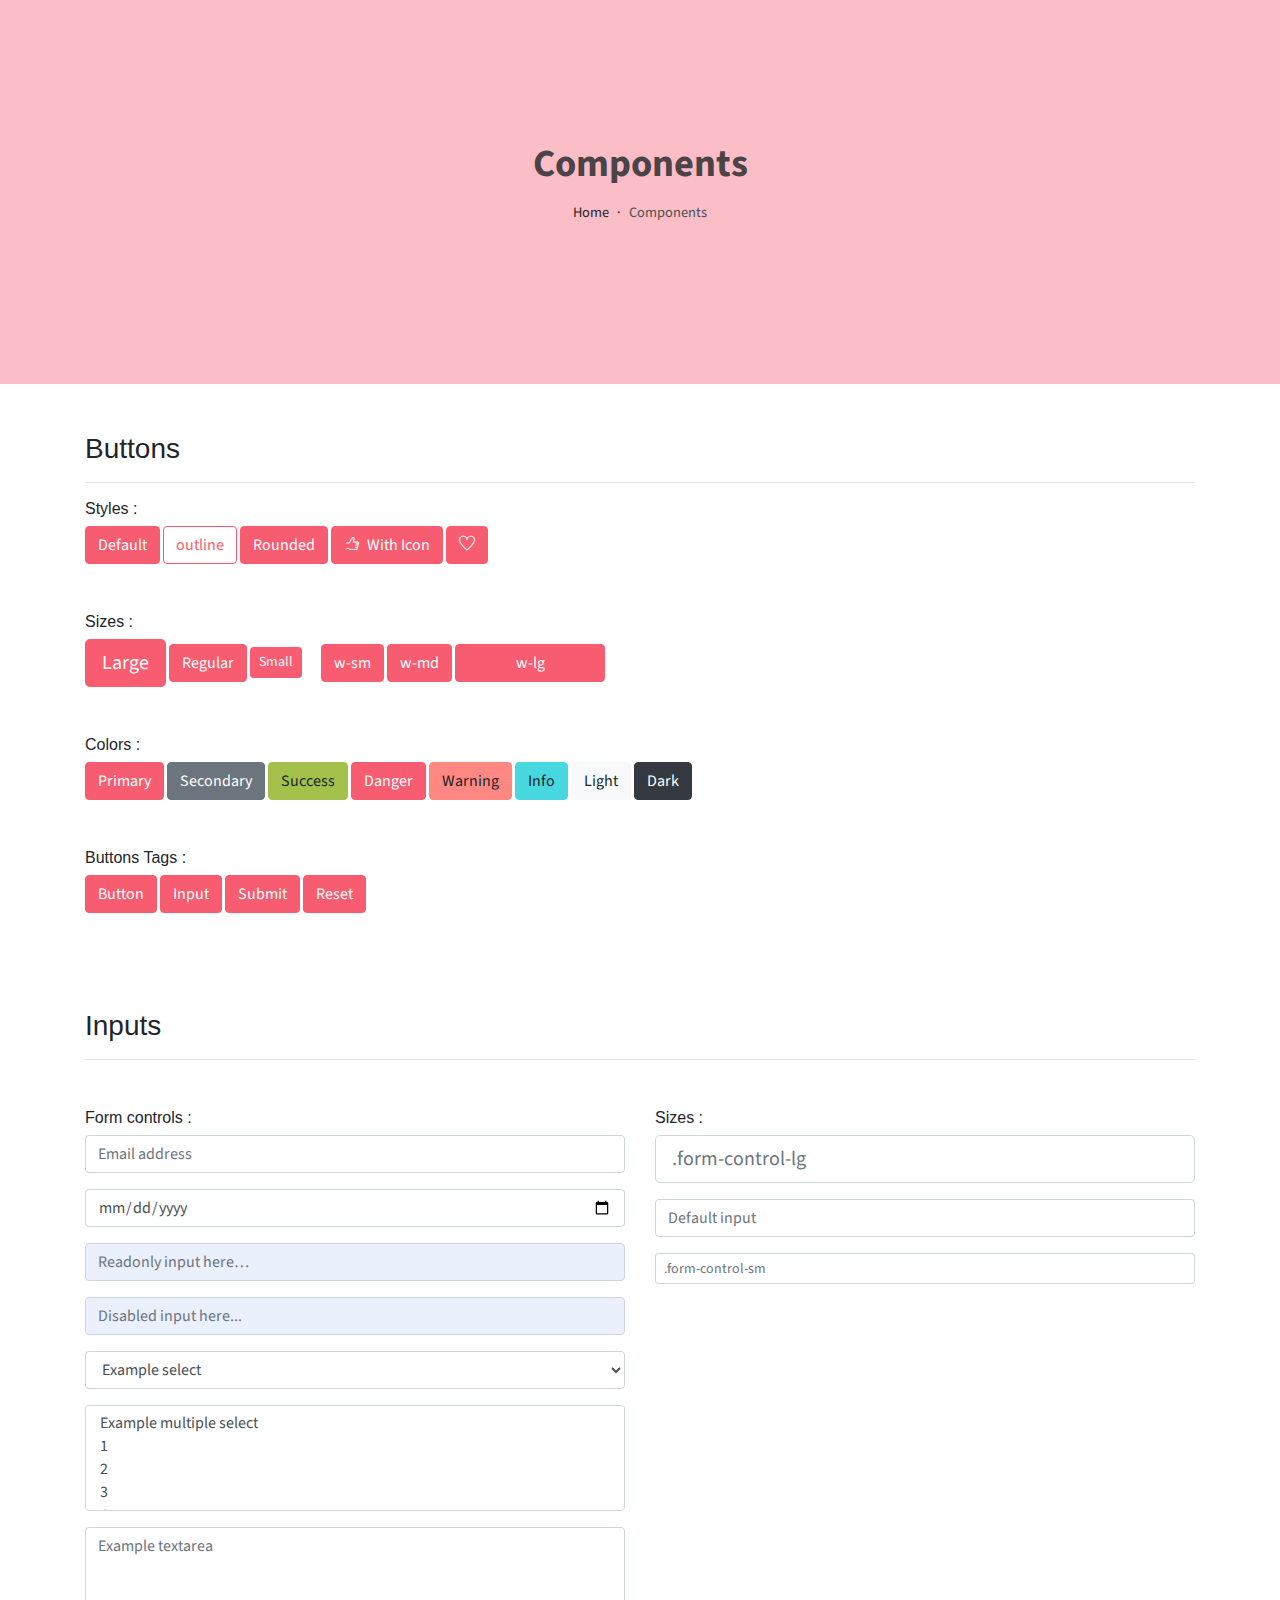
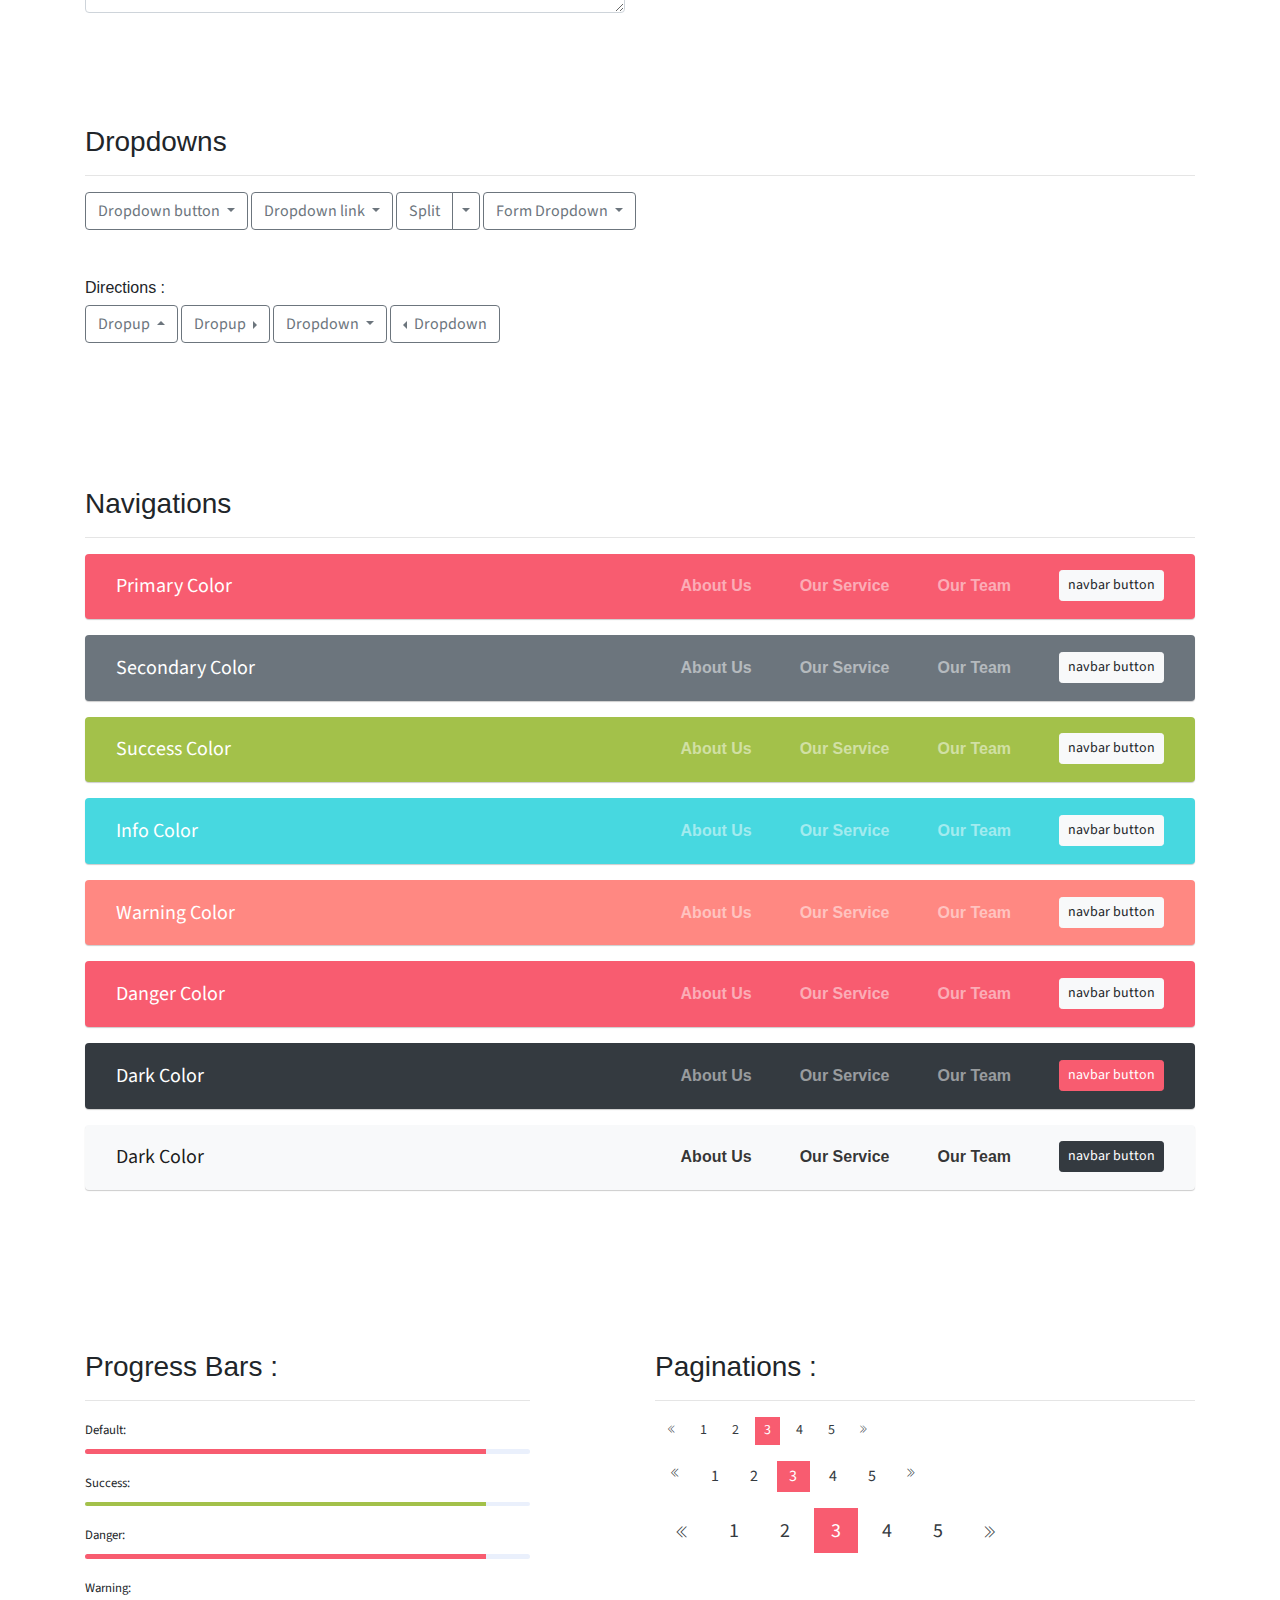
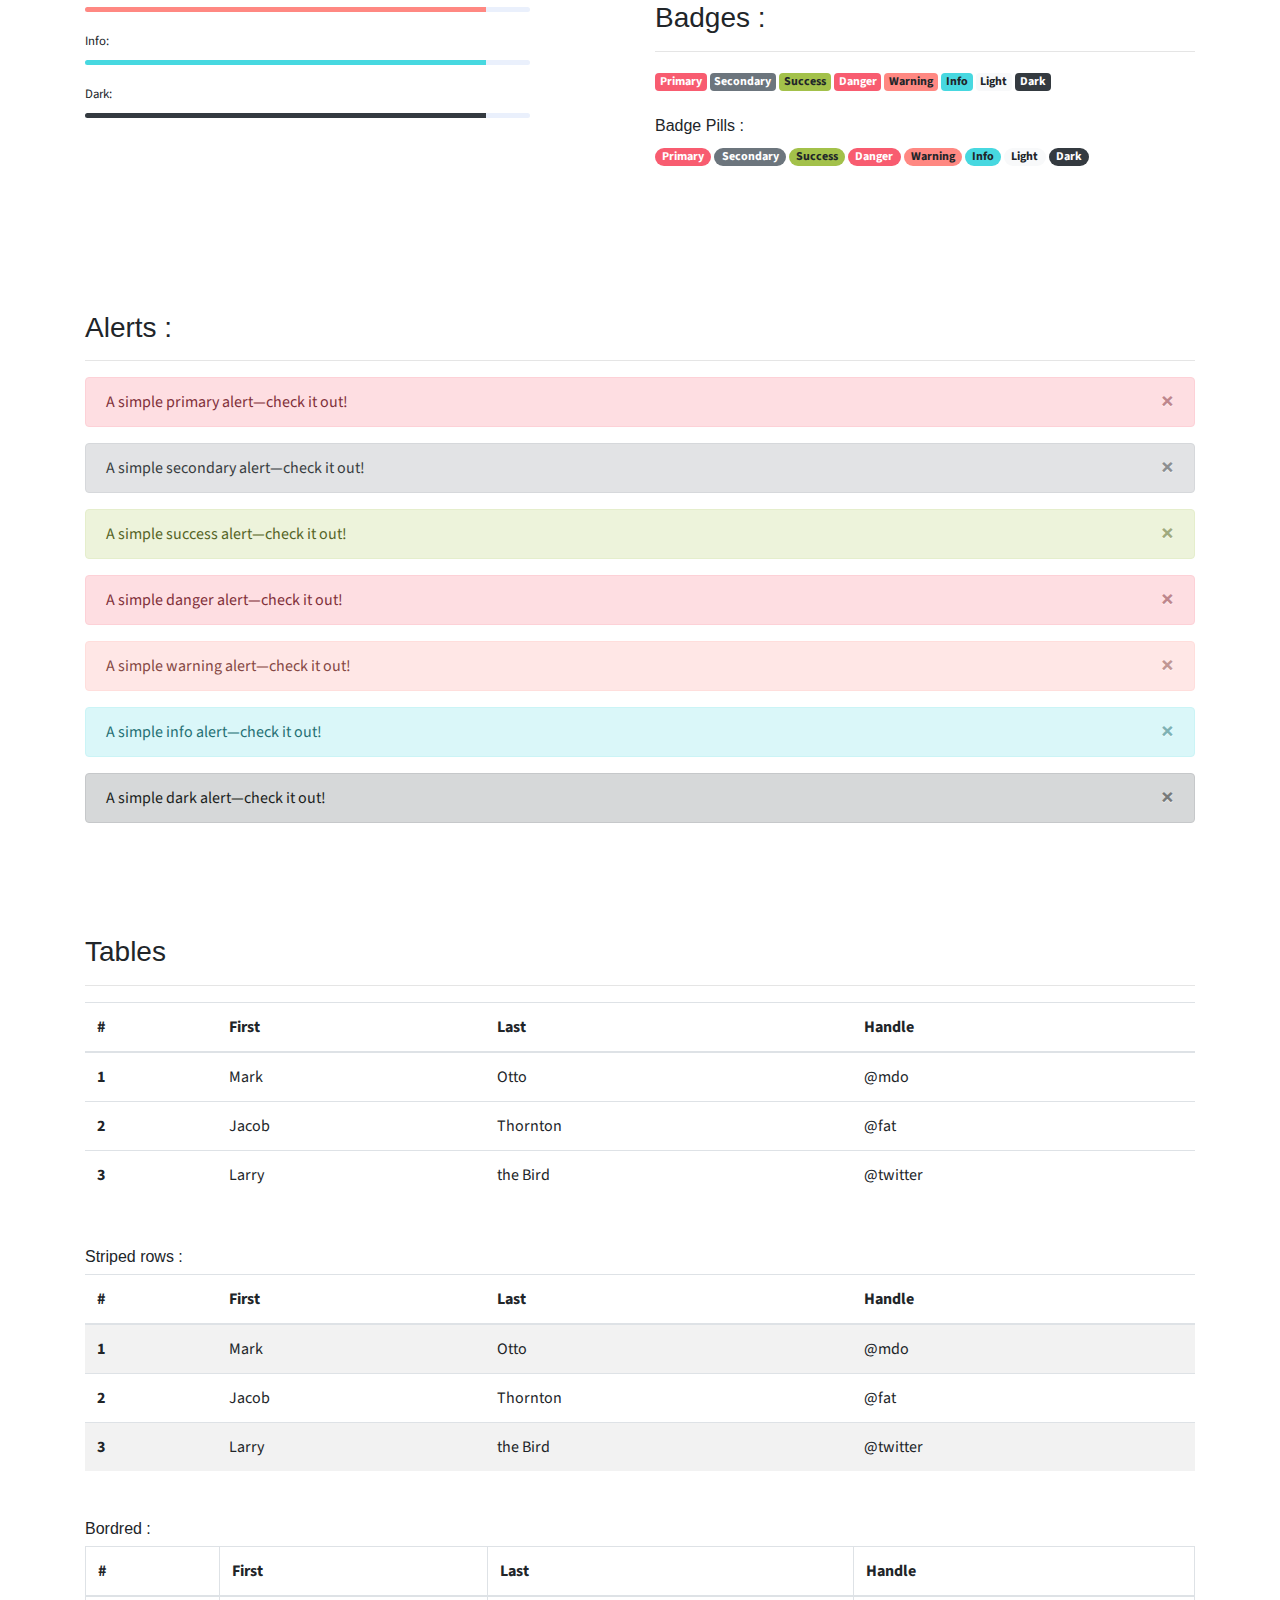
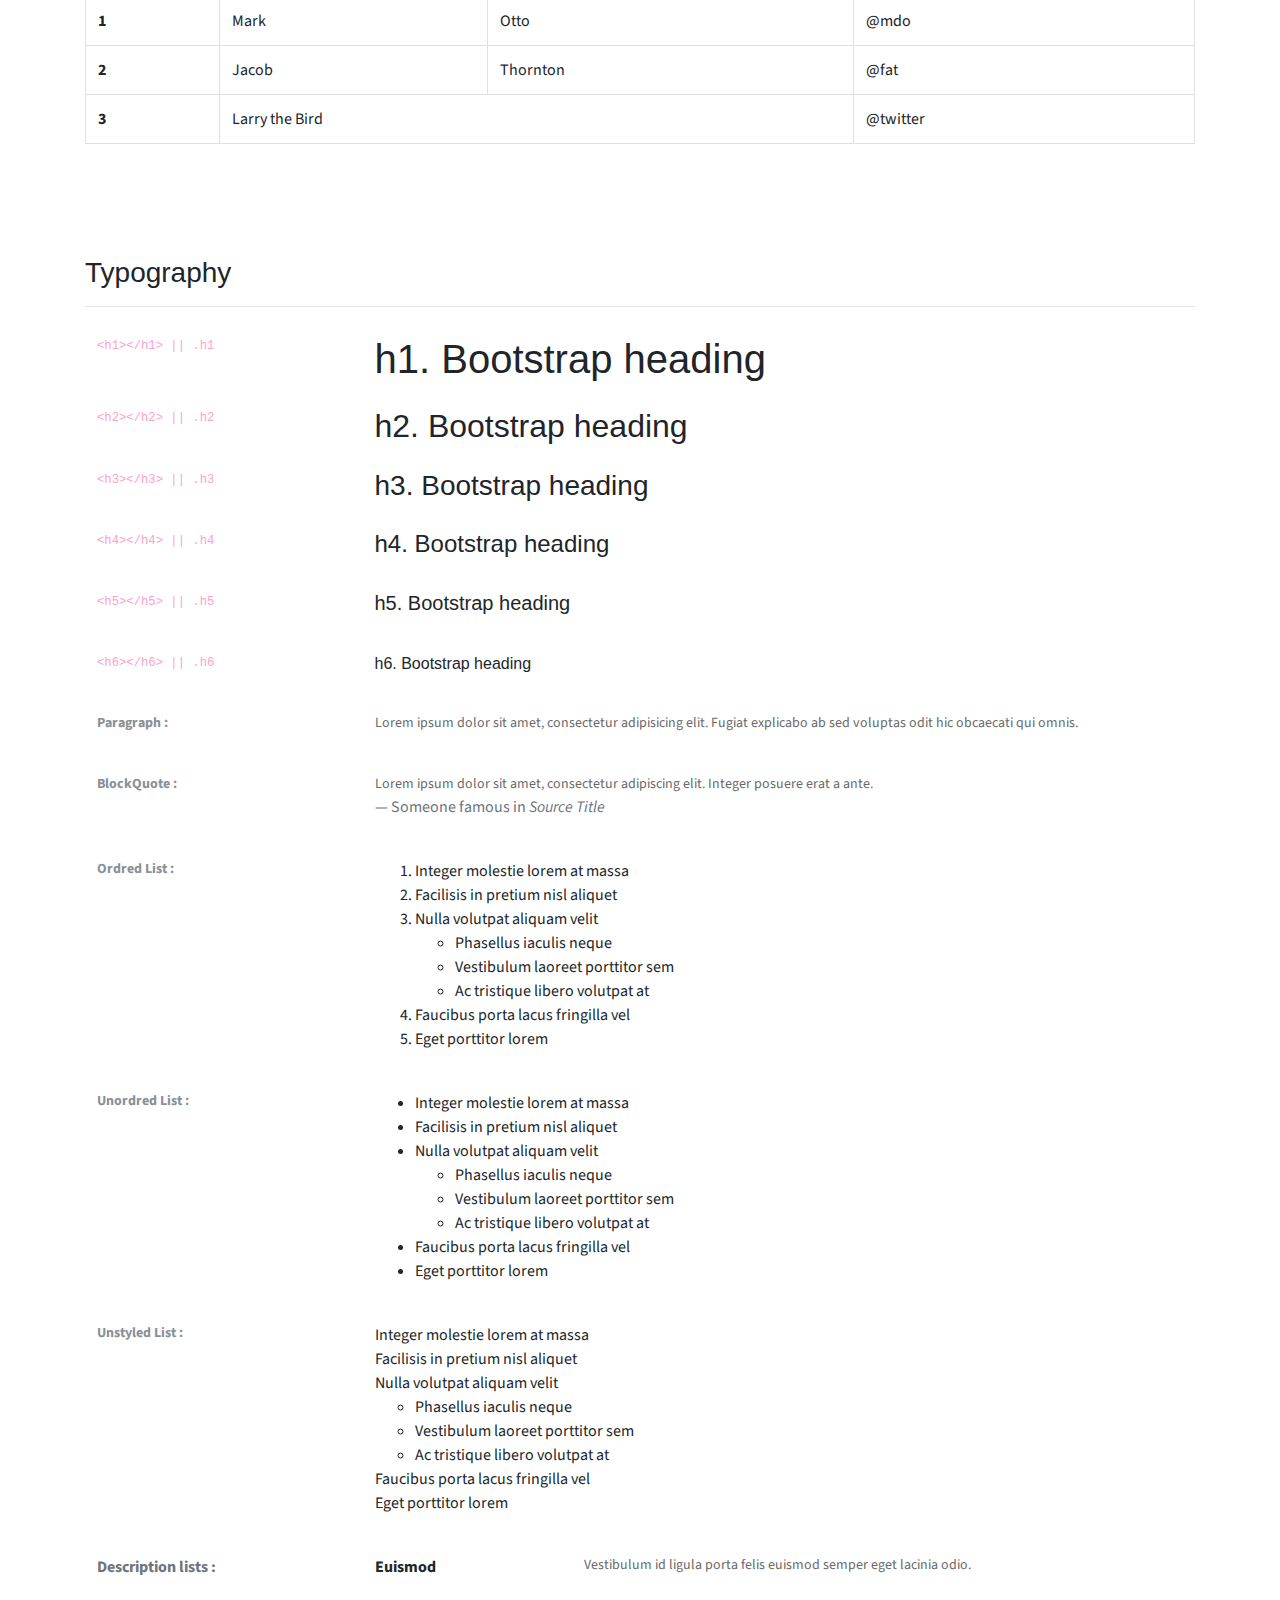
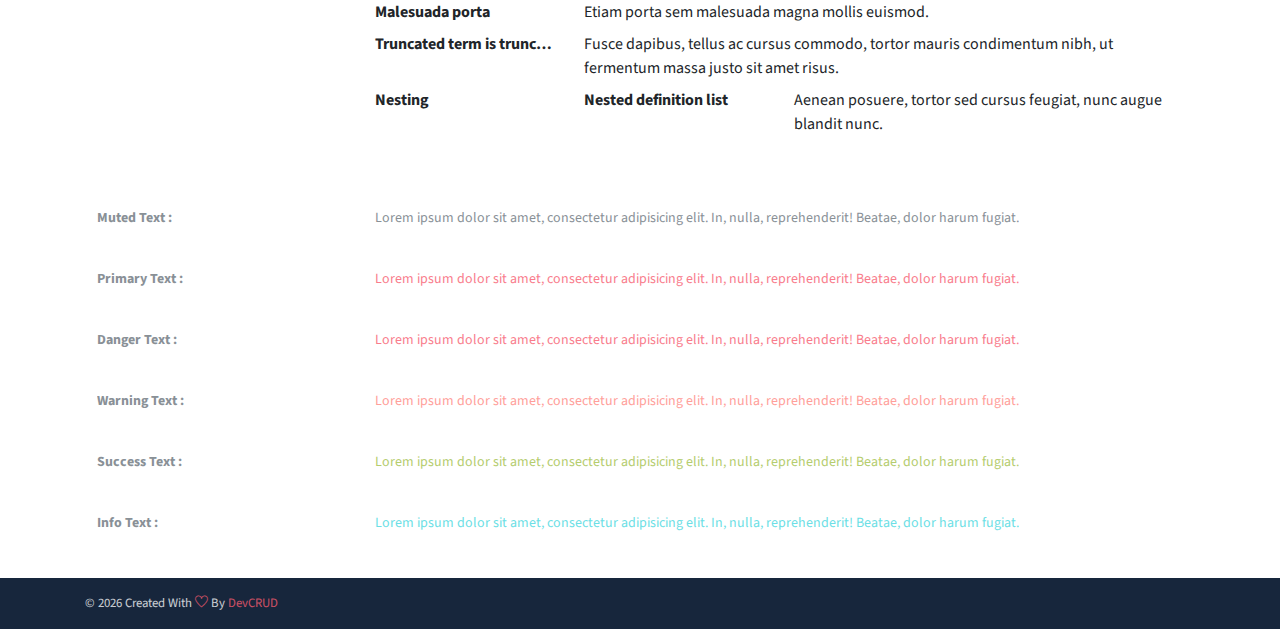
==== public_html/components.html @ cf263b22 "Nuevos enlaces" ====
<!DOCTYPE html>
<html lang="en">
<head>
   <meta charset="utf-8">
   <meta name="viewport" content="width=device-width, initial-scale=1, shrink-to-fit=no">
   <meta name="description" content="Start your development with JohnDoe landing page.">
   <meta name="author" content="Devcrud">
   <title>JohnDoe Landing page | Components</title>
   <link rel="icon" href="assets/imgs/favicon.png" type="image/png">
   <!-- font icons -->
   <link rel="stylesheet" href="assets/vendors/themify-icons/css/themify-icons.css">
   <!-- Bootstrap + Steller  -->
   <link rel="stylesheet" href="assets/css/johndoe.css">
</head>
<body>

   <!-- Page Header -->
   <header class="header header-mini"> 
      <div class="header-title">Components</div> 
      <nav aria-label="breadcrumb">
         <ol class="breadcrumb">
            <li class="breadcrumb-item"><a href="/">Home</a></li>
            <li class="breadcrumb-item active" aria-current="page">Components</li>
         </ol>
      </nav>
   </header> <!-- End Of Page Header -->

   <!-- main content -->
   <div class="container">

      <!-- Buttons -->
      <h3 class="mt-5">Buttons</h3>
      <hr>
      <h6 class="section-secondary-title">Styles :</h6>
      <button class="btn btn-primary">Default</button>
      <button class="btn btn-outline-primary">outline</button>
      <button class="btn btn-primary rounded">Rounded</button>
      <button class="btn btn-primary rounded"><i class="ti-thumb-up pr-1"></i> With Icon</button>
      <button class="btn btn-primary circle"><i class="ti-heart"></i></button>

      <h6 class="section-secondary-title mt-5">Sizes :</h6>
      <button class="btn btn-primary btn-lg">Large</button>
      <button class="btn btn-primary ">Regular</button>
      <button class="btn btn-primary btn-sm">Small</button>
      <button class="btn btn-primary w-sm ml-3">w-sm</button>
      <button class="btn btn-primary w-md">w-md</button>
      <button class="btn btn-primary w-lg">w-lg</button>

      <h6 class="section-secondary-title mt-5">Colors :</h6>          
      <button type="button" class="btn btn-primary">Primary</button>
      <button type="button" class="btn btn-secondary">Secondary</button>
      <button type="button" class="btn btn-success">Success</button>
      <button type="button" class="btn btn-danger">Danger</button>
      <button type="button" class="btn btn-warning">Warning</button>
      <button type="button" class="btn btn-info">Info</button>
      <button type="button" class="btn btn-light">Light</button>
      <button type="button" class="btn btn-dark">Dark</button>

      <h6 class="section-secondary-title mt-5">Buttons Tags :</h6>
      <button class="btn btn-primary" type="submit">Button</button>
      <input class="btn btn-primary" type="button" value="Input">
      <input class="btn btn-primary" type="submit" value="Submit">
      <input class="btn btn-primary" type="reset" value="Reset">
      
      <!-- devider -->
      <div class="py-5"></div>

      <!-- Inputs -->
      <h3>Inputs</h3>
      <hr>
      <div class="row mt-5">
         <div class="col-md-6">
            <h6 class="section-secondary-title">Form controls :</h6>        
            <div class="form-group">
               <input type="email" class="form-control" id="exampleFormControlInput1" placeholder="Email address">
            </div>
            <div class="form-group">
               <input type="date" class="form-control" id="exampleFormControlInput1" placeholder="Date">
            </div>
            <div class="form-group">
               <input class="form-control" type="text" placeholder="Readonly input here…" readonly>
            </div>
            <div class="form-group">
               <input class="form-control" id="disabledInput" type="text" placeholder="Disabled input here..." disabled>
            </div>
            <div class="form-group">
               <select class="form-control" id="exampleFormControlSelect1">
                  <option>Example select</option>
                  <option>1</option>
                  <option>2</option>
                  <option>3</option>
                  <option>4</option>
                  <option>5</option>
               </select>
            </div>
            <div class="form-group">
               <select multiple class="form-control" id="exampleFormControlSelect2">
                  <option>Example multiple select</option>
                  <option>1</option>
                  <option>2</option>
                  <option>3</option>
                  <option>4</option>
                  <option>5</option>
               </select>
            </div>
            <div class="form-group">
               <textarea class="form-control" id="exampleFormControlTextarea1" rows="3" placeholder="Example textarea"></textarea>
            </div>
         </div>
         <div class="col-md-6">
            <h6 class="section-secondary-title">Sizes :</h6>    
            <div class="form-group">
               <input class="form-control form-control-lg" type="text" placeholder=".form-control-lg">             
            </div>
            <div class="form-group">
               <input class="form-control" type="text" placeholder="Default input">
            </div>
            <div class="form-group">
               <input class="form-control form-control-sm" type="text" placeholder=".form-control-sm"> 
            </div>
         </div>
      </div> <!-- end of inputs -->   

      <!-- devider -->
      <div class="py-5"></div>             

      <!-- Dropdowns -->
      <h3 class="components-section-title font-weight-normal">Dropdowns</h3>
      <hr>
      <div class="dropdown d-inline-block">
         <button class="btn btn-outline-secondary dropdown-toggle" type="button" id="dropdownMenuButton" data-toggle="dropdown" aria-haspopup="true" aria-expanded="false">
         Dropdown button
         </button>
         <div class="dropdown-menu" aria-labelledby="dropdownMenuButton">
         <a class="dropdown-item" href="#">Action</a>
         <a class="dropdown-item" href="#">Another action</a>
         <a class="dropdown-item" href="#">Something else here</a>
         </div>
      </div>
      <div class="dropdown d-inline-block">
         <a class="btn btn-outline-secondary dropdown-toggle" href="#" role="button" id="dropdownMenuLink" data-toggle="dropdown" aria-haspopup="true" aria-expanded="false">
            Dropdown link
         </a>
         <div class="dropdown-menu" aria-labelledby="dropdownMenuLink">
            <a class="dropdown-item" href="#">Action</a>
            <a class="dropdown-item" href="#">Another action</a>
            <a class="dropdown-item" href="#">Something else here</a>
         </div>
      </div>
      <div class="btn-group">
         <button type="button" class="btn btn-outline-secondary">Split</button>
         <button type="button" class="btn btn-outline-secondary dropdown-toggle dropdown-toggle-split" data-toggle="dropdown" aria-haspopup="true" aria-expanded="false">
         <span class="sr-only">Toggle Dropdown</span>
         </button>
         <div class="dropdown-menu">
            <a class="dropdown-item" href="#">Action</a>
            <a class="dropdown-item" href="#">Another action</a>
            <a class="dropdown-item" href="#">Something else here</a>
            <div class="dropdown-divider"></div>
            <a class="dropdown-item" href="#">Separated link</a>
         </div>
      </div>
      <div class="btn-group">
         <button class="btn btn-outline-secondary dropdown-toggle" type="button" id="dropdownMenuButton" data-toggle="dropdown" aria-haspopup="true" aria-expanded="false">
            Form Dropdown
         </button>
         <div class="dropdown-menu form">
            <form class="px-4 py-3">
               <div class="form-group">
                  <input type="email" class="form-control" id="exampleDropdownFormEmail1" placeholder="email@example.com">
               </div>
               <div class="form-group">
                  <input type="password" class="form-control" id="exampleDropdownFormPassword1" placeholder="Password">
               </div>
               <div class="form-check mb-3">
                  <input type="checkbox" class="form-check-input" id="dropdownCheck">
                  <label class="form-check-label" for="dropdownCheck">
                     Remember me
                  </label>
               </div>
               <button type="submit" class="btn btn-primary btn-block">Sign in</button>
            </form>
            <div class="dropdown-divider"></div>
            <a class="dropdown-item" href="#"><small>New around here? Sign up</small></a>
            <a class="dropdown-item" href="#"><small>Forgot password?</small></a>
         </div>
      </div>       
      <h6 class="section-secondary-title mt-5">Directions :</h6>  
      <div class="btn-group dropup">
         <button type="button" class="btn btn-outline-secondary dropdown-toggle" data-toggle="dropdown" aria-haspopup="true" aria-expanded="false">
            Dropup
         </button>
         <div class="dropdown-menu">
            <a class="dropdown-item" href="#">Action</a>
            <a class="dropdown-item" href="#">Another action</a>
            <a class="dropdown-item" href="#">Something else here</a>
            <div class="dropdown-divider"></div>
            <a class="dropdown-item" href="#">Separated link</a>
         </div>
      </div>
      <div class="btn-group dropright">
         <button type="button" class="btn btn-outline-secondary dropdown-toggle" data-toggle="dropdown" aria-haspopup="true" aria-expanded="false">
            Dropup
         </button>
         <div class="dropdown-menu">
            <a class="dropdown-item" href="#">Action</a>
            <a class="dropdown-item" href="#">Another action</a>
            <a class="dropdown-item" href="#">Something else here</a>
            <div class="dropdown-divider"></div>
            <a class="dropdown-item" href="#">Separated link</a>
         </div>
      </div>
      <div class="btn-group">
         <button type="button" class="btn btn-outline-secondary dropdown-toggle" data-toggle="dropdown" aria-haspopup="true" aria-expanded="false">
            Dropdown
         </button>
         <div class="dropdown-menu">
            <a class="dropdown-item" href="#">Action</a>
            <a class="dropdown-item" href="#">Another action</a>
            <a class="dropdown-item" href="#">Something else here</a>
            <div class="dropdown-divider"></div>
            <a class="dropdown-item" href="#">Separated link</a>
         </div>
      </div>
      <div class="btn-group dropleft">
         <button type="button" class="btn btn-outline-secondary dropdown-toggle" data-toggle="dropdown" aria-haspopup="true" aria-expanded="false">
            Dropdown
         </button>
         <div class="dropdown-menu">
            <a class="dropdown-item" href="#">Action</a>
            <a class="dropdown-item" href="#">Another action</a>
            <a class="dropdown-item" href="#">Something else here</a>
            <div class="dropdown-divider"></div>
            <a class="dropdown-item" href="#">Separated link</a>
         </div>
      </div> <!-- end of Dropdowns -->  

      <!-- devider -->
      <div class="py-5"></div>   

      <!-- navbars -->
      <h3 class="components-section-title font-weight-normal mt-5">Navigations</h3>
      <hr>
      <nav class="navbar navbar-expand-sm navbar-dark bg-primary rounded shadow mb-3">
         <div class="container">
            <a class="navbar-brand" href="#">Primary Color</a>
            <button class="navbar-toggler ml-auto" type="button" data-toggle="collapse" data-target="#navbarSupportedContent" aria-controls="navbarSupportedContent" aria-expanded="false" aria-label="Toggle navigation">
            <span class="navbar-toggler-icon"></span>
            </button>
            <div class="collapse navbar-collapse" id="navbarSupportedContent">
               <ul class="navbar-nav ml-auto"> 
                  <li class="nav-item">
                     <a class="nav-link" href="#about">About Us</a>
                  </li>
                  <li class="nav-item">
                     <a class="nav-link" href="#service">Our Service</a>
                  </li>
                  <li class="nav-item">
                     <a class="nav-link" href="#team">Our Team</a>
                  </li>
                  <li class="nav-item">
                     <a href="#book-table" class="ml-4 mt-1 btn btn-light btn-sm">navbar button</a>
                  </li>
               </ul>                       
            </div>
         </div>
      </nav>
      <nav class="navbar navbar-expand-sm navbar-dark bg-secondary rounded shadow mb-3">
         <div class="container">
            <a class="navbar-brand" href="#">Secondary Color</a>
            <button class="navbar-toggler ml-auto" type="button" data-toggle="collapse" data-target="#navbarSupportedContent" aria-controls="navbarSupportedContent" aria-expanded="false" aria-label="Toggle navigation">
            <span class="navbar-toggler-icon"></span>
            </button>
            <div class="collapse navbar-collapse" id="navbarSupportedContent">
               <ul class="navbar-nav ml-auto"> 
                  <li class="nav-item">
                     <a class="nav-link" href="#about">About Us</a>
                  </li>
                  <li class="nav-item">
                     <a class="nav-link" href="#service">Our Service</a>
                  </li>
                  <li class="nav-item">
                     <a class="nav-link" href="#team">Our Team</a>
                  </li>
                  <li class="nav-item">
                     <a href="#book-table" class="ml-4 mt-1 btn btn-light btn-sm">navbar button</a>
                  </li>
               </ul>                       
            </div>
         </div>
      </nav>
      <nav class="navbar navbar-expand-sm navbar-dark bg-success rounded shadow mb-3">
         <div class="container">
            <a class="navbar-brand" href="#">Success Color</a>
            <button class="navbar-toggler ml-auto" type="button" data-toggle="collapse" data-target="#navbarSupportedContent" aria-controls="navbarSupportedContent" aria-expanded="false" aria-label="Toggle navigation">
            <span class="navbar-toggler-icon"></span>
            </button>
            <div class="collapse navbar-collapse" id="navbarSupportedContent">
               <ul class="navbar-nav ml-auto"> 
                  <li class="nav-item">
                     <a class="nav-link" href="#about">About Us</a>
                  </li>
                  <li class="nav-item">
                     <a class="nav-link" href="#service">Our Service</a>
                  </li>
                  <li class="nav-item">
                     <a class="nav-link" href="#team">Our Team</a>
                  </li>
                  <li class="nav-item">
                     <a href="#book-table" class="ml-4 mt-1 btn btn-light btn-sm">navbar button</a>
                  </li>
               </ul>                       
            </div>
         </div>
      </nav>
      <nav class="navbar navbar-expand-sm navbar-dark bg-info rounded shadow mb-3">
         <div class="container">
            <a class="navbar-brand" href="#">Info Color</a>
            <button class="navbar-toggler ml-auto" type="button" data-toggle="collapse" data-target="#navbarSupportedContent" aria-controls="navbarSupportedContent" aria-expanded="false" aria-label="Toggle navigation">
            <span class="navbar-toggler-icon"></span>
            </button>
            <div class="collapse navbar-collapse" id="navbarSupportedContent">
               <ul class="navbar-nav ml-auto"> 
                  <li class="nav-item">
                     <a class="nav-link" href="#about">About Us</a>
                  </li>
                  <li class="nav-item">
                     <a class="nav-link" href="#service">Our Service</a>
                  </li>
                  <li class="nav-item">
                     <a class="nav-link" href="#team">Our Team</a>
                  </li>
                  <li class="nav-item">
                     <a href="#book-table" class="ml-4 mt-1 btn btn-light btn-sm">navbar button</a>
                  </li>
               </ul>                       
            </div>
         </div>
      </nav>
      <nav class="navbar navbar-expand-sm navbar-dark bg-warning rounded shadow mb-3">
         <div class="container">
            <a class="navbar-brand" href="#">Warning Color</a>
            <button class="navbar-toggler ml-auto" type="button" data-toggle="collapse" data-target="#navbarSupportedContent" aria-controls="navbarSupportedContent" aria-expanded="false" aria-label="Toggle navigation">
            <span class="navbar-toggler-icon"></span>
            </button>
            <div class="collapse navbar-collapse" id="navbarSupportedContent">
               <ul class="navbar-nav ml-auto"> 
                  <li class="nav-item">
                     <a class="nav-link" href="#about">About Us</a>
                  </li>
                  <li class="nav-item">
                     <a class="nav-link" href="#service">Our Service</a>
                  </li>
                  <li class="nav-item">
                     <a class="nav-link" href="#team">Our Team</a>
                  </li>
                  <li class="nav-item">
                     <a href="#book-table" class="ml-4 mt-1 btn btn-light btn-sm">navbar button</a>
                  </li>
               </ul>                       
            </div>
         </div>
      </nav>
      <nav class="navbar navbar-expand-sm navbar-dark bg-danger rounded shadow mb-3">
         <div class="container">
            <a class="navbar-brand" href="#">Danger Color</a>
            <button class="navbar-toggler ml-auto" type="button" data-toggle="collapse" data-target="#navbarSupportedContent" aria-controls="navbarSupportedContent" aria-expanded="false" aria-label="Toggle navigation">
            <span class="navbar-toggler-icon"></span>
            </button>
            <div class="collapse navbar-collapse" id="navbarSupportedContent">
               <ul class="navbar-nav ml-auto"> 
                  <li class="nav-item">
                     <a class="nav-link" href="#about">About Us</a>
                  </li>
                  <li class="nav-item">
                     <a class="nav-link" href="#service">Our Service</a>
                  </li>
                  <li class="nav-item">
                     <a class="nav-link" href="#team">Our Team</a>
                  </li>
                  <li class="nav-item">
                     <a href="#book-table" class="ml-4 mt-1 btn btn-light btn-sm">navbar button</a>
                  </li>
               </ul>                       
            </div>
         </div>
      </nav>
      <nav class="navbar navbar-expand-sm navbar-dark bg-dark rounded shadow mb-3">
         <div class="container">
            <a class="navbar-brand" href="#">Dark Color</a>
            <button class="navbar-toggler ml-auto" type="button" data-toggle="collapse" data-target="#navbarSupportedContent" aria-controls="navbarSupportedContent" aria-expanded="false" aria-label="Toggle navigation">
            <span class="navbar-toggler-icon"></span>
            </button>
            <div class="collapse navbar-collapse" id="navbarSupportedContent">
               <ul class="navbar-nav ml-auto"> 
                  <li class="nav-item">
                     <a class="nav-link" href="#about">About Us</a>
                  </li>
                  <li class="nav-item">
                     <a class="nav-link" href="#service">Our Service</a>
                  </li>
                  <li class="nav-item">
                     <a class="nav-link" href="#team">Our Team</a>
                  </li>
                  <li class="nav-item">
                     <a href="#book-table" class="ml-4 mt-1 btn btn-primary btn-sm">navbar button</a>
                  </li>
               </ul>                       
            </div>
         </div>
      </nav>
      <nav class="navbar navbar-expand-sm navbar-light bg-light rounded shadow mb-3">
         <div class="container">
            <a class="navbar-brand" href="#">Dark Color</a>
            <button class="navbar-toggler ml-auto" type="button" data-toggle="collapse" data-target="#navbarSupportedContent" aria-controls="navbarSupportedContent" aria-expanded="false" aria-label="Toggle navigation">
            <span class="navbar-toggler-icon"></span>
            </button>
            <div class="collapse navbar-collapse" id="navbarSupportedContent">
               <ul class="navbar-nav ml-auto"> 
                  <li class="nav-item">
                     <a class="nav-link" href="#about">About Us</a>
                  </li>
                  <li class="nav-item">
                     <a class="nav-link" href="#service">Our Service</a>
                  </li>
                  <li class="nav-item">
                     <a class="nav-link" href="#team">Our Team</a>
                  </li>
                  <li class="nav-item">
                     <a href="#book-table" class="ml-4 mt-1 btn btn-dark btn-sm">navbar button</a>
                  </li>
               </ul>                       
            </div>
         </div>
      </nav>
      <!-- End of navbars -->

      <!-- devider -->
      <div class="py-5"></div>   
      
      <!-- progress bars -->
      <div class="row justify-content-between">
         <div class="col-md-5">
            <h3 class="components-section-title font-weight-normal mt-5">Progress Bars :</h3>
            <hr>
            <small>Default: </small>
            <div class="progress mt-2 mb-3">
               <div class="progress-bar" role="progressbar" style="width: 90%" aria-valuenow="25" aria-valuemin="0" aria-valuemax="100"></div>
            </div>
            <small>Success:</small>
            <div class="progress mt-2 mb-3">
               <div class="progress-bar bg-success" role="progressbar" style="width: 90%" aria-valuenow="25" aria-valuemin="0" aria-valuemax="100"></div>
            </div>
            <small>Danger:</small>
            <div class="progress mt-2 mb-3">
               <div class="progress-bar bg-danger" role="progressbar" style="width: 90%" aria-valuenow="25" aria-valuemin="0" aria-valuemax="100"></div>
            </div>
            <small>Warning:</small>
            <div class="progress mt-2 mb-3">
               <div class="progress-bar bg-warning" role="progressbar" style="width: 90%" aria-valuenow="25" aria-valuemin="0" aria-valuemax="100"></div>
            </div>
            <small>Info:</small>
            <div class="progress mt-2 mb-3">
               <div class="progress-bar bg-info" role="progressbar" style="width: 90%" aria-valuenow="25" aria-valuemin="0" aria-valuemax="100"></div>
            </div>
            <small>Dark:</small>
            <div class="progress mt-2 mb-3">
               <div class="progress-bar bg-dark" role="progressbar" style="width: 90%" aria-valuenow="25" aria-valuemin="0" aria-valuemax="100"></div>
            </div>
         </div>
         <div class="col-md-6">
            <h3 class="components-section-title font-weight-normal mt-5">Paginations :</h3>
            <hr>
            <nav aria-label="Page navigation example">
               <ul class="pagination pagination-sm">
                  <li class="page-item"><a class="page-link" href="#"><i class="ti-angle-double-left"></i></a></li>
                  <li class="page-item"><a class="page-link" href="#">1</a></li>
                  <li class="page-item"><a class="page-link" href="#">2</a></li>
                  <li class="page-item active"><a class="page-link" href="#">3</a></li>
                  <li class="page-item"><a class="page-link" href="#">4</a></li>
                  <li class="page-item"><a class="page-link" href="#">5</a></li>
                  <li class="page-item"><a class="page-link" href="#"><i class="ti-angle-double-right"></i></a></li>
               </ul>
            </nav>
            <nav aria-label="Page navigation example">
               <ul class="pagination">
               <li class="page-item"><a class="page-link" href="#"><i class="ti-angle-double-left"></i></a></li>
                  <li class="page-item"><a class="page-link" href="#">1</a></li>
                  <li class="page-item"><a class="page-link" href="#">2</a></li>
                  <li class="page-item active"><a class="page-link" href="#">3</a></li>
                  <li class="page-item"><a class="page-link" href="#">4</a></li>
                  <li class="page-item"><a class="page-link" href="#">5</a></li>
                  <li class="page-item"><a class="page-link" href="#"><i class="ti-angle-double-right"></i></a></li>
               </ul>
            </nav>
            <nav aria-label="Page navigation example">
               <ul class="pagination pagination-lg">
                  <li class="page-item"><a class="page-link" href="#"><i class="ti-angle-double-left"></i></a></li>
                  <li class="page-item"><a class="page-link" href="#">1</a></li>
                  <li class="page-item"><a class="page-link" href="#">2</a></li>
                  <li class="page-item active"><a class="page-link" href="#">3</a></li>
                  <li class="page-item"><a class="page-link" href="#">4</a></li>
                  <li class="page-item"><a class="page-link" href="#">5</a></li>
                  <li class="page-item"><a class="page-link" href="#"><i class="ti-angle-double-right"></i></a></li>
               </ul>
            </nav>

            <!-- Badges -->
            <h3 class="components-section-title font-weight-normal mt-5">Badges :</h3>
            <hr>
            <span class="badge badge-primary">Primary</span>
            <span class="badge badge-secondary">Secondary</span>
            <span class="badge badge-success">Success</span>
            <span class="badge badge-danger">Danger</span>
            <span class="badge badge-warning">Warning</span>
            <span class="badge badge-info">Info</span>
            <span class="badge badge-light">Light</span>
            <span class="badge badge-dark">Dark</span>
            <h6 class="section-secondary-title mt-4 mb-2">Badge Pills :</h6>
            <span class="badge badge-pill badge-primary">Primary</span>
            <span class="badge badge-pill badge-secondary">Secondary</span>
            <span class="badge badge-pill badge-success">Success</span>
            <span class="badge badge-pill badge-danger">Danger</span>
            <span class="badge badge-pill badge-warning">Warning</span>
            <span class="badge badge-pill badge-info">Info</span>
            <span class="badge badge-pill badge-light">Light</span>
            <span class="badge badge-pill badge-dark">Dark</span>
         </div>
      </div> <!-- End of Progress bars -->

      <!-- devider -->
      <div class="py-5"></div>  

      <!-- Alerts -->
      <h3 class="components-section-title font-weight-normal mt-5">Alerts :</h3>
      <hr>
      <div class="alert alert-primary alert-dismissible fade show" role="alert">
         A simple primary alert—check it out!
         <button type="button" class="close" data-dismiss="alert" aria-label="Close">
            <span aria-hidden="true">&times;</span>
         </button>
      </div>
      <div class="alert alert-secondary alert-dismissible fade show" role="alert">
         A simple secondary alert—check it out!
         <button type="button" class="close" data-dismiss="alert" aria-label="Close">
            <span aria-hidden="true">&times;</span>
         </button>
      </div>
      <div class="alert alert-success alert-dismissible fade show" role="alert">
         A simple success alert—check it out!
         <button type="button" class="close" data-dismiss="alert" aria-label="Close">
            <span aria-hidden="true">&times;</span>
         </button>
      </div>
      <div class="alert alert-danger alert-dismissible fade show" role="alert">
         A simple danger alert—check it out!
         <button type="button" class="close" data-dismiss="alert" aria-label="Close">
            <span aria-hidden="true">&times;</span>
         </button>
      </div>
      <div class="alert alert-warning alert-dismissible fade show" role="alert">
         A simple warning alert—check it out!
         <button type="button" class="close" data-dismiss="alert" aria-label="Close">
            <span aria-hidden="true">&times;</span>
         </button>
      </div>
      <div class="alert alert-info alert-dismissible fade show" role="alert">
         A simple info alert—check it out!
         <button type="button" class="close" data-dismiss="alert" aria-label="Close">
            <span aria-hidden="true">&times;</span>
         </button>
      </div>
      <div class="alert alert-dark alert-dismissible fade show" role="alert">
         A simple dark alert—check it out!
         <button type="button" class="close" data-dismiss="alert" aria-label="Close">
            <span aria-hidden="true">&times;</span>
         </button>
      </div>
      <!-- end of alerts -->

      <!-- devider -->
      <div class="py-5"></div> 
   
      <!-- tables -->
      <h3 class="components-section-title">Tables</h3>
      <hr>
      <table class="table">
         <thead>
            <tr>
               <th scope="col">#</th>
               <th scope="col">First</th>
               <th scope="col">Last</th>
               <th scope="col">Handle</th>
            </tr>
         </thead>
         <tbody>
            <tr>
               <th scope="row">1</th>
               <td>Mark</td>
               <td>Otto</td>
               <td>@mdo</td>
            </tr>
            <tr>
               <th scope="row">2</th>
               <td>Jacob</td>
               <td>Thornton</td>
               <td>@fat</td>
            </tr>
            <tr>
               <th scope="row">3</th>
               <td>Larry</td>
               <td>the Bird</td>
               <td>@twitter</td>
            </tr>
         </tbody>
      </table>

      <h6 class="section-secondary-title mt-5">Striped rows :</h6>
      <table class="table table-striped">
         <thead>
            <tr>
               <th scope="col">#</th>
               <th scope="col">First</th>
               <th scope="col">Last</th>
               <th scope="col">Handle</th>
            </tr>
         </thead>
         <tbody>
            <tr>
               <th scope="row">1</th>
               <td>Mark</td>
               <td>Otto</td>
               <td>@mdo</td>
            </tr>
            <tr>
               <th scope="row">2</th>
               <td>Jacob</td>
               <td>Thornton</td>
               <td>@fat</td>
            </tr>
            <tr>
               <th scope="row">3</th>
               <td>Larry</td>
               <td>the Bird</td>
               <td>@twitter</td>
            </tr>
         </tbody>
      </table>

      <h6 class="section-secondary-title mt-5">Bordred :</h6>
      <table class="table table-bordered">
         <thead>
            <tr>
               <th scope="col">#</th>
               <th scope="col">First</th>
               <th scope="col">Last</th>
               <th scope="col">Handle</th>
            </tr>
         </thead>
         <tbody>
            <tr>
               <th scope="row">1</th>
               <td>Mark</td>
               <td>Otto</td>
               <td>@mdo</td>
            </tr>
            <tr>
               <th scope="row">2</th>
               <td>Jacob</td>
               <td>Thornton</td>
               <td>@fat</td>
            </tr>
            <tr>
               <th scope="row">3</th>
               <td colspan="2">Larry the Bird</td>
               <td>@twitter</td>
            </tr>
         </tbody>
      </table>
      <!-- end of tables -->

      <!-- devider -->
      <div class="py-5"></div> 

      <!-- typography -->
      <h3 class="components-section-title">Typography</h3>
      <hr>
     
      <table class="table table-borderless v-align-center">
         <tbody>
            <tr>
               <td>
                  <p><code class="highlighter-rouge">&lt;h1&gt;&lt;/h1&gt; || .h1</code></p>
               </td>
               <td class="w-75"><span class="h1">h1. Bootstrap heading</span></td>
            </tr>
            <tr>
               <td>
                  <p><code class="highlighter-rouge">&lt;h2&gt;&lt;/h2&gt; || .h2</code></p>
               </td>
               <td><span class="h2">h2. Bootstrap heading</span></td>
            </tr>
            <tr>
               <td>
                  <p><code class="highlighter-rouge">&lt;h3&gt;&lt;/h3&gt; || .h3</code></p>
               </td>
               <td><span class="h3">h3. Bootstrap heading</span></td>
            </tr>
            <tr>
               <td>
                  <p><code class="highlighter-rouge">&lt;h4&gt;&lt;/h4&gt; || .h4</code></p>
               </td>
               <td><span class="h4">h4. Bootstrap heading</span></td>
            </tr>
            <tr>
               <td>
                  <p><code class="highlighter-rouge">&lt;h5&gt;&lt;/h5&gt; || .h5</code></p>
               </td>
               <td><span class="h5">h5. Bootstrap heading</span></td>
            </tr>
            <tr>
               <td>
                  <p><code class="highlighter-rouge">&lt;h6&gt;&lt;/h6&gt; || .h6</code></p>
               </td>
               <td><span class="h6">h6. Bootstrap heading</span></td>
            </tr>
            <tr>
               <td>
                  <p class="font-weight-bold text-muted">Paragraph :</p>
               </td>
               <td><p>Lorem ipsum dolor sit amet, consectetur adipisicing elit. Fugiat explicabo ab sed voluptas odit hic obcaecati qui omnis.</p></td>
            </tr>
            <tr>
               <td>
                  <p class="font-weight-bold text-muted">BlockQuote :</p>
               </td>
               <td>
                  <blockquote class="blockquote">
                     <p class="mb-0">Lorem ipsum dolor sit amet, consectetur adipiscing elit. Integer posuere erat a ante.</p>
                     <footer class="blockquote-footer">Someone famous in <cite title="Source Title">Source Title</cite></footer>
                  </blockquote>
               </td>
            </tr>

            
            <tr>
               <td><p class="font-weight-bold text-muted">Ordred List :</p></td>
               <td>
                  <ol>
                     <li>Integer molestie lorem at massa</li>
                     <li>Facilisis in pretium nisl aliquet</li>
                     <li>Nulla volutpat aliquam velit
                        <ul>
                           <li>Phasellus iaculis neque</li>
                           <li>Vestibulum laoreet porttitor sem</li>
                           <li>Ac tristique libero volutpat at</li>
                        </ul>
                     </li>
                     <li>Faucibus porta lacus fringilla vel</li>
                     <li>Eget porttitor lorem</li>
                  </ol>
               </td>
            </tr>
            <tr>
               <td><p class="font-weight-bold text-muted">Unordred List :</p></td>
               <td>
                  <ul >
                     <li>Integer molestie lorem at massa</li>
                     <li>Facilisis in pretium nisl aliquet</li>
                     <li>Nulla volutpat aliquam velit
                        <ul>
                           <li>Phasellus iaculis neque</li>
                           <li>Vestibulum laoreet porttitor sem</li>
                           <li>Ac tristique libero volutpat at</li>
                        </ul>
                     </li>
                     <li>Faucibus porta lacus fringilla vel</li>
                     <li>Eget porttitor lorem</li>
                  </ul>
               </td>
            </tr>
            <tr>
               <td><p class="font-weight-bold text-muted">Unstyled List :</p></td>
               <td>
                  <ul class="list-unstyled">
                     <li>Integer molestie lorem at massa</li>
                     <li>Facilisis in pretium nisl aliquet</li>
                     <li>Nulla volutpat aliquam velit
                        <ul>
                           <li>Phasellus iaculis neque</li>
                           <li>Vestibulum laoreet porttitor sem</li>
                           <li>Ac tristique libero volutpat at</li>
                        </ul>
                     </li>
                     <li>Faucibus porta lacus fringilla vel</li>
                     <li>Eget porttitor lorem</li>
                  </ul>
               </td>
            </tr>
            <tr>
               <td class="font-weight-bold text-muted">Description lists : </td>
               <td>
                  <dl class="row">
                     <dt class="col-sm-3">Euismod</dt>
                     <dd class="col-sm-9">
                        <p>Vestibulum id ligula porta felis euismod semper eget lacinia odio.</p>
                     </dd>

                     <dt class="col-sm-3">Malesuada porta</dt>
                     <dd class="col-sm-9">Etiam porta sem malesuada magna mollis euismod.</dd>

                     <dt class="col-sm-3 text-truncate">Truncated term is truncated</dt>
                     <dd class="col-sm-9">Fusce dapibus, tellus ac cursus commodo, tortor mauris condimentum nibh, ut fermentum massa justo sit amet risus.</dd>

                     <dt class="col-sm-3">Nesting</dt>
                     <dd class="col-sm-9">
                        <dl class="row">
                           <dt class="col-sm-4">Nested definition list</dt>
                           <dd class="col-sm-8">Aenean posuere, tortor sed cursus feugiat, nunc augue blandit nunc.</dd>
                        </dl>
                     </dd>
                  </dl>
               </td>
            </tr>
            <tr>
               <td>
                  <p class="font-weight-bold text-muted">Muted Text :</p>
               </td>
               <td>
                  <p class="text-muted">Lorem ipsum dolor sit amet, consectetur adipisicing elit. In, nulla, reprehenderit! Beatae, dolor harum fugiat.</p>
               </td>
            </tr>
            <tr>
               <td>
                  <p class="font-weight-bold text-muted">Primary Text :</p>
               </td>
               <td>
                  <p class="text-primary">Lorem ipsum dolor sit amet, consectetur adipisicing elit. In, nulla, reprehenderit! Beatae, dolor harum fugiat.</p>
               </td>
            </tr>
            <tr>
               <td>
                  <p class="font-weight-bold text-muted">Danger Text :</p>
               </td>
               <td>
                  <p class="text-danger">Lorem ipsum dolor sit amet, consectetur adipisicing elit. In, nulla, reprehenderit! Beatae, dolor harum fugiat.</p>
               </td>
            </tr>
            <tr>
               <td>
                  <p class="font-weight-bold text-muted">Warning Text :</p>
               </td>
               <td>
                  <p class="text-warning">Lorem ipsum dolor sit amet, consectetur adipisicing elit. In, nulla, reprehenderit! Beatae, dolor harum fugiat.</p>
               </td>
            </tr>
            <tr>
               <td>
                  <p class="font-weight-bold text-muted">Success Text :</p>
               </td>
               <td>
                  <p class="text-success">Lorem ipsum dolor sit amet, consectetur adipisicing elit. In, nulla, reprehenderit! Beatae, dolor harum fugiat.</p>
               </td>
            </tr>
            <tr>
               <td>
                  <p class="font-weight-bold text-muted">Info Text :</p>
               </td>
               <td>
                  <p class="text-info">Lorem ipsum dolor sit amet, consectetur adipisicing elit. In, nulla, reprehenderit! Beatae, dolor harum fugiat.</p>
               </td>
            </tr>
         </tbody>
      </table>
   </div>
   <!-- end of typography -->

   <!-- Page Footer -->
   <footer class="footer py-3">
        <div class="container">
            <p class="small mb-0 text-light">
                &copy; <script>document.write(new Date().getFullYear())</script> Created With <i class="ti-heart text-danger"></i> By <a href="http://devcrud.com" target="_blank"><span class="text-danger" title="Bootstrap 4 Themes and Dashboards">DevCRUD</span></a> 
            </p>
        </div>
    </footer>
   <!-- End of Page Footer -->  
   
   <!-- core  -->
   <script src="assets/vendors/jquery/jquery-3.4.1.js"></script>
   <script src="assets/vendors/bootstrap/bootstrap.bundle.js"></script>

</body>
</html>
---- public_html/assets/vendors/themify-icons/css/themify-icons.css ----
@font-face {
	font-family: 'themify';
	src:url("../fonts/themify.eot?-fvbane");
	src:url("../fonts/themify.eot?#iefix-fvbane") format("embedded-opentype"),
		url("../fonts/themify.woff?-fvbane") format("woff"),
		url("../fonts/themify.ttf?-fvbane") format("truetype"),
		url("../fonts/themify.svg?-fvbane#themify") format("svg");
	font-weight: normal;
	font-style: normal;
}

[class^="ti-"], [class*=" ti-"] {
	font-family: 'themify';
	speak: none;
	font-style: normal;
	font-weight: normal;
	font-variant: normal;
	text-transform: none;
	line-height: 1;

	/* Better Font Rendering =========== */
	-webkit-font-smoothing: antialiased;
	-moz-osx-font-smoothing: grayscale;
}

.ti-wand:before {
	content: "\e600";
}
.ti-volume:before {
	content: "\e601";
}
.ti-user:before {
	content: "\e602";
}
.ti-unlock:before {
	content: "\e603";
}
.ti-unlink:before {
	content: "\e604";
}
.ti-trash:before {
	content: "\e605";
}
.ti-thought:before {
	content: "\e606";
}
.ti-target:before {
	content: "\e607";
}
.ti-tag:before {
	content: "\e608";
}
.ti-tablet:before {
	content: "\e609";
}
.ti-star:before {
	content: "\e60a";
}
.ti-spray:before {
	content: "\e60b";
}
.ti-signal:before {
	content: "\e60c";
}
.ti-shopping-cart:before {
	content: "\e60d";
}
.ti-shopping-cart-full:before {
	content: "\e60e";
}
.ti-settings:before {
	content: "\e60f";
}
.ti-search:before {
	content: "\e610";
}
.ti-zoom-in:before {
	content: "\e611";
}
.ti-zoom-out:before {
	content: "\e612";
}
.ti-cut:before {
	content: "\e613";
}
.ti-ruler:before {
	content: "\e614";
}
.ti-ruler-pencil:before {
	content: "\e615";
}
.ti-ruler-alt:before {
	content: "\e616";
}
.ti-bookmark:before {
	content: "\e617";
}
.ti-bookmark-alt:before {
	content: "\e618";
}
.ti-reload:before {
	content: "\e619";
}
.ti-plus:before {
	content: "\e61a";
}
.ti-pin:before {
	content: "\e61b";
}
.ti-pencil:before {
	content: "\e61c";
}
.ti-pencil-alt:before {
	content: "\e61d";
}
.ti-paint-roller:before {
	content: "\e61e";
}
.ti-paint-bucket:before {
	content: "\e61f";
}
.ti-na:before {
	content: "\e620";
}
.ti-mobile:before {
	content: "\e621";
}
.ti-minus:before {
	content: "\e622";
}
.ti-medall:before {
	content: "\e623";
}
.ti-medall-alt:before {
	content: "\e624";
}
.ti-marker:before {
	content: "\e625";
}
.ti-marker-alt:before {
	content: "\e626";
}
.ti-arrow-up:before {
	content: "\e627";
}
.ti-arrow-right:before {
	content: "\e628";
}
.ti-arrow-left:before {
	content: "\e629";
}
.ti-arrow-down:before {
	content: "\e62a";
}
.ti-lock:before {
	content: "\e62b";
}
.ti-location-arrow:before {
	content: "\e62c";
}
.ti-link:before {
	content: "\e62d";
}
.ti-layout:before {
	content: "\e62e";
}
.ti-layers:before {
	content: "\e62f";
}
.ti-layers-alt:before {
	content: "\e630";
}
.ti-key:before {
	content: "\e631";
}
.ti-import:before {
	content: "\e632";
}
.ti-image:before {
	content: "\e633";
}
.ti-heart:before {
	content: "\e634";
}
.ti-heart-broken:before {
	content: "\e635";
}
.ti-hand-stop:before {
	content: "\e636";
}
.ti-hand-open:before {
	content: "\e637";
}
.ti-hand-drag:before {
	content: "\e638";
}
.ti-folder:before {
	content: "\e639";
}
.ti-flag:before {
	content: "\e63a";
}
.ti-flag-alt:before {
	content: "\e63b";
}
.ti-flag-alt-2:before {
	content: "\e63c";
}
.ti-eye:before {
	content: "\e63d";
}
.ti-export:before {
	content: "\e63e";
}
.ti-exchange-vertical:before {
	content: "\e63f";
}
.ti-desktop:before {
	content: "\e640";
}
.ti-cup:before {
	content: "\e641";
}
.ti-crown:before {
	content: "\e642";
}
.ti-comments:before {
	content: "\e643";
}
.ti-comment:before {
	content: "\e644";
}
.ti-comment-alt:before {
	content: "\e645";
}
.ti-close:before {
	content: "\e646";
}
.ti-clip:before {
	content: "\e647";
}
.ti-angle-up:before {
	content: "\e648";
}
.ti-angle-right:before {
	content: "\e649";
}
.ti-angle-left:before {
	content: "\e64a";
}
.ti-angle-down:before {
	content: "\e64b";
}
.ti-check:before {
	content: "\e64c";
}
.ti-check-box:before {
	content: "\e64d";
}
.ti-camera:before {
	content: "\e64e";
}
.ti-announcement:before {
	content: "\e64f";
}
.ti-brush:before {
	content: "\e650";
}
.ti-briefcase:before {
	content: "\e651";
}
.ti-bolt:before {
	content: "\e652";
}
.ti-bolt-alt:before {
	content: "\e653";
}
.ti-blackboard:before {
	content: "\e654";
}
.ti-bag:before {
	content: "\e655";
}
.ti-move:before {
	content: "\e656";
}
.ti-arrows-vertical:before {
	content: "\e657";
}
.ti-arrows-horizontal:before {
	content: "\e658";
}
.ti-fullscreen:before {
	content: "\e659";
}
.ti-arrow-top-right:before {
	content: "\e65a";
}
.ti-arrow-top-left:before {
	content: "\e65b";
}
.ti-arrow-circle-up:before {
	content: "\e65c";
}
.ti-arrow-circle-right:before {
	content: "\e65d";
}
.ti-arrow-circle-left:before {
	content: "\e65e";
}
.ti-arrow-circle-down:before {
	content: "\e65f";
}
.ti-angle-double-up:before {
	content: "\e660";
}
.ti-angle-double-right:before {
	content: "\e661";
}
.ti-angle-double-left:before {
	content: "\e662";
}
.ti-angle-double-down:before {
	content: "\e663";
}
.ti-zip:before {
	content: "\e664";
}
.ti-world:before {
	content: "\e665";
}
.ti-wheelchair:before {
	content: "\e666";
}
.ti-view-list:before {
	content: "\e667";
}
.ti-view-list-alt:before {
	content: "\e668";
}
.ti-view-grid:before {
	content: "\e669";
}
.ti-uppercase:before {
	content: "\e66a";
}
.ti-upload:before {
	content: "\e66b";
}
.ti-underline:before {
	content: "\e66c";
}
.ti-truck:before {
	content: "\e66d";
}
.ti-timer:before {
	content: "\e66e";
}
.ti-ticket:before {
	content: "\e66f";
}
.ti-thumb-up:before {
	content: "\e670";
}
.ti-thumb-down:before {
	content: "\e671";
}
.ti-text:before {
	content: "\e672";
}
.ti-stats-up:before {
	content: "\e673";
}
.ti-stats-down:before {
	content: "\e674";
}
.ti-split-v:before {
	content: "\e675";
}
.ti-split-h:before {
	content: "\e676";
}
.ti-smallcap:before {
	content: "\e677";
}
.ti-shine:before {
	content: "\e678";
}
.ti-shift-right:before {
	content: "\e679";
}
.ti-shift-left:before {
	content: "\e67a";
}
.ti-shield:before {
	content: "\e67b";
}
.ti-notepad:before {
	content: "\e67c";
}
.ti-server:before {
	content: "\e67d";
}
.ti-quote-right:before {
	content: "\e67e";
}
.ti-quote-left:before {
	content: "\e67f";
}
.ti-pulse:before {
	content: "\e680";
}
.ti-printer:before {
	content: "\e681";
}
.ti-power-off:before {
	content: "\e682";
}
.ti-plug:before {
	content: "\e683";
}
.ti-pie-chart:before {
	content: "\e684";
}
.ti-paragraph:before {
	content: "\e685";
}
.ti-panel:before {
	content: "\e686";
}
.ti-package:before {
	content: "\e687";
}
.ti-music:before {
	content: "\e688";
}
.ti-music-alt:before {
	content: "\e689";
}
.ti-mouse:before {
	content: "\e68a";
}
.ti-mouse-alt:before {
	content: "\e68b";
}
.ti-money:before {
	content: "\e68c";
}
.ti-microphone:before {
	content: "\e68d";
}
.ti-menu:before {
	content: "\e68e";
}
.ti-menu-alt:before {
	content: "\e68f";
}
.ti-map:before {
	content: "\e690";
}
.ti-map-alt:before {
	content: "\e691";
}
.ti-loop:before {
	content: "\e692";
}
.ti-location-pin:before {
	content: "\e693";
}
.ti-list:before {
	content: "\e694";
}
.ti-light-bulb:before {
	content: "\e695";
}
.ti-Italic:before {
	content: "\e696";
}
.ti-info:before {
	content: "\e697";
}
.ti-infinite:before {
	content: "\e698";
}
.ti-id-badge:before {
	content: "\e699";
}
.ti-hummer:before {
	content: "\e69a";
}
.ti-home:before {
	content: "\e69b";
}
.ti-help:before {
	content: "\e69c";
}
.ti-headphone:before {
	content: "\e69d";
}
.ti-harddrives:before {
	content: "\e69e";
}
.ti-harddrive:before {
	content: "\e69f";
}
.ti-gift:before {
	content: "\e6a0";
}
.ti-game:before {
	content: "\e6a1";
}
.ti-filter:before {
	content: "\e6a2";
}
.ti-files:before {
	content: "\e6a3";
}
.ti-file:before {
	content: "\e6a4";
}
.ti-eraser:before {
	content: "\e6a5";
}
.ti-envelope:before {
	content: "\e6a6";
}
.ti-download:before {
	content: "\e6a7";
}
.ti-direction:before {
	content: "\e6a8";
}
.ti-direction-alt:before {
	content: "\e6a9";
}
.ti-dashboard:before {
	content: "\e6aa";
}
.ti-control-stop:before {
	content: "\e6ab";
}
.ti-control-shuffle:before {
	content: "\e6ac";
}
.ti-control-play:before {
	content: "\e6ad";
}
.ti-control-pause:before {
	content: "\e6ae";
}
.ti-control-forward:before {
	content: "\e6af";
}
.ti-control-backward:before {
	content: "\e6b0";
}
.ti-cloud:before {
	content: "\e6b1";
}
.ti-cloud-up:before {
	content: "\e6b2";
}
.ti-cloud-down:before {
	content: "\e6b3";
}
.ti-clipboard:before {
	content: "\e6b4";
}
.ti-car:before {
	content: "\e6b5";
}
.ti-calendar:before {
	content: "\e6b6";
}
.ti-book:before {
	content: "\e6b7";
}
.ti-bell:before {
	content: "\e6b8";
}
.ti-basketball:before {
	content: "\e6b9";
}
.ti-bar-chart:before {
	content: "\e6ba";
}
.ti-bar-chart-alt:before {
	content: "\e6bb";
}
.ti-back-right:before {
	content: "\e6bc";
}
.ti-back-left:before {
	content: "\e6bd";
}
.ti-arrows-corner:before {
	content: "\e6be";
}
.ti-archive:before {
	content: "\e6bf";
}
.ti-anchor:before {
	content: "\e6c0";
}
.ti-align-right:before {
	content: "\e6c1";
}
.ti-align-left:before {
	content: "\e6c2";
}
.ti-align-justify:before {
	content: "\e6c3";
}
.ti-align-center:before {
	content: "\e6c4";
}
.ti-alert:before {
	content: "\e6c5";
}
.ti-alarm-clock:before {
	content: "\e6c6";
}
.ti-agenda:before {
	content: "\e6c7";
}
.ti-write:before {
	content: "\e6c8";
}
.ti-window:before {
	content: "\e6c9";
}
.ti-widgetized:before {
	content: "\e6ca";
}
.ti-widget:before {
	content: "\e6cb";
}
.ti-widget-alt:before {
	content: "\e6cc";
}
.ti-wallet:before {
	content: "\e6cd";
}
.ti-video-clapper:before {
	content: "\e6ce";
}
.ti-video-camera:before {
	content: "\e6cf";
}
.ti-vector:before {
	content: "\e6d0";
}
.ti-themify-logo:before {
	content: "\e6d1";
}
.ti-themify-favicon:before {
	content: "\e6d2";
}
.ti-themify-favicon-alt:before {
	content: "\e6d3";
}
.ti-support:before {
	content: "\e6d4";
}
.ti-stamp:before {
	content: "\e6d5";
}
.ti-split-v-alt:before {
	content: "\e6d6";
}
.ti-slice:before {
	content: "\e6d7";
}
.ti-shortcode:before {
	content: "\e6d8";
}
.ti-shift-right-alt:before {
	content: "\e6d9";
}
.ti-shift-left-alt:before {
	content: "\e6da";
}
.ti-ruler-alt-2:before {
	content: "\e6db";
}
.ti-receipt:before {
	content: "\e6dc";
}
.ti-pin2:before {
	content: "\e6dd";
}
.ti-pin-alt:before {
	content: "\e6de";
}
.ti-pencil-alt2:before {
	content: "\e6df";
}
.ti-palette:before {
	content: "\e6e0";
}
.ti-more:before {
	content: "\e6e1";
}
.ti-more-alt:before {
	content: "\e6e2";
}
.ti-microphone-alt:before {
	content: "\e6e3";
}
.ti-magnet:before {
	content: "\e6e4";
}
.ti-line-double:before {
	content: "\e6e5";
}
.ti-line-dotted:before {
	content: "\e6e6";
}
.ti-line-dashed:before {
	content: "\e6e7";
}
.ti-layout-width-full:before {
	content: "\e6e8";
}
.ti-layout-width-default:before {
	content: "\e6e9";
}
.ti-layout-width-default-alt:before {
	content: "\e6ea";
}
.ti-layout-tab:before {
	content: "\e6eb";
}
.ti-layout-tab-window:before {
	content: "\e6ec";
}
.ti-layout-tab-v:before {
	content: "\e6ed";
}
.ti-layout-tab-min:before {
	content: "\e6ee";
}
.ti-layout-slider:before {
	content: "\e6ef";
}
.ti-layout-slider-alt:before {
	content: "\e6f0";
}
.ti-layout-sidebar-right:before {
	content: "\e6f1";
}
.ti-layout-sidebar-none:before {
	content: "\e6f2";
}
.ti-layout-sidebar-left:before {
	content: "\e6f3";
}
.ti-layout-placeholder:before {
	content: "\e6f4";
}
.ti-layout-menu:before {
	content: "\e6f5";
}
.ti-layout-menu-v:before {
	content: "\e6f6";
}
.ti-layout-menu-separated:before {
	content: "\e6f7";
}
.ti-layout-menu-full:before {
	content: "\e6f8";
}
.ti-layout-media-right-alt:before {
	content: "\e6f9";
}
.ti-layout-media-right:before {
	content: "\e6fa";
}
.ti-layout-media-overlay:before {
	content: "\e6fb";
}
.ti-layout-media-overlay-alt:before {
	content: "\e6fc";
}
.ti-layout-media-overlay-alt-2:before {
	content: "\e6fd";
}
.ti-layout-media-left-alt:before {
	content: "\e6fe";
}
.ti-layout-media-left:before {
	content: "\e6ff";
}
.ti-layout-media-center-alt:before {
	content: "\e700";
}
.ti-layout-media-center:before {
	content: "\e701";
}
.ti-layout-list-thumb:before {
	content: "\e702";
}
.ti-layout-list-thumb-alt:before {
	content: "\e703";
}
.ti-layout-list-post:before {
	content: "\e704";
}
.ti-layout-list-large-image:before {
	content: "\e705";
}
.ti-layout-line-solid:before {
	content: "\e706";
}
.ti-layout-grid4:before {
	content: "\e707";
}
.ti-layout-grid3:before {
	content: "\e708";
}
.ti-layout-grid2:before {
	content: "\e709";
}
.ti-layout-grid2-thumb:before {
	content: "\e70a";
}
.ti-layout-cta-right:before {
	content: "\e70b";
}
.ti-layout-cta-left:before {
	content: "\e70c";
}
.ti-layout-cta-center:before {
	content: "\e70d";
}
.ti-layout-cta-btn-right:before {
	content: "\e70e";
}
.ti-layout-cta-btn-left:before {
	content: "\e70f";
}
.ti-layout-column4:before {
	content: "\e710";
}
.ti-layout-column3:before {
	content: "\e711";
}
.ti-layout-column2:before {
	content: "\e712";
}
.ti-layout-accordion-separated:before {
	content: "\e713";
}
.ti-layout-accordion-merged:before {
	content: "\e714";
}
.ti-layout-accordion-list:before {
	content: "\e715";
}
.ti-ink-pen:before {
	content: "\e716";
}
.ti-info-alt:before {
	content: "\e717";
}
.ti-help-alt:before {
	content: "\e718";
}
.ti-headphone-alt:before {
	content: "\e719";
}
.ti-hand-point-up:before {
	content: "\e71a";
}
.ti-hand-point-right:before {
	content: "\e71b";
}
.ti-hand-point-left:before {
	content: "\e71c";
}
.ti-hand-point-down:before {
	content: "\e71d";
}
.ti-gallery:before {
	content: "\e71e";
}
.ti-face-smile:before {
	content: "\e71f";
}
.ti-face-sad:before {
	content: "\e720";
}
.ti-credit-card:before {
	content: "\e721";
}
.ti-control-skip-forward:before {
	content: "\e722";
}
.ti-control-skip-backward:before {
	content: "\e723";
}
.ti-control-record:before {
	content: "\e724";
}
.ti-control-eject:before {
	content: "\e725";
}
.ti-comments-smiley:before {
	content: "\e726";
}
.ti-brush-alt:before {
	content: "\e727";
}
.ti-youtube:before {
	content: "\e728";
}
.ti-vimeo:before {
	content: "\e729";
}
.ti-twitter:before {
	content: "\e72a";
}
.ti-time:before {
	content: "\e72b";
}
.ti-tumblr:before {
	content: "\e72c";
}
.ti-skype:before {
	content: "\e72d";
}
.ti-share:before {
	content: "\e72e";
}
.ti-share-alt:before {
	content: "\e72f";
}
.ti-rocket:before {
	content: "\e730";
}
.ti-pinterest:before {
	content: "\e731";
}
.ti-new-window:before {
	content: "\e732";
}
.ti-microsoft:before {
	content: "\e733";
}
.ti-list-ol:before {
	content: "\e734";
}
.ti-linkedin:before {
	content: "\e735";
}
.ti-layout-sidebar-2:before {
	content: "\e736";
}
.ti-layout-grid4-alt:before {
	content: "\e737";
}
.ti-layout-grid3-alt:before {
	content: "\e738";
}
.ti-layout-grid2-alt:before {
	content: "\e739";
}
.ti-layout-column4-alt:before {
	content: "\e73a";
}
.ti-layout-column3-alt:before {
	content: "\e73b";
}
.ti-layout-column2-alt:before {
	content: "\e73c";
}
.ti-instagram:before {
	content: "\e73d";
}
.ti-google:before {
	content: "\e73e";
}
.ti-github:before {
	content: "\e73f";
}
.ti-flickr:before {
	content: "\e740";
}
.ti-facebook:before {
	content: "\e741";
}
.ti-dropbox:before {
	content: "\e742";
}
.ti-dribbble:before {
	content: "\e743";
}
.ti-apple:before {
	content: "\e744";
}
.ti-android:before {
	content: "\e745";
}
.ti-save:before {
	content: "\e746";
}
.ti-save-alt:before {
	content: "\e747";
}
.ti-yahoo:before {
	content: "\e748";
}
.ti-wordpress:before {
	content: "\e749";
}
.ti-vimeo-alt:before {
	content: "\e74a";
}
.ti-twitter-alt:before {
	content: "\e74b";
}
.ti-tumblr-alt:before {
	content: "\e74c";
}
.ti-trello:before {
	content: "\e74d";
}
.ti-stack-overflow:before {
	content: "\e74e";
}
.ti-soundcloud:before {
	content: "\e74f";
}
.ti-sharethis:before {
	content: "\e750";
}
.ti-sharethis-alt:before {
	content: "\e751";
}
.ti-reddit:before {
	content: "\e752";
}
.ti-pinterest-alt:before {
	content: "\e753";
}
.ti-microsoft-alt:before {
	content: "\e754";
}
.ti-linux:before {
	content: "\e755";
}
.ti-jsfiddle:before {
	content: "\e756";
}
.ti-joomla:before {
	content: "\e757";
}
.ti-html5:before {
	content: "\e758";
}
.ti-flickr-alt:before {
	content: "\e759";
}
.ti-email:before {
	content: "\e75a";
}
.ti-drupal:before {
	content: "\e75b";
}
.ti-dropbox-alt:before {
	content: "\e75c";
}
.ti-css3:before {
	content: "\e75d";
}
.ti-rss:before {
	content: "\e75e";
}
.ti-rss-alt:before {
	content: "\e75f";
}
---- public_html/assets/css/johndoe.css ----
@charset "UTF-8";
/*!
=========================================================
* JohnDoe Landing page
=========================================================

* Copyright: 2019 DevCRUD (https://devcrud.com)
* Licensed: (https://devcrud.com/licenses)
* Coded by www.devcrud.com

=========================================================

* The above copyright notice and this permission notice shall be included in all copies or substantial portions of the Software.
*/
@import url("https://fonts.googleapis.com/css?family=Source+Sans+Pro:200,200i,300,300i,400,400i,600,600i,700,700i,900,900i&display=swap");
:root {
  --blue: #79A9F5;
  --indigo: #C45F90;
  --purple: #A16AE8;
  --pink: #FC8BC0;
  --red: #F85C70;
  --orange: #FF8882;
  --yellow: #FAD02C;
  --green: #A3C14A;
  --teal: #20c997;
  --cyan: #47D8E0;
  --white: #fff;
  --gray: #6c757d;
  --gray-dark: #343a40;
  --primary: #F85C70;
  --secondary: #6c757d;
  --success: #A3C14A;
  --info: #47D8E0;
  --warning: #FF8882;
  --danger: #F85C70;
  --light: #f8f9fa;
  --dark: #343a40;
  --breakpoint-xs: 0;
  --breakpoint-sm: 576px;
  --breakpoint-md: 768px;
  --breakpoint-lg: 992px;
  --breakpoint-xl: 1200px;
  --font-family-sans-serif: "Source Sans Pro", sans-serif;
  --font-family-monospace: SFMono-Regular, Menlo, Monaco, Consolas, "Liberation Mono", "Courier New", monospace;
}

*,
*::before,
*::after {
  box-sizing: border-box;
}

html {
  font-family: sans-serif;
  line-height: 1.15;
  -webkit-text-size-adjust: 100%;
  -webkit-tap-highlight-color: rgba(0, 0, 0, 0);
}

article, aside, figcaption, figure, footer, header, hgroup, main, nav, section {
  display: block;
}

body {
  margin: 0;
  font-family: "Source Sans Pro", sans-serif;
  font-size: 1rem;
  font-weight: 400;
  line-height: 1.5;
  color: #212529;
  text-align: left;
  background-color: #fff;
}

[tabindex="-1"]:focus {
  outline: 0 !important;
}

hr {
  box-sizing: content-box;
  height: 0;
  overflow: visible;
}

h1, h2, h3, h4, h5, h6 {
  margin-top: 0;
  margin-bottom: 0.5rem;
}

p {
  margin-top: 0;
  margin-bottom: 1rem;
}

abbr[title],
abbr[data-original-title] {
  text-decoration: underline;
  -webkit-text-decoration: underline dotted;
          text-decoration: underline dotted;
  cursor: help;
  border-bottom: 0;
  -webkit-text-decoration-skip-ink: none;
          text-decoration-skip-ink: none;
}

address {
  margin-bottom: 1rem;
  font-style: normal;
  line-height: inherit;
}

ol,
ul,
dl {
  margin-top: 0;
  margin-bottom: 1rem;
}

ol ol,
ul ul,
ol ul,
ul ol {
  margin-bottom: 0;
}

dt {
  font-weight: 700;
}

dd {
  margin-bottom: .5rem;
  margin-left: 0;
}

blockquote {
  margin: 0 0 1rem;
}

b,
strong {
  font-weight: bolder;
}

small {
  font-size: 80%;
}

sub,
sup {
  position: relative;
  font-size: 75%;
  line-height: 0;
  vertical-align: baseline;
}

sub {
  bottom: -.25em;
}

sup {
  top: -.5em;
}

a {
  color: #F85C70;
  text-decoration: none;
  background-color: transparent;
}

a:hover {
  color: #f51330;
  text-decoration: none;
}

a:not([href]):not([tabindex]) {
  color: inherit;
  text-decoration: none;
}

a:not([href]):not([tabindex]):hover, a:not([href]):not([tabindex]):focus {
  color: inherit;
  text-decoration: none;
}

a:not([href]):not([tabindex]):focus {
  outline: 0;
}

pre,
code,
kbd,
samp {
  font-family: SFMono-Regular, Menlo, Monaco, Consolas, "Liberation Mono", "Courier New", monospace;
  font-size: 1em;
}

pre {
  margin-top: 0;
  margin-bottom: 1rem;
  overflow: auto;
}

figure {
  margin: 0 0 1rem;
}

img {
  vertical-align: middle;
  border-style: none;
}

svg {
  overflow: hidden;
  vertical-align: middle;
}

table {
  border-collapse: collapse;
}

caption {
  padding-top: 0.75rem;
  padding-bottom: 0.75rem;
  color: #6c757d;
  text-align: left;
  caption-side: bottom;
}

th {
  text-align: inherit;
}

label {
  display: inline-block;
  margin-bottom: 0.5rem;
}

button {
  border-radius: 0;
}

button:focus {
  outline: 1px dotted;
  outline: 5px auto -webkit-focus-ring-color;
}

input,
button,
select,
optgroup,
textarea {
  margin: 0;
  font-family: inherit;
  font-size: inherit;
  line-height: inherit;
}

button,
input {
  overflow: visible;
}

button,
select {
  text-transform: none;
}

select {
  word-wrap: normal;
}

button,
[type="button"],
[type="reset"],
[type="submit"] {
  -webkit-appearance: button;
}

button:not(:disabled),
[type="button"]:not(:disabled),
[type="reset"]:not(:disabled),
[type="submit"]:not(:disabled) {
  cursor: pointer;
}

button::-moz-focus-inner,
[type="button"]::-moz-focus-inner,
[type="reset"]::-moz-focus-inner,
[type="submit"]::-moz-focus-inner {
  padding: 0;
  border-style: none;
}

input[type="radio"],
input[type="checkbox"] {
  box-sizing: border-box;
  padding: 0;
}

input[type="date"],
input[type="time"],
input[type="datetime-local"],
input[type="month"] {
  -webkit-appearance: listbox;
}

textarea {
  overflow: auto;
  resize: vertical;
}

fieldset {
  min-width: 0;
  padding: 0;
  margin: 0;
  border: 0;
}

legend {
  display: block;
  width: 100%;
  max-width: 100%;
  padding: 0;
  margin-bottom: .5rem;
  font-size: 1.5rem;
  line-height: inherit;
  color: inherit;
  white-space: normal;
}

progress {
  vertical-align: baseline;
}

[type="number"]::-webkit-inner-spin-button,
[type="number"]::-webkit-outer-spin-button {
  height: auto;
}

[type="search"] {
  outline-offset: -2px;
  -webkit-appearance: none;
}

[type="search"]::-webkit-search-decoration {
  -webkit-appearance: none;
}

::-webkit-file-upload-button {
  font: inherit;
  -webkit-appearance: button;
}

output {
  display: inline-block;
}

summary {
  display: list-item;
  cursor: pointer;
}

template {
  display: none;
}

[hidden] {
  display: none !important;
}

h1, h2, h3, h4, h5, h6,
.h1, .h2, .h3, .h4, .h5, .h6 {
  margin-bottom: 0.5rem;
  font-family: "Dosis", sans-serif;
  font-weight: 500;
  line-height: 1.2;
}

h1, .h1 {
  font-size: 2.5rem;
}

h2, .h2 {
  font-size: 2rem;
}

h3, .h3 {
  font-size: 1.75rem;
}

h4, .h4 {
  font-size: 1.5rem;
}

h5, .h5 {
  font-size: 1.25rem;
}

h6, .h6 {
  font-size: 1rem;
}

.lead {
  font-size: 1.25rem;
  font-weight: 300;
}

.display-1 {
  font-size: 6rem;
  font-weight: 300;
  line-height: 1.2;
}

.display-2 {
  font-size: 5.5rem;
  font-weight: 300;
  line-height: 1.2;
}

.display-3 {
  font-size: 4.5rem;
  font-weight: 300;
  line-height: 1.2;
}

.display-4 {
  font-size: 3.5rem;
  font-weight: 300;
  line-height: 1.2;
}

hr {
  margin-top: 1rem;
  margin-bottom: 1rem;
  border: 0;
  border-top: 1px solid rgba(0, 0, 0, 0.1);
}

small,
.small {
  font-size: 80%;
  font-weight: 400;
}

mark,
.mark {
  padding: 0.2em;
  background-color: #fcf8e3;
}

.list-unstyled {
  padding-left: 0;
  list-style: none;
}

.list-inline {
  padding-left: 0;
  list-style: none;
}

.list-inline-item {
  display: inline-block;
}

.list-inline-item:not(:last-child) {
  margin-right: 0.5rem;
}

.initialism {
  font-size: 90%;
  text-transform: uppercase;
}

.blockquote {
  margin-bottom: 1rem;
  font-size: 1.25rem;
}

.blockquote-footer {
  display: block;
  font-size: 80%;
  color: #6c757d;
}

.blockquote-footer::before {
  content: "\2014\00A0";
}

.img-fluid {
  max-width: 100%;
  height: auto;
}

.img-thumbnail {
  padding: 0.25rem;
  background-color: #fff;
  border: 1px solid #dee2e6;
  border-radius: 0.25rem;
  max-width: 100%;
  height: auto;
}

.figure {
  display: inline-block;
}

.figure-img {
  margin-bottom: 0.5rem;
  line-height: 1;
}

.figure-caption {
  font-size: 90%;
  color: #6c757d;
}

code {
  font-size: 87.5%;
  color: #FC8BC0;
  word-break: break-word;
}

a > code {
  color: inherit;
}

kbd {
  padding: 0.2rem 0.4rem;
  font-size: 87.5%;
  color: #fff;
  background-color: #212529;
  border-radius: 0.2rem;
}

kbd kbd {
  padding: 0;
  font-size: 100%;
  font-weight: 700;
}

pre {
  display: block;
  font-size: 87.5%;
  color: #212529;
}

pre code {
  font-size: inherit;
  color: inherit;
  word-break: normal;
}

.pre-scrollable {
  max-height: 340px;
  overflow-y: scroll;
}

.container {
  width: 100%;
  padding-right: 15px;
  padding-left: 15px;
  margin-right: auto;
  margin-left: auto;
}

@media (min-width: 576px) {
  .container {
    max-width: 540px;
  }
}

@media (min-width: 768px) {
  .container {
    max-width: 720px;
  }
}

@media (min-width: 992px) {
  .container {
    max-width: 960px;
  }
}

@media (min-width: 1200px) {
  .container {
    max-width: 1140px;
  }
}

.container-fluid {
  width: 100%;
  padding-right: 15px;
  padding-left: 15px;
  margin-right: auto;
  margin-left: auto;
}

.row {
  display: -webkit-box;
  display: -webkit-flex;
  display: -ms-flexbox;
  display: flex;
  -webkit-flex-wrap: wrap;
      -ms-flex-wrap: wrap;
          flex-wrap: wrap;
  margin-right: -15px;
  margin-left: -15px;
}

.no-gutters {
  margin-right: 0;
  margin-left: 0;
}

.no-gutters > .col,
.no-gutters > [class*="col-"] {
  padding-right: 0;
  padding-left: 0;
}

.col-1, .col-2, .col-3, .col-4, .col-5, .col-6, .col-7, .col-8, .col-9, .col-10, .col-11, .col-12, .col,
.col-auto, .col-sm-1, .col-sm-2, .col-sm-3, .col-sm-4, .col-sm-5, .col-sm-6, .col-sm-7, .col-sm-8, .col-sm-9, .col-sm-10, .col-sm-11, .col-sm-12, .col-sm,
.col-sm-auto, .col-md-1, .col-md-2, .col-md-3, .col-md-4, .col-md-5, .col-md-6, .col-md-7, .col-md-8, .col-md-9, .col-md-10, .col-md-11, .col-md-12, .col-md,
.col-md-auto, .col-lg-1, .col-lg-2, .col-lg-3, .col-lg-4, .col-lg-5, .col-lg-6, .col-lg-7, .col-lg-8, .col-lg-9, .col-lg-10, .col-lg-11, .col-lg-12, .col-lg,
.col-lg-auto, .col-xl-1, .col-xl-2, .col-xl-3, .col-xl-4, .col-xl-5, .col-xl-6, .col-xl-7, .col-xl-8, .col-xl-9, .col-xl-10, .col-xl-11, .col-xl-12, .col-xl,
.col-xl-auto {
  position: relative;
  width: 100%;
  padding-right: 15px;
  padding-left: 15px;
}

.col {
  -webkit-flex-basis: 0;
      -ms-flex-preferred-size: 0;
          flex-basis: 0;
  -webkit-box-flex: 1;
  -webkit-flex-grow: 1;
      -ms-flex-positive: 1;
          flex-grow: 1;
  max-width: 100%;
}

.col-auto {
  -webkit-box-flex: 0;
  -webkit-flex: 0 0 auto;
      -ms-flex: 0 0 auto;
          flex: 0 0 auto;
  width: auto;
  max-width: 100%;
}

.col-1 {
  -webkit-box-flex: 0;
  -webkit-flex: 0 0 8.33333%;
      -ms-flex: 0 0 8.33333%;
          flex: 0 0 8.33333%;
  max-width: 8.33333%;
}

.col-2 {
  -webkit-box-flex: 0;
  -webkit-flex: 0 0 16.66667%;
      -ms-flex: 0 0 16.66667%;
          flex: 0 0 16.66667%;
  max-width: 16.66667%;
}

.col-3 {
  -webkit-box-flex: 0;
  -webkit-flex: 0 0 25%;
      -ms-flex: 0 0 25%;
          flex: 0 0 25%;
  max-width: 25%;
}

.col-4 {
  -webkit-box-flex: 0;
  -webkit-flex: 0 0 33.33333%;
      -ms-flex: 0 0 33.33333%;
          flex: 0 0 33.33333%;
  max-width: 33.33333%;
}

.col-5 {
  -webkit-box-flex: 0;
  -webkit-flex: 0 0 41.66667%;
      -ms-flex: 0 0 41.66667%;
          flex: 0 0 41.66667%;
  max-width: 41.66667%;
}

.col-6 {
  -webkit-box-flex: 0;
  -webkit-flex: 0 0 50%;
      -ms-flex: 0 0 50%;
          flex: 0 0 50%;
  max-width: 50%;
}

.col-7 {
  -webkit-box-flex: 0;
  -webkit-flex: 0 0 58.33333%;
      -ms-flex: 0 0 58.33333%;
          flex: 0 0 58.33333%;
  max-width: 58.33333%;
}

.col-8 {
  -webkit-box-flex: 0;
  -webkit-flex: 0 0 66.66667%;
      -ms-flex: 0 0 66.66667%;
          flex: 0 0 66.66667%;
  max-width: 66.66667%;
}

.col-9 {
  -webkit-box-flex: 0;
  -webkit-flex: 0 0 75%;
      -ms-flex: 0 0 75%;
          flex: 0 0 75%;
  max-width: 75%;
}

.col-10 {
  -webkit-box-flex: 0;
  -webkit-flex: 0 0 83.33333%;
      -ms-flex: 0 0 83.33333%;
          flex: 0 0 83.33333%;
  max-width: 83.33333%;
}

.col-11 {
  -webkit-box-flex: 0;
  -webkit-flex: 0 0 91.66667%;
      -ms-flex: 0 0 91.66667%;
          flex: 0 0 91.66667%;
  max-width: 91.66667%;
}

.col-12 {
  -webkit-box-flex: 0;
  -webkit-flex: 0 0 100%;
      -ms-flex: 0 0 100%;
          flex: 0 0 100%;
  max-width: 100%;
}

.order-first {
  -webkit-box-ordinal-group: 0;
  -webkit-order: -1;
      -ms-flex-order: -1;
          order: -1;
}

.order-last {
  -webkit-box-ordinal-group: 14;
  -webkit-order: 13;
      -ms-flex-order: 13;
          order: 13;
}

.order-0 {
  -webkit-box-ordinal-group: 1;
  -webkit-order: 0;
      -ms-flex-order: 0;
          order: 0;
}

.order-1 {
  -webkit-box-ordinal-group: 2;
  -webkit-order: 1;
      -ms-flex-order: 1;
          order: 1;
}

.order-2 {
  -webkit-box-ordinal-group: 3;
  -webkit-order: 2;
      -ms-flex-order: 2;
          order: 2;
}

.order-3 {
  -webkit-box-ordinal-group: 4;
  -webkit-order: 3;
      -ms-flex-order: 3;
          order: 3;
}

.order-4 {
  -webkit-box-ordinal-group: 5;
  -webkit-order: 4;
      -ms-flex-order: 4;
          order: 4;
}

.order-5 {
  -webkit-box-ordinal-group: 6;
  -webkit-order: 5;
      -ms-flex-order: 5;
          order: 5;
}

.order-6 {
  -webkit-box-ordinal-group: 7;
  -webkit-order: 6;
      -ms-flex-order: 6;
          order: 6;
}

.order-7 {
  -webkit-box-ordinal-group: 8;
  -webkit-order: 7;
      -ms-flex-order: 7;
          order: 7;
}

.order-8 {
  -webkit-box-ordinal-group: 9;
  -webkit-order: 8;
      -ms-flex-order: 8;
          order: 8;
}

.order-9 {
  -webkit-box-ordinal-group: 10;
  -webkit-order: 9;
      -ms-flex-order: 9;
          order: 9;
}

.order-10 {
  -webkit-box-ordinal-group: 11;
  -webkit-order: 10;
      -ms-flex-order: 10;
          order: 10;
}

.order-11 {
  -webkit-box-ordinal-group: 12;
  -webkit-order: 11;
      -ms-flex-order: 11;
          order: 11;
}

.order-12 {
  -webkit-box-ordinal-group: 13;
  -webkit-order: 12;
      -ms-flex-order: 12;
          order: 12;
}

.offset-1 {
  margin-left: 8.33333%;
}

.offset-2 {
  margin-left: 16.66667%;
}

.offset-3 {
  margin-left: 25%;
}

.offset-4 {
  margin-left: 33.33333%;
}

.offset-5 {
  margin-left: 41.66667%;
}

.offset-6 {
  margin-left: 50%;
}

.offset-7 {
  margin-left: 58.33333%;
}

.offset-8 {
  margin-left: 66.66667%;
}

.offset-9 {
  margin-left: 75%;
}

.offset-10 {
  margin-left: 83.33333%;
}

.offset-11 {
  margin-left: 91.66667%;
}

@media (min-width: 576px) {
  .col-sm {
    -webkit-flex-basis: 0;
        -ms-flex-preferred-size: 0;
            flex-basis: 0;
    -webkit-box-flex: 1;
    -webkit-flex-grow: 1;
        -ms-flex-positive: 1;
            flex-grow: 1;
    max-width: 100%;
  }
  .col-sm-auto {
    -webkit-box-flex: 0;
    -webkit-flex: 0 0 auto;
        -ms-flex: 0 0 auto;
            flex: 0 0 auto;
    width: auto;
    max-width: 100%;
  }
  .col-sm-1 {
    -webkit-box-flex: 0;
    -webkit-flex: 0 0 8.33333%;
        -ms-flex: 0 0 8.33333%;
            flex: 0 0 8.33333%;
    max-width: 8.33333%;
  }
  .col-sm-2 {
    -webkit-box-flex: 0;
    -webkit-flex: 0 0 16.66667%;
        -ms-flex: 0 0 16.66667%;
            flex: 0 0 16.66667%;
    max-width: 16.66667%;
  }
  .col-sm-3 {
    -webkit-box-flex: 0;
    -webkit-flex: 0 0 25%;
        -ms-flex: 0 0 25%;
            flex: 0 0 25%;
    max-width: 25%;
  }
  .col-sm-4 {
    -webkit-box-flex: 0;
    -webkit-flex: 0 0 33.33333%;
        -ms-flex: 0 0 33.33333%;
            flex: 0 0 33.33333%;
    max-width: 33.33333%;
  }
  .col-sm-5 {
    -webkit-box-flex: 0;
    -webkit-flex: 0 0 41.66667%;
        -ms-flex: 0 0 41.66667%;
            flex: 0 0 41.66667%;
    max-width: 41.66667%;
  }
  .col-sm-6 {
    -webkit-box-flex: 0;
    -webkit-flex: 0 0 50%;
        -ms-flex: 0 0 50%;
            flex: 0 0 50%;
    max-width: 50%;
  }
  .col-sm-7 {
    -webkit-box-flex: 0;
    -webkit-flex: 0 0 58.33333%;
        -ms-flex: 0 0 58.33333%;
            flex: 0 0 58.33333%;
    max-width: 58.33333%;
  }
  .col-sm-8 {
    -webkit-box-flex: 0;
    -webkit-flex: 0 0 66.66667%;
        -ms-flex: 0 0 66.66667%;
            flex: 0 0 66.66667%;
    max-width: 66.66667%;
  }
  .col-sm-9 {
    -webkit-box-flex: 0;
    -webkit-flex: 0 0 75%;
        -ms-flex: 0 0 75%;
            flex: 0 0 75%;
    max-width: 75%;
  }
  .col-sm-10 {
    -webkit-box-flex: 0;
    -webkit-flex: 0 0 83.33333%;
        -ms-flex: 0 0 83.33333%;
            flex: 0 0 83.33333%;
    max-width: 83.33333%;
  }
  .col-sm-11 {
    -webkit-box-flex: 0;
    -webkit-flex: 0 0 91.66667%;
        -ms-flex: 0 0 91.66667%;
            flex: 0 0 91.66667%;
    max-width: 91.66667%;
  }
  .col-sm-12 {
    -webkit-box-flex: 0;
    -webkit-flex: 0 0 100%;
        -ms-flex: 0 0 100%;
            flex: 0 0 100%;
    max-width: 100%;
  }
  .order-sm-first {
    -webkit-box-ordinal-group: 0;
    -webkit-order: -1;
        -ms-flex-order: -1;
            order: -1;
  }
  .order-sm-last {
    -webkit-box-ordinal-group: 14;
    -webkit-order: 13;
        -ms-flex-order: 13;
            order: 13;
  }
  .order-sm-0 {
    -webkit-box-ordinal-group: 1;
    -webkit-order: 0;
        -ms-flex-order: 0;
            order: 0;
  }
  .order-sm-1 {
    -webkit-box-ordinal-group: 2;
    -webkit-order: 1;
        -ms-flex-order: 1;
            order: 1;
  }
  .order-sm-2 {
    -webkit-box-ordinal-group: 3;
    -webkit-order: 2;
        -ms-flex-order: 2;
            order: 2;
  }
  .order-sm-3 {
    -webkit-box-ordinal-group: 4;
    -webkit-order: 3;
        -ms-flex-order: 3;
            order: 3;
  }
  .order-sm-4 {
    -webkit-box-ordinal-group: 5;
    -webkit-order: 4;
        -ms-flex-order: 4;
            order: 4;
  }
  .order-sm-5 {
    -webkit-box-ordinal-group: 6;
    -webkit-order: 5;
        -ms-flex-order: 5;
            order: 5;
  }
  .order-sm-6 {
    -webkit-box-ordinal-group: 7;
    -webkit-order: 6;
        -ms-flex-order: 6;
            order: 6;
  }
  .order-sm-7 {
    -webkit-box-ordinal-group: 8;
    -webkit-order: 7;
        -ms-flex-order: 7;
            order: 7;
  }
  .order-sm-8 {
    -webkit-box-ordinal-group: 9;
    -webkit-order: 8;
        -ms-flex-order: 8;
            order: 8;
  }
  .order-sm-9 {
    -webkit-box-ordinal-group: 10;
    -webkit-order: 9;
        -ms-flex-order: 9;
            order: 9;
  }
  .order-sm-10 {
    -webkit-box-ordinal-group: 11;
    -webkit-order: 10;
        -ms-flex-order: 10;
            order: 10;
  }
  .order-sm-11 {
    -webkit-box-ordinal-group: 12;
    -webkit-order: 11;
        -ms-flex-order: 11;
            order: 11;
  }
  .order-sm-12 {
    -webkit-box-ordinal-group: 13;
    -webkit-order: 12;
        -ms-flex-order: 12;
            order: 12;
  }
  .offset-sm-0 {
    margin-left: 0;
  }
  .offset-sm-1 {
    margin-left: 8.33333%;
  }
  .offset-sm-2 {
    margin-left: 16.66667%;
  }
  .offset-sm-3 {
    margin-left: 25%;
  }
  .offset-sm-4 {
    margin-left: 33.33333%;
  }
  .offset-sm-5 {
    margin-left: 41.66667%;
  }
  .offset-sm-6 {
    margin-left: 50%;
  }
  .offset-sm-7 {
    margin-left: 58.33333%;
  }
  .offset-sm-8 {
    margin-left: 66.66667%;
  }
  .offset-sm-9 {
    margin-left: 75%;
  }
  .offset-sm-10 {
    margin-left: 83.33333%;
  }
  .offset-sm-11 {
    margin-left: 91.66667%;
  }
}

@media (min-width: 768px) {
  .col-md {
    -webkit-flex-basis: 0;
        -ms-flex-preferred-size: 0;
            flex-basis: 0;
    -webkit-box-flex: 1;
    -webkit-flex-grow: 1;
        -ms-flex-positive: 1;
            flex-grow: 1;
    max-width: 100%;
  }
  .col-md-auto {
    -webkit-box-flex: 0;
    -webkit-flex: 0 0 auto;
        -ms-flex: 0 0 auto;
            flex: 0 0 auto;
    width: auto;
    max-width: 100%;
  }
  .col-md-1 {
    -webkit-box-flex: 0;
    -webkit-flex: 0 0 8.33333%;
        -ms-flex: 0 0 8.33333%;
            flex: 0 0 8.33333%;
    max-width: 8.33333%;
  }
  .col-md-2 {
    -webkit-box-flex: 0;
    -webkit-flex: 0 0 16.66667%;
        -ms-flex: 0 0 16.66667%;
            flex: 0 0 16.66667%;
    max-width: 16.66667%;
  }
  .col-md-3 {
    -webkit-box-flex: 0;
    -webkit-flex: 0 0 25%;
        -ms-flex: 0 0 25%;
            flex: 0 0 25%;
    max-width: 25%;
  }
  .col-md-4 {
    -webkit-box-flex: 0;
    -webkit-flex: 0 0 33.33333%;
        -ms-flex: 0 0 33.33333%;
            flex: 0 0 33.33333%;
    max-width: 33.33333%;
  }
  .col-md-5 {
    -webkit-box-flex: 0;
    -webkit-flex: 0 0 41.66667%;
        -ms-flex: 0 0 41.66667%;
            flex: 0 0 41.66667%;
    max-width: 41.66667%;
  }
  .col-md-6 {
    -webkit-box-flex: 0;
    -webkit-flex: 0 0 50%;
        -ms-flex: 0 0 50%;
            flex: 0 0 50%;
    max-width: 50%;
  }
  .col-md-7 {
    -webkit-box-flex: 0;
    -webkit-flex: 0 0 58.33333%;
        -ms-flex: 0 0 58.33333%;
            flex: 0 0 58.33333%;
    max-width: 58.33333%;
  }
  .col-md-8 {
    -webkit-box-flex: 0;
    -webkit-flex: 0 0 66.66667%;
        -ms-flex: 0 0 66.66667%;
            flex: 0 0 66.66667%;
    max-width: 66.66667%;
  }
  .col-md-9 {
    -webkit-box-flex: 0;
    -webkit-flex: 0 0 75%;
        -ms-flex: 0 0 75%;
            flex: 0 0 75%;
    max-width: 75%;
  }
  .col-md-10 {
    -webkit-box-flex: 0;
    -webkit-flex: 0 0 83.33333%;
        -ms-flex: 0 0 83.33333%;
            flex: 0 0 83.33333%;
    max-width: 83.33333%;
  }
  .col-md-11 {
    -webkit-box-flex: 0;
    -webkit-flex: 0 0 91.66667%;
        -ms-flex: 0 0 91.66667%;
            flex: 0 0 91.66667%;
    max-width: 91.66667%;
  }
  .col-md-12 {
    -webkit-box-flex: 0;
    -webkit-flex: 0 0 100%;
        -ms-flex: 0 0 100%;
            flex: 0 0 100%;
    max-width: 100%;
  }
  .order-md-first {
    -webkit-box-ordinal-group: 0;
    -webkit-order: -1;
        -ms-flex-order: -1;
            order: -1;
  }
  .order-md-last {
    -webkit-box-ordinal-group: 14;
    -webkit-order: 13;
        -ms-flex-order: 13;
            order: 13;
  }
  .order-md-0 {
    -webkit-box-ordinal-group: 1;
    -webkit-order: 0;
        -ms-flex-order: 0;
            order: 0;
  }
  .order-md-1 {
    -webkit-box-ordinal-group: 2;
    -webkit-order: 1;
        -ms-flex-order: 1;
            order: 1;
  }
  .order-md-2 {
    -webkit-box-ordinal-group: 3;
    -webkit-order: 2;
        -ms-flex-order: 2;
            order: 2;
  }
  .order-md-3 {
    -webkit-box-ordinal-group: 4;
    -webkit-order: 3;
        -ms-flex-order: 3;
            order: 3;
  }
  .order-md-4 {
    -webkit-box-ordinal-group: 5;
    -webkit-order: 4;
        -ms-flex-order: 4;
            order: 4;
  }
  .order-md-5 {
    -webkit-box-ordinal-group: 6;
    -webkit-order: 5;
        -ms-flex-order: 5;
            order: 5;
  }
  .order-md-6 {
    -webkit-box-ordinal-group: 7;
    -webkit-order: 6;
        -ms-flex-order: 6;
            order: 6;
  }
  .order-md-7 {
    -webkit-box-ordinal-group: 8;
    -webkit-order: 7;
        -ms-flex-order: 7;
            order: 7;
  }
  .order-md-8 {
    -webkit-box-ordinal-group: 9;
    -webkit-order: 8;
        -ms-flex-order: 8;
            order: 8;
  }
  .order-md-9 {
    -webkit-box-ordinal-group: 10;
    -webkit-order: 9;
        -ms-flex-order: 9;
            order: 9;
  }
  .order-md-10 {
    -webkit-box-ordinal-group: 11;
    -webkit-order: 10;
        -ms-flex-order: 10;
            order: 10;
  }
  .order-md-11 {
    -webkit-box-ordinal-group: 12;
    -webkit-order: 11;
        -ms-flex-order: 11;
            order: 11;
  }
  .order-md-12 {
    -webkit-box-ordinal-group: 13;
    -webkit-order: 12;
        -ms-flex-order: 12;
            order: 12;
  }
  .offset-md-0 {
    margin-left: 0;
  }
  .offset-md-1 {
    margin-left: 8.33333%;
  }
  .offset-md-2 {
    margin-left: 16.66667%;
  }
  .offset-md-3 {
    margin-left: 25%;
  }
  .offset-md-4 {
    margin-left: 33.33333%;
  }
  .offset-md-5 {
    margin-left: 41.66667%;
  }
  .offset-md-6 {
    margin-left: 50%;
  }
  .offset-md-7 {
    margin-left: 58.33333%;
  }
  .offset-md-8 {
    margin-left: 66.66667%;
  }
  .offset-md-9 {
    margin-left: 75%;
  }
  .offset-md-10 {
    margin-left: 83.33333%;
  }
  .offset-md-11 {
    margin-left: 91.66667%;
  }
}

@media (min-width: 992px) {
  .col-lg {
    -webkit-flex-basis: 0;
        -ms-flex-preferred-size: 0;
            flex-basis: 0;
    -webkit-box-flex: 1;
    -webkit-flex-grow: 1;
        -ms-flex-positive: 1;
            flex-grow: 1;
    max-width: 100%;
  }
  .col-lg-auto {
    -webkit-box-flex: 0;
    -webkit-flex: 0 0 auto;
        -ms-flex: 0 0 auto;
            flex: 0 0 auto;
    width: auto;
    max-width: 100%;
  }
  .col-lg-1 {
    -webkit-box-flex: 0;
    -webkit-flex: 0 0 8.33333%;
        -ms-flex: 0 0 8.33333%;
            flex: 0 0 8.33333%;
    max-width: 8.33333%;
  }
  .col-lg-2 {
    -webkit-box-flex: 0;
    -webkit-flex: 0 0 16.66667%;
        -ms-flex: 0 0 16.66667%;
            flex: 0 0 16.66667%;
    max-width: 16.66667%;
  }
  .col-lg-3 {
    -webkit-box-flex: 0;
    -webkit-flex: 0 0 25%;
        -ms-flex: 0 0 25%;
            flex: 0 0 25%;
    max-width: 25%;
  }
  .col-lg-4 {
    -webkit-box-flex: 0;
    -webkit-flex: 0 0 33.33333%;
        -ms-flex: 0 0 33.33333%;
            flex: 0 0 33.33333%;
    max-width: 33.33333%;
  }
  .col-lg-5 {
    -webkit-box-flex: 0;
    -webkit-flex: 0 0 41.66667%;
        -ms-flex: 0 0 41.66667%;
            flex: 0 0 41.66667%;
    max-width: 41.66667%;
  }
  .col-lg-6 {
    -webkit-box-flex: 0;
    -webkit-flex: 0 0 50%;
        -ms-flex: 0 0 50%;
            flex: 0 0 50%;
    max-width: 50%;
  }
  .col-lg-7 {
    -webkit-box-flex: 0;
    -webkit-flex: 0 0 58.33333%;
        -ms-flex: 0 0 58.33333%;
            flex: 0 0 58.33333%;
    max-width: 58.33333%;
  }
  .col-lg-8 {
    -webkit-box-flex: 0;
    -webkit-flex: 0 0 66.66667%;
        -ms-flex: 0 0 66.66667%;
            flex: 0 0 66.66667%;
    max-width: 66.66667%;
  }
  .col-lg-9 {
    -webkit-box-flex: 0;
    -webkit-flex: 0 0 75%;
        -ms-flex: 0 0 75%;
            flex: 0 0 75%;
    max-width: 75%;
  }
  .col-lg-10 {
    -webkit-box-flex: 0;
    -webkit-flex: 0 0 83.33333%;
        -ms-flex: 0 0 83.33333%;
            flex: 0 0 83.33333%;
    max-width: 83.33333%;
  }
  .col-lg-11 {
    -webkit-box-flex: 0;
    -webkit-flex: 0 0 91.66667%;
        -ms-flex: 0 0 91.66667%;
            flex: 0 0 91.66667%;
    max-width: 91.66667%;
  }
  .col-lg-12 {
    -webkit-box-flex: 0;
    -webkit-flex: 0 0 100%;
        -ms-flex: 0 0 100%;
            flex: 0 0 100%;
    max-width: 100%;
  }
  .order-lg-first {
    -webkit-box-ordinal-group: 0;
    -webkit-order: -1;
        -ms-flex-order: -1;
            order: -1;
  }
  .order-lg-last {
    -webkit-box-ordinal-group: 14;
    -webkit-order: 13;
        -ms-flex-order: 13;
            order: 13;
  }
  .order-lg-0 {
    -webkit-box-ordinal-group: 1;
    -webkit-order: 0;
        -ms-flex-order: 0;
            order: 0;
  }
  .order-lg-1 {
    -webkit-box-ordinal-group: 2;
    -webkit-order: 1;
        -ms-flex-order: 1;
            order: 1;
  }
  .order-lg-2 {
    -webkit-box-ordinal-group: 3;
    -webkit-order: 2;
        -ms-flex-order: 2;
            order: 2;
  }
  .order-lg-3 {
    -webkit-box-ordinal-group: 4;
    -webkit-order: 3;
        -ms-flex-order: 3;
            order: 3;
  }
  .order-lg-4 {
    -webkit-box-ordinal-group: 5;
    -webkit-order: 4;
        -ms-flex-order: 4;
            order: 4;
  }
  .order-lg-5 {
    -webkit-box-ordinal-group: 6;
    -webkit-order: 5;
        -ms-flex-order: 5;
            order: 5;
  }
  .order-lg-6 {
    -webkit-box-ordinal-group: 7;
    -webkit-order: 6;
        -ms-flex-order: 6;
            order: 6;
  }
  .order-lg-7 {
    -webkit-box-ordinal-group: 8;
    -webkit-order: 7;
        -ms-flex-order: 7;
            order: 7;
  }
  .order-lg-8 {
    -webkit-box-ordinal-group: 9;
    -webkit-order: 8;
        -ms-flex-order: 8;
            order: 8;
  }
  .order-lg-9 {
    -webkit-box-ordinal-group: 10;
    -webkit-order: 9;
        -ms-flex-order: 9;
            order: 9;
  }
  .order-lg-10 {
    -webkit-box-ordinal-group: 11;
    -webkit-order: 10;
        -ms-flex-order: 10;
            order: 10;
  }
  .order-lg-11 {
    -webkit-box-ordinal-group: 12;
    -webkit-order: 11;
        -ms-flex-order: 11;
            order: 11;
  }
  .order-lg-12 {
    -webkit-box-ordinal-group: 13;
    -webkit-order: 12;
        -ms-flex-order: 12;
            order: 12;
  }
  .offset-lg-0 {
    margin-left: 0;
  }
  .offset-lg-1 {
    margin-left: 8.33333%;
  }
  .offset-lg-2 {
    margin-left: 16.66667%;
  }
  .offset-lg-3 {
    margin-left: 25%;
  }
  .offset-lg-4 {
    margin-left: 33.33333%;
  }
  .offset-lg-5 {
    margin-left: 41.66667%;
  }
  .offset-lg-6 {
    margin-left: 50%;
  }
  .offset-lg-7 {
    margin-left: 58.33333%;
  }
  .offset-lg-8 {
    margin-left: 66.66667%;
  }
  .offset-lg-9 {
    margin-left: 75%;
  }
  .offset-lg-10 {
    margin-left: 83.33333%;
  }
  .offset-lg-11 {
    margin-left: 91.66667%;
  }
}

@media (min-width: 1200px) {
  .col-xl {
    -webkit-flex-basis: 0;
        -ms-flex-preferred-size: 0;
            flex-basis: 0;
    -webkit-box-flex: 1;
    -webkit-flex-grow: 1;
        -ms-flex-positive: 1;
            flex-grow: 1;
    max-width: 100%;
  }
  .col-xl-auto {
    -webkit-box-flex: 0;
    -webkit-flex: 0 0 auto;
        -ms-flex: 0 0 auto;
            flex: 0 0 auto;
    width: auto;
    max-width: 100%;
  }
  .col-xl-1 {
    -webkit-box-flex: 0;
    -webkit-flex: 0 0 8.33333%;
        -ms-flex: 0 0 8.33333%;
            flex: 0 0 8.33333%;
    max-width: 8.33333%;
  }
  .col-xl-2 {
    -webkit-box-flex: 0;
    -webkit-flex: 0 0 16.66667%;
        -ms-flex: 0 0 16.66667%;
            flex: 0 0 16.66667%;
    max-width: 16.66667%;
  }
  .col-xl-3 {
    -webkit-box-flex: 0;
    -webkit-flex: 0 0 25%;
        -ms-flex: 0 0 25%;
            flex: 0 0 25%;
    max-width: 25%;
  }
  .col-xl-4 {
    -webkit-box-flex: 0;
    -webkit-flex: 0 0 33.33333%;
        -ms-flex: 0 0 33.33333%;
            flex: 0 0 33.33333%;
    max-width: 33.33333%;
  }
  .col-xl-5 {
    -webkit-box-flex: 0;
    -webkit-flex: 0 0 41.66667%;
        -ms-flex: 0 0 41.66667%;
            flex: 0 0 41.66667%;
    max-width: 41.66667%;
  }
  .col-xl-6 {
    -webkit-box-flex: 0;
    -webkit-flex: 0 0 50%;
        -ms-flex: 0 0 50%;
            flex: 0 0 50%;
    max-width: 50%;
  }
  .col-xl-7 {
    -webkit-box-flex: 0;
    -webkit-flex: 0 0 58.33333%;
        -ms-flex: 0 0 58.33333%;
            flex: 0 0 58.33333%;
    max-width: 58.33333%;
  }
  .col-xl-8 {
    -webkit-box-flex: 0;
    -webkit-flex: 0 0 66.66667%;
        -ms-flex: 0 0 66.66667%;
            flex: 0 0 66.66667%;
    max-width: 66.66667%;
  }
  .col-xl-9 {
    -webkit-box-flex: 0;
    -webkit-flex: 0 0 75%;
        -ms-flex: 0 0 75%;
            flex: 0 0 75%;
    max-width: 75%;
  }
  .col-xl-10 {
    -webkit-box-flex: 0;
    -webkit-flex: 0 0 83.33333%;
        -ms-flex: 0 0 83.33333%;
            flex: 0 0 83.33333%;
    max-width: 83.33333%;
  }
  .col-xl-11 {
    -webkit-box-flex: 0;
    -webkit-flex: 0 0 91.66667%;
        -ms-flex: 0 0 91.66667%;
            flex: 0 0 91.66667%;
    max-width: 91.66667%;
  }
  .col-xl-12 {
    -webkit-box-flex: 0;
    -webkit-flex: 0 0 100%;
        -ms-flex: 0 0 100%;
            flex: 0 0 100%;
    max-width: 100%;
  }
  .order-xl-first {
    -webkit-box-ordinal-group: 0;
    -webkit-order: -1;
        -ms-flex-order: -1;
            order: -1;
  }
  .order-xl-last {
    -webkit-box-ordinal-group: 14;
    -webkit-order: 13;
        -ms-flex-order: 13;
            order: 13;
  }
  .order-xl-0 {
    -webkit-box-ordinal-group: 1;
    -webkit-order: 0;
        -ms-flex-order: 0;
            order: 0;
  }
  .order-xl-1 {
    -webkit-box-ordinal-group: 2;
    -webkit-order: 1;
        -ms-flex-order: 1;
            order: 1;
  }
  .order-xl-2 {
    -webkit-box-ordinal-group: 3;
    -webkit-order: 2;
        -ms-flex-order: 2;
            order: 2;
  }
  .order-xl-3 {
    -webkit-box-ordinal-group: 4;
    -webkit-order: 3;
        -ms-flex-order: 3;
            order: 3;
  }
  .order-xl-4 {
    -webkit-box-ordinal-group: 5;
    -webkit-order: 4;
        -ms-flex-order: 4;
            order: 4;
  }
  .order-xl-5 {
    -webkit-box-ordinal-group: 6;
    -webkit-order: 5;
        -ms-flex-order: 5;
            order: 5;
  }
  .order-xl-6 {
    -webkit-box-ordinal-group: 7;
    -webkit-order: 6;
        -ms-flex-order: 6;
            order: 6;
  }
  .order-xl-7 {
    -webkit-box-ordinal-group: 8;
    -webkit-order: 7;
        -ms-flex-order: 7;
            order: 7;
  }
  .order-xl-8 {
    -webkit-box-ordinal-group: 9;
    -webkit-order: 8;
        -ms-flex-order: 8;
            order: 8;
  }
  .order-xl-9 {
    -webkit-box-ordinal-group: 10;
    -webkit-order: 9;
        -ms-flex-order: 9;
            order: 9;
  }
  .order-xl-10 {
    -webkit-box-ordinal-group: 11;
    -webkit-order: 10;
        -ms-flex-order: 10;
            order: 10;
  }
  .order-xl-11 {
    -webkit-box-ordinal-group: 12;
    -webkit-order: 11;
        -ms-flex-order: 11;
            order: 11;
  }
  .order-xl-12 {
    -webkit-box-ordinal-group: 13;
    -webkit-order: 12;
        -ms-flex-order: 12;
            order: 12;
  }
  .offset-xl-0 {
    margin-left: 0;
  }
  .offset-xl-1 {
    margin-left: 8.33333%;
  }
  .offset-xl-2 {
    margin-left: 16.66667%;
  }
  .offset-xl-3 {
    margin-left: 25%;
  }
  .offset-xl-4 {
    margin-left: 33.33333%;
  }
  .offset-xl-5 {
    margin-left: 41.66667%;
  }
  .offset-xl-6 {
    margin-left: 50%;
  }
  .offset-xl-7 {
    margin-left: 58.33333%;
  }
  .offset-xl-8 {
    margin-left: 66.66667%;
  }
  .offset-xl-9 {
    margin-left: 75%;
  }
  .offset-xl-10 {
    margin-left: 83.33333%;
  }
  .offset-xl-11 {
    margin-left: 91.66667%;
  }
}

.table {
  width: 100%;
  margin-bottom: 1rem;
  color: #212529;
}

.table th,
.table td {
  padding: 0.75rem;
  vertical-align: top;
  border-top: 1px solid #dee2e6;
}

.table thead th {
  vertical-align: bottom;
  border-bottom: 2px solid #dee2e6;
}

.table tbody + tbody {
  border-top: 2px solid #dee2e6;
}

.table-sm th,
.table-sm td {
  padding: 0.3rem;
}

.table-bordered {
  border: 1px solid #dee2e6;
}

.table-bordered th,
.table-bordered td {
  border: 1px solid #dee2e6;
}

.table-bordered thead th,
.table-bordered thead td {
  border-bottom-width: 2px;
}

.table-borderless th,
.table-borderless td,
.table-borderless thead th,
.table-borderless tbody + tbody {
  border: 0;
}

.table-striped tbody tr:nth-of-type(odd) {
  background-color: rgba(0, 0, 0, 0.05);
}

.table-hover tbody tr:hover {
  color: #212529;
  background-color: rgba(0, 0, 0, 0.075);
}

.table-primary,
.table-primary > th,
.table-primary > td {
  background-color: #fdd1d7;
}

.table-primary th,
.table-primary td,
.table-primary thead th,
.table-primary tbody + tbody {
  border-color: #fbaab5;
}

.table-hover .table-primary:hover {
  background-color: #fcb9c2;
}

.table-hover .table-primary:hover > td,
.table-hover .table-primary:hover > th {
  background-color: #fcb9c2;
}

.table-secondary,
.table-secondary > th,
.table-secondary > td {
  background-color: #d6d8db;
}

.table-secondary th,
.table-secondary td,
.table-secondary thead th,
.table-secondary tbody + tbody {
  border-color: #b3b7bb;
}

.table-hover .table-secondary:hover {
  background-color: #c8cbcf;
}

.table-hover .table-secondary:hover > td,
.table-hover .table-secondary:hover > th {
  background-color: #c8cbcf;
}

.table-success,
.table-success > th,
.table-success > td {
  background-color: #e5eecc;
}

.table-success th,
.table-success td,
.table-success thead th,
.table-success tbody + tbody {
  border-color: #cfdfa1;
}

.table-hover .table-success:hover {
  background-color: #dbe8b9;
}

.table-hover .table-success:hover > td,
.table-hover .table-success:hover > th {
  background-color: #dbe8b9;
}

.table-info,
.table-info > th,
.table-info > td {
  background-color: #cbf4f6;
}

.table-info th,
.table-info td,
.table-info thead th,
.table-info tbody + tbody {
  border-color: #9febef;
}

.table-hover .table-info:hover {
  background-color: #b5eff2;
}

.table-hover .table-info:hover > td,
.table-hover .table-info:hover > th {
  background-color: #b5eff2;
}

.table-warning,
.table-warning > th,
.table-warning > td {
  background-color: #ffdedc;
}

.table-warning th,
.table-warning td,
.table-warning thead th,
.table-warning tbody + tbody {
  border-color: #ffc1be;
}

.table-hover .table-warning:hover {
  background-color: #ffc6c3;
}

.table-hover .table-warning:hover > td,
.table-hover .table-warning:hover > th {
  background-color: #ffc6c3;
}

.table-danger,
.table-danger > th,
.table-danger > td {
  background-color: #fdd1d7;
}

.table-danger th,
.table-danger td,
.table-danger thead th,
.table-danger tbody + tbody {
  border-color: #fbaab5;
}

.table-hover .table-danger:hover {
  background-color: #fcb9c2;
}

.table-hover .table-danger:hover > td,
.table-hover .table-danger:hover > th {
  background-color: #fcb9c2;
}

.table-light,
.table-light > th,
.table-light > td {
  background-color: #fdfdfe;
}

.table-light th,
.table-light td,
.table-light thead th,
.table-light tbody + tbody {
  border-color: #fbfcfc;
}

.table-hover .table-light:hover {
  background-color: #ececf6;
}

.table-hover .table-light:hover > td,
.table-hover .table-light:hover > th {
  background-color: #ececf6;
}

.table-dark,
.table-dark > th,
.table-dark > td {
  background-color: #c6c8ca;
}

.table-dark th,
.table-dark td,
.table-dark thead th,
.table-dark tbody + tbody {
  border-color: #95999c;
}

.table-hover .table-dark:hover {
  background-color: #b9bbbe;
}

.table-hover .table-dark:hover > td,
.table-hover .table-dark:hover > th {
  background-color: #b9bbbe;
}

.table-active,
.table-active > th,
.table-active > td {
  background-color: rgba(0, 0, 0, 0.075);
}

.table-hover .table-active:hover {
  background-color: rgba(0, 0, 0, 0.075);
}

.table-hover .table-active:hover > td,
.table-hover .table-active:hover > th {
  background-color: rgba(0, 0, 0, 0.075);
}

.table .thead-dark th {
  color: #fff;
  background-color: #343a40;
  border-color: #454d55;
}

.table .thead-light th {
  color: #495057;
  background-color: #eaf0fc;
  border-color: #dee2e6;
}

.table-dark {
  color: #fff;
  background-color: #343a40;
}

.table-dark th,
.table-dark td,
.table-dark thead th {
  border-color: #454d55;
}

.table-dark.table-bordered {
  border: 0;
}

.table-dark.table-striped tbody tr:nth-of-type(odd) {
  background-color: rgba(255, 255, 255, 0.05);
}

.table-dark.table-hover tbody tr:hover {
  color: #fff;
  background-color: rgba(255, 255, 255, 0.075);
}

@media (max-width: 575.98px) {
  .table-responsive-sm {
    display: block;
    width: 100%;
    overflow-x: auto;
    -webkit-overflow-scrolling: touch;
  }
  .table-responsive-sm > .table-bordered {
    border: 0;
  }
}

@media (max-width: 767.98px) {
  .table-responsive-md {
    display: block;
    width: 100%;
    overflow-x: auto;
    -webkit-overflow-scrolling: touch;
  }
  .table-responsive-md > .table-bordered {
    border: 0;
  }
}

@media (max-width: 991.98px) {
  .table-responsive-lg {
    display: block;
    width: 100%;
    overflow-x: auto;
    -webkit-overflow-scrolling: touch;
  }
  .table-responsive-lg > .table-bordered {
    border: 0;
  }
}

@media (max-width: 1199.98px) {
  .table-responsive-xl {
    display: block;
    width: 100%;
    overflow-x: auto;
    -webkit-overflow-scrolling: touch;
  }
  .table-responsive-xl > .table-bordered {
    border: 0;
  }
}

.table-responsive {
  display: block;
  width: 100%;
  overflow-x: auto;
  -webkit-overflow-scrolling: touch;
}

.table-responsive > .table-bordered {
  border: 0;
}

.form-control {
  display: block;
  width: 100%;
  height: calc(1.5em + 0.75rem + 2px);
  padding: 0.375rem 0.75rem;
  font-size: 1rem;
  font-weight: 400;
  line-height: 1.5;
  color: #495057;
  background-color: #fff;
  background-clip: padding-box;
  border: 1px solid #ced4da;
  border-radius: 0.25rem;
  -webkit-transition: border-color 0.15s ease-in-out, box-shadow 0.15s ease-in-out;
  transition: border-color 0.15s ease-in-out, box-shadow 0.15s ease-in-out;
}

@media (prefers-reduced-motion: reduce) {
  .form-control {
    -webkit-transition: none;
    transition: none;
  }
}

.form-control::-ms-expand {
  background-color: transparent;
  border: 0;
}

.form-control:focus {
  color: #495057;
  background-color: #fff;
  border-color: #fdd6db;
  outline: 0;
  box-shadow: 0 0 0 0.2rem rgba(248, 92, 112, 0.25);
}

.form-control::-webkit-input-placeholder {
  color: #6c757d;
  opacity: 1;
}

.form-control::-moz-placeholder {
  color: #6c757d;
  opacity: 1;
}

.form-control:-ms-input-placeholder {
  color: #6c757d;
  opacity: 1;
}

.form-control::-ms-input-placeholder {
  color: #6c757d;
  opacity: 1;
}

.form-control::placeholder {
  color: #6c757d;
  opacity: 1;
}

.form-control:disabled, .form-control[readonly] {
  background-color: #eaf0fc;
  opacity: 1;
}

select.form-control:focus::-ms-value {
  color: #495057;
  background-color: #fff;
}

.form-control-file,
.form-control-range {
  display: block;
  width: 100%;
}

.col-form-label {
  padding-top: calc(0.375rem + 1px);
  padding-bottom: calc(0.375rem + 1px);
  margin-bottom: 0;
  font-size: inherit;
  line-height: 1.5;
}

.col-form-label-lg {
  padding-top: calc(0.5rem + 1px);
  padding-bottom: calc(0.5rem + 1px);
  font-size: 1.25rem;
  line-height: 1.5;
}

.col-form-label-sm {
  padding-top: calc(0.25rem + 1px);
  padding-bottom: calc(0.25rem + 1px);
  font-size: 0.875rem;
  line-height: 1.5;
}

.form-control-plaintext {
  display: block;
  width: 100%;
  padding-top: 0.375rem;
  padding-bottom: 0.375rem;
  margin-bottom: 0;
  line-height: 1.5;
  color: #212529;
  background-color: transparent;
  border: solid transparent;
  border-width: 1px 0;
}

.form-control-plaintext.form-control-sm, .form-control-plaintext.form-control-lg {
  padding-right: 0;
  padding-left: 0;
}

.form-control-sm {
  height: calc(1.5em + 0.5rem + 2px);
  padding: 0.25rem 0.5rem;
  font-size: 0.875rem;
  line-height: 1.5;
  border-radius: 0.2rem;
}

.form-control-lg {
  height: calc(1.5em + 1rem + 2px);
  padding: 0.5rem 1rem;
  font-size: 1.25rem;
  line-height: 1.5;
  border-radius: 0.3rem;
}

select.form-control[size], select.form-control[multiple] {
  height: auto;
}

textarea.form-control {
  height: auto;
}

.form-group {
  margin-bottom: 1rem;
}

.form-text {
  display: block;
  margin-top: 0.25rem;
}

.form-row {
  display: -webkit-box;
  display: -webkit-flex;
  display: -ms-flexbox;
  display: flex;
  -webkit-flex-wrap: wrap;
      -ms-flex-wrap: wrap;
          flex-wrap: wrap;
  margin-right: -5px;
  margin-left: -5px;
}

.form-row > .col,
.form-row > [class*="col-"] {
  padding-right: 5px;
  padding-left: 5px;
}

.form-check {
  position: relative;
  display: block;
  padding-left: 1.25rem;
}

.form-check-input {
  position: absolute;
  margin-top: 0.3rem;
  margin-left: -1.25rem;
}

.form-check-input:disabled ~ .form-check-label {
  color: #6c757d;
}

.form-check-label {
  margin-bottom: 0;
}

.form-check-inline {
  display: -webkit-inline-box;
  display: -webkit-inline-flex;
  display: -ms-inline-flexbox;
  display: inline-flex;
  -webkit-box-align: center;
  -webkit-align-items: center;
      -ms-flex-align: center;
          align-items: center;
  padding-left: 0;
  margin-right: 0.75rem;
}

.form-check-inline .form-check-input {
  position: static;
  margin-top: 0;
  margin-right: 0.3125rem;
  margin-left: 0;
}

.valid-feedback {
  display: none;
  width: 100%;
  margin-top: 0.25rem;
  font-size: 80%;
  color: #A3C14A;
}

.valid-tooltip {
  position: absolute;
  top: 100%;
  z-index: 5;
  display: none;
  max-width: 100%;
  padding: 0.25rem 0.5rem;
  margin-top: .1rem;
  font-size: 0.875rem;
  line-height: 1.5;
  color: #212529;
  background-color: rgba(163, 193, 74, 0.9);
  border-radius: 0.25rem;
}

.was-validated .form-control:valid, .form-control.is-valid {
  border-color: #A3C14A;
  padding-right: calc(1.5em + 0.75rem);
  background-image: url("data:image/svg+xml,%3csvg xmlns='http://www.w3.org/2000/svg' viewBox='0 0 8 8'%3e%3cpath fill='%23A3C14A' d='M2.3 6.73L.6 4.53c-.4-1.04.46-1.4 1.1-.8l1.1 1.4 3.4-3.8c.6-.63 1.6-.27 1.2.7l-4 4.6c-.43.5-.8.4-1.1.1z'/%3e%3c/svg%3e");
  background-repeat: no-repeat;
  background-position: center right calc(0.375em + 0.1875rem);
  background-size: calc(0.75em + 0.375rem) calc(0.75em + 0.375rem);
}

.was-validated .form-control:valid:focus, .form-control.is-valid:focus {
  border-color: #A3C14A;
  box-shadow: 0 0 0 0.2rem rgba(163, 193, 74, 0.25);
}

.was-validated .form-control:valid ~ .valid-feedback,
.was-validated .form-control:valid ~ .valid-tooltip, .form-control.is-valid ~ .valid-feedback,
.form-control.is-valid ~ .valid-tooltip {
  display: block;
}

.was-validated textarea.form-control:valid, textarea.form-control.is-valid {
  padding-right: calc(1.5em + 0.75rem);
  background-position: top calc(0.375em + 0.1875rem) right calc(0.375em + 0.1875rem);
}

.was-validated .custom-select:valid, .custom-select.is-valid {
  border-color: #A3C14A;
  padding-right: calc((1em + 0.75rem) * 3 / 4 + 1.75rem);
  background: url("data:image/svg+xml,%3csvg xmlns='http://www.w3.org/2000/svg' viewBox='0 0 4 5'%3e%3cpath fill='%23343a40' d='M2 0L0 2h4zm0 5L0 3h4z'/%3e%3c/svg%3e") no-repeat right 0.75rem center/8px 10px, url("data:image/svg+xml,%3csvg xmlns='http://www.w3.org/2000/svg' viewBox='0 0 8 8'%3e%3cpath fill='%23A3C14A' d='M2.3 6.73L.6 4.53c-.4-1.04.46-1.4 1.1-.8l1.1 1.4 3.4-3.8c.6-.63 1.6-.27 1.2.7l-4 4.6c-.43.5-.8.4-1.1.1z'/%3e%3c/svg%3e") #fff no-repeat center right 1.75rem/calc(0.75em + 0.375rem) calc(0.75em + 0.375rem);
}

.was-validated .custom-select:valid:focus, .custom-select.is-valid:focus {
  border-color: #A3C14A;
  box-shadow: 0 0 0 0.2rem rgba(163, 193, 74, 0.25);
}

.was-validated .custom-select:valid ~ .valid-feedback,
.was-validated .custom-select:valid ~ .valid-tooltip, .custom-select.is-valid ~ .valid-feedback,
.custom-select.is-valid ~ .valid-tooltip {
  display: block;
}

.was-validated .form-control-file:valid ~ .valid-feedback,
.was-validated .form-control-file:valid ~ .valid-tooltip, .form-control-file.is-valid ~ .valid-feedback,
.form-control-file.is-valid ~ .valid-tooltip {
  display: block;
}

.was-validated .form-check-input:valid ~ .form-check-label, .form-check-input.is-valid ~ .form-check-label {
  color: #A3C14A;
}

.was-validated .form-check-input:valid ~ .valid-feedback,
.was-validated .form-check-input:valid ~ .valid-tooltip, .form-check-input.is-valid ~ .valid-feedback,
.form-check-input.is-valid ~ .valid-tooltip {
  display: block;
}

.was-validated .custom-control-input:valid ~ .custom-control-label, .custom-control-input.is-valid ~ .custom-control-label {
  color: #A3C14A;
}

.was-validated .custom-control-input:valid ~ .custom-control-label::before, .custom-control-input.is-valid ~ .custom-control-label::before {
  border-color: #A3C14A;
}

.was-validated .custom-control-input:valid ~ .valid-feedback,
.was-validated .custom-control-input:valid ~ .valid-tooltip, .custom-control-input.is-valid ~ .valid-feedback,
.custom-control-input.is-valid ~ .valid-tooltip {
  display: block;
}

.was-validated .custom-control-input:valid:checked ~ .custom-control-label::before, .custom-control-input.is-valid:checked ~ .custom-control-label::before {
  border-color: #b6ce70;
  background-color: #b6ce70;
}

.was-validated .custom-control-input:valid:focus ~ .custom-control-label::before, .custom-control-input.is-valid:focus ~ .custom-control-label::before {
  box-shadow: 0 0 0 0.2rem rgba(163, 193, 74, 0.25);
}

.was-validated .custom-control-input:valid:focus:not(:checked) ~ .custom-control-label::before, .custom-control-input.is-valid:focus:not(:checked) ~ .custom-control-label::before {
  border-color: #A3C14A;
}

.was-validated .custom-file-input:valid ~ .custom-file-label, .custom-file-input.is-valid ~ .custom-file-label {
  border-color: #A3C14A;
}

.was-validated .custom-file-input:valid ~ .valid-feedback,
.was-validated .custom-file-input:valid ~ .valid-tooltip, .custom-file-input.is-valid ~ .valid-feedback,
.custom-file-input.is-valid ~ .valid-tooltip {
  display: block;
}

.was-validated .custom-file-input:valid:focus ~ .custom-file-label, .custom-file-input.is-valid:focus ~ .custom-file-label {
  border-color: #A3C14A;
  box-shadow: 0 0 0 0.2rem rgba(163, 193, 74, 0.25);
}

.invalid-feedback {
  display: none;
  width: 100%;
  margin-top: 0.25rem;
  font-size: 80%;
  color: #F85C70;
}

.invalid-tooltip {
  position: absolute;
  top: 100%;
  z-index: 5;
  display: none;
  max-width: 100%;
  padding: 0.25rem 0.5rem;
  margin-top: .1rem;
  font-size: 0.875rem;
  line-height: 1.5;
  color: #fff;
  background-color: rgba(248, 92, 112, 0.9);
  border-radius: 0.25rem;
}

.was-validated .form-control:invalid, .form-control.is-invalid {
  border-color: #F85C70;
  padding-right: calc(1.5em + 0.75rem);
  background-image: url("data:image/svg+xml,%3csvg xmlns='http://www.w3.org/2000/svg' fill='%23F85C70' viewBox='-2 -2 7 7'%3e%3cpath stroke='%23F85C70' d='M0 0l3 3m0-3L0 3'/%3e%3ccircle r='.5'/%3e%3ccircle cx='3' r='.5'/%3e%3ccircle cy='3' r='.5'/%3e%3ccircle cx='3' cy='3' r='.5'/%3e%3c/svg%3E");
  background-repeat: no-repeat;
  background-position: center right calc(0.375em + 0.1875rem);
  background-size: calc(0.75em + 0.375rem) calc(0.75em + 0.375rem);
}

.was-validated .form-control:invalid:focus, .form-control.is-invalid:focus {
  border-color: #F85C70;
  box-shadow: 0 0 0 0.2rem rgba(248, 92, 112, 0.25);
}

.was-validated .form-control:invalid ~ .invalid-feedback,
.was-validated .form-control:invalid ~ .invalid-tooltip, .form-control.is-invalid ~ .invalid-feedback,
.form-control.is-invalid ~ .invalid-tooltip {
  display: block;
}

.was-validated textarea.form-control:invalid, textarea.form-control.is-invalid {
  padding-right: calc(1.5em + 0.75rem);
  background-position: top calc(0.375em + 0.1875rem) right calc(0.375em + 0.1875rem);
}

.was-validated .custom-select:invalid, .custom-select.is-invalid {
  border-color: #F85C70;
  padding-right: calc((1em + 0.75rem) * 3 / 4 + 1.75rem);
  background: url("data:image/svg+xml,%3csvg xmlns='http://www.w3.org/2000/svg' viewBox='0 0 4 5'%3e%3cpath fill='%23343a40' d='M2 0L0 2h4zm0 5L0 3h4z'/%3e%3c/svg%3e") no-repeat right 0.75rem center/8px 10px, url("data:image/svg+xml,%3csvg xmlns='http://www.w3.org/2000/svg' fill='%23F85C70' viewBox='-2 -2 7 7'%3e%3cpath stroke='%23F85C70' d='M0 0l3 3m0-3L0 3'/%3e%3ccircle r='.5'/%3e%3ccircle cx='3' r='.5'/%3e%3ccircle cy='3' r='.5'/%3e%3ccircle cx='3' cy='3' r='.5'/%3e%3c/svg%3E") #fff no-repeat center right 1.75rem/calc(0.75em + 0.375rem) calc(0.75em + 0.375rem);
}

.was-validated .custom-select:invalid:focus, .custom-select.is-invalid:focus {
  border-color: #F85C70;
  box-shadow: 0 0 0 0.2rem rgba(248, 92, 112, 0.25);
}

.was-validated .custom-select:invalid ~ .invalid-feedback,
.was-validated .custom-select:invalid ~ .invalid-tooltip, .custom-select.is-invalid ~ .invalid-feedback,
.custom-select.is-invalid ~ .invalid-tooltip {
  display: block;
}

.was-validated .form-control-file:invalid ~ .invalid-feedback,
.was-validated .form-control-file:invalid ~ .invalid-tooltip, .form-control-file.is-invalid ~ .invalid-feedback,
.form-control-file.is-invalid ~ .invalid-tooltip {
  display: block;
}

.was-validated .form-check-input:invalid ~ .form-check-label, .form-check-input.is-invalid ~ .form-check-label {
  color: #F85C70;
}

.was-validated .form-check-input:invalid ~ .invalid-feedback,
.was-validated .form-check-input:invalid ~ .invalid-tooltip, .form-check-input.is-invalid ~ .invalid-feedback,
.form-check-input.is-invalid ~ .invalid-tooltip {
  display: block;
}

.was-validated .custom-control-input:invalid ~ .custom-control-label, .custom-control-input.is-invalid ~ .custom-control-label {
  color: #F85C70;
}

.was-validated .custom-control-input:invalid ~ .custom-control-label::before, .custom-control-input.is-invalid ~ .custom-control-label::before {
  border-color: #F85C70;
}

.was-validated .custom-control-input:invalid ~ .invalid-feedback,
.was-validated .custom-control-input:invalid ~ .invalid-tooltip, .custom-control-input.is-invalid ~ .invalid-feedback,
.custom-control-input.is-invalid ~ .invalid-tooltip {
  display: block;
}

.was-validated .custom-control-input:invalid:checked ~ .custom-control-label::before, .custom-control-input.is-invalid:checked ~ .custom-control-label::before {
  border-color: #fa8d9b;
  background-color: #fa8d9b;
}

.was-validated .custom-control-input:invalid:focus ~ .custom-control-label::before, .custom-control-input.is-invalid:focus ~ .custom-control-label::before {
  box-shadow: 0 0 0 0.2rem rgba(248, 92, 112, 0.25);
}

.was-validated .custom-control-input:invalid:focus:not(:checked) ~ .custom-control-label::before, .custom-control-input.is-invalid:focus:not(:checked) ~ .custom-control-label::before {
  border-color: #F85C70;
}

.was-validated .custom-file-input:invalid ~ .custom-file-label, .custom-file-input.is-invalid ~ .custom-file-label {
  border-color: #F85C70;
}

.was-validated .custom-file-input:invalid ~ .invalid-feedback,
.was-validated .custom-file-input:invalid ~ .invalid-tooltip, .custom-file-input.is-invalid ~ .invalid-feedback,
.custom-file-input.is-invalid ~ .invalid-tooltip {
  display: block;
}

.was-validated .custom-file-input:invalid:focus ~ .custom-file-label, .custom-file-input.is-invalid:focus ~ .custom-file-label {
  border-color: #F85C70;
  box-shadow: 0 0 0 0.2rem rgba(248, 92, 112, 0.25);
}

.form-inline {
  display: -webkit-box;
  display: -webkit-flex;
  display: -ms-flexbox;
  display: flex;
  -webkit-box-orient: horizontal;
  -webkit-box-direction: normal;
  -webkit-flex-flow: row wrap;
      -ms-flex-flow: row wrap;
          flex-flow: row wrap;
  -webkit-box-align: center;
  -webkit-align-items: center;
      -ms-flex-align: center;
          align-items: center;
}

.form-inline .form-check {
  width: 100%;
}

@media (min-width: 576px) {
  .form-inline label {
    display: -webkit-box;
    display: -webkit-flex;
    display: -ms-flexbox;
    display: flex;
    -webkit-box-align: center;
    -webkit-align-items: center;
        -ms-flex-align: center;
            align-items: center;
    -webkit-box-pack: center;
    -webkit-justify-content: center;
        -ms-flex-pack: center;
            justify-content: center;
    margin-bottom: 0;
  }
  .form-inline .form-group {
    display: -webkit-box;
    display: -webkit-flex;
    display: -ms-flexbox;
    display: flex;
    -webkit-box-flex: 0;
    -webkit-flex: 0 0 auto;
        -ms-flex: 0 0 auto;
            flex: 0 0 auto;
    -webkit-box-orient: horizontal;
    -webkit-box-direction: normal;
    -webkit-flex-flow: row wrap;
        -ms-flex-flow: row wrap;
            flex-flow: row wrap;
    -webkit-box-align: center;
    -webkit-align-items: center;
        -ms-flex-align: center;
            align-items: center;
    margin-bottom: 0;
  }
  .form-inline .form-control {
    display: inline-block;
    width: auto;
    vertical-align: middle;
  }
  .form-inline .form-control-plaintext {
    display: inline-block;
  }
  .form-inline .input-group,
  .form-inline .custom-select {
    width: auto;
  }
  .form-inline .form-check {
    display: -webkit-box;
    display: -webkit-flex;
    display: -ms-flexbox;
    display: flex;
    -webkit-box-align: center;
    -webkit-align-items: center;
        -ms-flex-align: center;
            align-items: center;
    -webkit-box-pack: center;
    -webkit-justify-content: center;
        -ms-flex-pack: center;
            justify-content: center;
    width: auto;
    padding-left: 0;
  }
  .form-inline .form-check-input {
    position: relative;
    -webkit-flex-shrink: 0;
        -ms-flex-negative: 0;
            flex-shrink: 0;
    margin-top: 0;
    margin-right: 0.25rem;
    margin-left: 0;
  }
  .form-inline .custom-control {
    -webkit-box-align: center;
    -webkit-align-items: center;
        -ms-flex-align: center;
            align-items: center;
    -webkit-box-pack: center;
    -webkit-justify-content: center;
        -ms-flex-pack: center;
            justify-content: center;
  }
  .form-inline .custom-control-label {
    margin-bottom: 0;
  }
}

.btn {
  display: inline-block;
  font-weight: 400;
  color: #212529;
  text-align: center;
  vertical-align: middle;
  -webkit-user-select: none;
     -moz-user-select: none;
      -ms-user-select: none;
          user-select: none;
  background-color: transparent;
  border: 1px solid transparent;
  padding: 0.375rem 0.75rem;
  font-size: 1rem;
  line-height: 1.5;
  border-radius: 0.25rem;
  -webkit-transition: color 0.15s ease-in-out, background-color 0.15s ease-in-out, border-color 0.15s ease-in-out, box-shadow 0.15s ease-in-out;
  transition: color 0.15s ease-in-out, background-color 0.15s ease-in-out, border-color 0.15s ease-in-out, box-shadow 0.15s ease-in-out;
}

@media (prefers-reduced-motion: reduce) {
  .btn {
    -webkit-transition: none;
    transition: none;
  }
}

.btn:hover {
  color: #212529;
  text-decoration: none;
}

.btn:focus, .btn.focus {
  outline: 0;
  box-shadow: 0 0 0 0.2rem rgba(248, 92, 112, 0.25);
}

.btn.disabled, .btn:disabled {
  opacity: 0.65;
}

a.btn.disabled,
fieldset:disabled a.btn {
  pointer-events: none;
}

.btn-primary {
  color: #fff;
  background-color: #F85C70;
  border-color: #F85C70;
}

.btn-primary:hover {
  color: #fff;
  background-color: #f63750;
  border-color: #f62b45;
}

.btn-primary:focus, .btn-primary.focus {
  box-shadow: 0 0 0 0.2rem rgba(249, 116, 133, 0.5);
}

.btn-primary.disabled, .btn-primary:disabled {
  color: #fff;
  background-color: #F85C70;
  border-color: #F85C70;
}

.btn-primary:not(:disabled):not(.disabled):active, .btn-primary:not(:disabled):not(.disabled).active,
.show > .btn-primary.dropdown-toggle {
  color: #fff;
  background-color: #f62b45;
  border-color: #f51f3a;
}

.btn-primary:not(:disabled):not(.disabled):active:focus, .btn-primary:not(:disabled):not(.disabled).active:focus,
.show > .btn-primary.dropdown-toggle:focus {
  box-shadow: 0 0 0 0.2rem rgba(249, 116, 133, 0.5);
}

.btn-secondary {
  color: #fff;
  background-color: #6c757d;
  border-color: #6c757d;
}

.btn-secondary:hover {
  color: #fff;
  background-color: #5a6268;
  border-color: #545b62;
}

.btn-secondary:focus, .btn-secondary.focus {
  box-shadow: 0 0 0 0.2rem rgba(130, 138, 145, 0.5);
}

.btn-secondary.disabled, .btn-secondary:disabled {
  color: #fff;
  background-color: #6c757d;
  border-color: #6c757d;
}

.btn-secondary:not(:disabled):not(.disabled):active, .btn-secondary:not(:disabled):not(.disabled).active,
.show > .btn-secondary.dropdown-toggle {
  color: #fff;
  background-color: #545b62;
  border-color: #4e555b;
}

.btn-secondary:not(:disabled):not(.disabled):active:focus, .btn-secondary:not(:disabled):not(.disabled).active:focus,
.show > .btn-secondary.dropdown-toggle:focus {
  box-shadow: 0 0 0 0.2rem rgba(130, 138, 145, 0.5);
}

.btn-success {
  color: #212529;
  background-color: #A3C14A;
  border-color: #A3C14A;
}

.btn-success:hover {
  color: #fff;
  background-color: #8eaa3a;
  border-color: #86a137;
}

.btn-success:focus, .btn-success.focus {
  box-shadow: 0 0 0 0.2rem rgba(144, 170, 69, 0.5);
}

.btn-success.disabled, .btn-success:disabled {
  color: #212529;
  background-color: #A3C14A;
  border-color: #A3C14A;
}

.btn-success:not(:disabled):not(.disabled):active, .btn-success:not(:disabled):not(.disabled).active,
.show > .btn-success.dropdown-toggle {
  color: #fff;
  background-color: #86a137;
  border-color: #7e9734;
}

.btn-success:not(:disabled):not(.disabled):active:focus, .btn-success:not(:disabled):not(.disabled).active:focus,
.show > .btn-success.dropdown-toggle:focus {
  box-shadow: 0 0 0 0.2rem rgba(144, 170, 69, 0.5);
}

.btn-info {
  color: #212529;
  background-color: #47D8E0;
  border-color: #47D8E0;
}

.btn-info:hover {
  color: #212529;
  background-color: #26d1da;
  border-color: #23c8d1;
}

.btn-info:focus, .btn-info.focus {
  box-shadow: 0 0 0 0.2rem rgba(65, 189, 197, 0.5);
}

.btn-info.disabled, .btn-info:disabled {
  color: #212529;
  background-color: #47D8E0;
  border-color: #47D8E0;
}

.btn-info:not(:disabled):not(.disabled):active, .btn-info:not(:disabled):not(.disabled).active,
.show > .btn-info.dropdown-toggle {
  color: #212529;
  background-color: #23c8d1;
  border-color: #21bdc6;
}

.btn-info:not(:disabled):not(.disabled):active:focus, .btn-info:not(:disabled):not(.disabled).active:focus,
.show > .btn-info.dropdown-toggle:focus {
  box-shadow: 0 0 0 0.2rem rgba(65, 189, 197, 0.5);
}

.btn-warning {
  color: #212529;
  background-color: #FF8882;
  border-color: #FF8882;
}

.btn-warning:hover {
  color: #fff;
  background-color: #ff645c;
  border-color: #ff574f;
}

.btn-warning:focus, .btn-warning.focus {
  box-shadow: 0 0 0 0.2rem rgba(222, 121, 117, 0.5);
}

.btn-warning.disabled, .btn-warning:disabled {
  color: #212529;
  background-color: #FF8882;
  border-color: #FF8882;
}

.btn-warning:not(:disabled):not(.disabled):active, .btn-warning:not(:disabled):not(.disabled).active,
.show > .btn-warning.dropdown-toggle {
  color: #fff;
  background-color: #ff574f;
  border-color: #ff4b42;
}

.btn-warning:not(:disabled):not(.disabled):active:focus, .btn-warning:not(:disabled):not(.disabled).active:focus,
.show > .btn-warning.dropdown-toggle:focus {
  box-shadow: 0 0 0 0.2rem rgba(222, 121, 117, 0.5);
}

.btn-danger {
  color: #fff;
  background-color: #F85C70;
  border-color: #F85C70;
}

.btn-danger:hover {
  color: #fff;
  background-color: #f63750;
  border-color: #f62b45;
}

.btn-danger:focus, .btn-danger.focus {
  box-shadow: 0 0 0 0.2rem rgba(249, 116, 133, 0.5);
}

.btn-danger.disabled, .btn-danger:disabled {
  color: #fff;
  background-color: #F85C70;
  border-color: #F85C70;
}

.btn-danger:not(:disabled):not(.disabled):active, .btn-danger:not(:disabled):not(.disabled).active,
.show > .btn-danger.dropdown-toggle {
  color: #fff;
  background-color: #f62b45;
  border-color: #f51f3a;
}

.btn-danger:not(:disabled):not(.disabled):active:focus, .btn-danger:not(:disabled):not(.disabled).active:focus,
.show > .btn-danger.dropdown-toggle:focus {
  box-shadow: 0 0 0 0.2rem rgba(249, 116, 133, 0.5);
}

.btn-light {
  color: #212529;
  background-color: #f8f9fa;
  border-color: #f8f9fa;
}

.btn-light:hover {
  color: #212529;
  background-color: #e2e6ea;
  border-color: #dae0e5;
}

.btn-light:focus, .btn-light.focus {
  box-shadow: 0 0 0 0.2rem rgba(216, 217, 219, 0.5);
}

.btn-light.disabled, .btn-light:disabled {
  color: #212529;
  background-color: #f8f9fa;
  border-color: #f8f9fa;
}

.btn-light:not(:disabled):not(.disabled):active, .btn-light:not(:disabled):not(.disabled).active,
.show > .btn-light.dropdown-toggle {
  color: #212529;
  background-color: #dae0e5;
  border-color: #d3d9df;
}

.btn-light:not(:disabled):not(.disabled):active:focus, .btn-light:not(:disabled):not(.disabled).active:focus,
.show > .btn-light.dropdown-toggle:focus {
  box-shadow: 0 0 0 0.2rem rgba(216, 217, 219, 0.5);
}

.btn-dark {
  color: #fff;
  background-color: #343a40;
  border-color: #343a40;
}

.btn-dark:hover {
  color: #fff;
  background-color: #23272b;
  border-color: #1d2124;
}

.btn-dark:focus, .btn-dark.focus {
  box-shadow: 0 0 0 0.2rem rgba(82, 88, 93, 0.5);
}

.btn-dark.disabled, .btn-dark:disabled {
  color: #fff;
  background-color: #343a40;
  border-color: #343a40;
}

.btn-dark:not(:disabled):not(.disabled):active, .btn-dark:not(:disabled):not(.disabled).active,
.show > .btn-dark.dropdown-toggle {
  color: #fff;
  background-color: #1d2124;
  border-color: #171a1d;
}

.btn-dark:not(:disabled):not(.disabled):active:focus, .btn-dark:not(:disabled):not(.disabled).active:focus,
.show > .btn-dark.dropdown-toggle:focus {
  box-shadow: 0 0 0 0.2rem rgba(82, 88, 93, 0.5);
}

.btn-outline-primary {
  color: #F85C70;
  border-color: #F85C70;
}

.btn-outline-primary:hover {
  color: #fff;
  background-color: #F85C70;
  border-color: #F85C70;
}

.btn-outline-primary:focus, .btn-outline-primary.focus {
  box-shadow: 0 0 0 0.2rem rgba(248, 92, 112, 0.5);
}

.btn-outline-primary.disabled, .btn-outline-primary:disabled {
  color: #F85C70;
  background-color: transparent;
}

.btn-outline-primary:not(:disabled):not(.disabled):active, .btn-outline-primary:not(:disabled):not(.disabled).active,
.show > .btn-outline-primary.dropdown-toggle {
  color: #fff;
  background-color: #F85C70;
  border-color: #F85C70;
}

.btn-outline-primary:not(:disabled):not(.disabled):active:focus, .btn-outline-primary:not(:disabled):not(.disabled).active:focus,
.show > .btn-outline-primary.dropdown-toggle:focus {
  box-shadow: 0 0 0 0.2rem rgba(248, 92, 112, 0.5);
}

.btn-outline-secondary {
  color: #6c757d;
  border-color: #6c757d;
}

.btn-outline-secondary:hover {
  color: #fff;
  background-color: #6c757d;
  border-color: #6c757d;
}

.btn-outline-secondary:focus, .btn-outline-secondary.focus {
  box-shadow: 0 0 0 0.2rem rgba(108, 117, 125, 0.5);
}

.btn-outline-secondary.disabled, .btn-outline-secondary:disabled {
  color: #6c757d;
  background-color: transparent;
}

.btn-outline-secondary:not(:disabled):not(.disabled):active, .btn-outline-secondary:not(:disabled):not(.disabled).active,
.show > .btn-outline-secondary.dropdown-toggle {
  color: #fff;
  background-color: #6c757d;
  border-color: #6c757d;
}

.btn-outline-secondary:not(:disabled):not(.disabled):active:focus, .btn-outline-secondary:not(:disabled):not(.disabled).active:focus,
.show > .btn-outline-secondary.dropdown-toggle:focus {
  box-shadow: 0 0 0 0.2rem rgba(108, 117, 125, 0.5);
}

.btn-outline-success {
  color: #A3C14A;
  border-color: #A3C14A;
}

.btn-outline-success:hover {
  color: #212529;
  background-color: #A3C14A;
  border-color: #A3C14A;
}

.btn-outline-success:focus, .btn-outline-success.focus {
  box-shadow: 0 0 0 0.2rem rgba(163, 193, 74, 0.5);
}

.btn-outline-success.disabled, .btn-outline-success:disabled {
  color: #A3C14A;
  background-color: transparent;
}

.btn-outline-success:not(:disabled):not(.disabled):active, .btn-outline-success:not(:disabled):not(.disabled).active,
.show > .btn-outline-success.dropdown-toggle {
  color: #212529;
  background-color: #A3C14A;
  border-color: #A3C14A;
}

.btn-outline-success:not(:disabled):not(.disabled):active:focus, .btn-outline-success:not(:disabled):not(.disabled).active:focus,
.show > .btn-outline-success.dropdown-toggle:focus {
  box-shadow: 0 0 0 0.2rem rgba(163, 193, 74, 0.5);
}

.btn-outline-info {
  color: #47D8E0;
  border-color: #47D8E0;
}

.btn-outline-info:hover {
  color: #212529;
  background-color: #47D8E0;
  border-color: #47D8E0;
}

.btn-outline-info:focus, .btn-outline-info.focus {
  box-shadow: 0 0 0 0.2rem rgba(71, 216, 224, 0.5);
}

.btn-outline-info.disabled, .btn-outline-info:disabled {
  color: #47D8E0;
  background-color: transparent;
}

.btn-outline-info:not(:disabled):not(.disabled):active, .btn-outline-info:not(:disabled):not(.disabled).active,
.show > .btn-outline-info.dropdown-toggle {
  color: #212529;
  background-color: #47D8E0;
  border-color: #47D8E0;
}

.btn-outline-info:not(:disabled):not(.disabled):active:focus, .btn-outline-info:not(:disabled):not(.disabled).active:focus,
.show > .btn-outline-info.dropdown-toggle:focus {
  box-shadow: 0 0 0 0.2rem rgba(71, 216, 224, 0.5);
}

.btn-outline-warning {
  color: #FF8882;
  border-color: #FF8882;
}

.btn-outline-warning:hover {
  color: #212529;
  background-color: #FF8882;
  border-color: #FF8882;
}

.btn-outline-warning:focus, .btn-outline-warning.focus {
  box-shadow: 0 0 0 0.2rem rgba(255, 136, 130, 0.5);
}

.btn-outline-warning.disabled, .btn-outline-warning:disabled {
  color: #FF8882;
  background-color: transparent;
}

.btn-outline-warning:not(:disabled):not(.disabled):active, .btn-outline-warning:not(:disabled):not(.disabled).active,
.show > .btn-outline-warning.dropdown-toggle {
  color: #212529;
  background-color: #FF8882;
  border-color: #FF8882;
}

.btn-outline-warning:not(:disabled):not(.disabled):active:focus, .btn-outline-warning:not(:disabled):not(.disabled).active:focus,
.show > .btn-outline-warning.dropdown-toggle:focus {
  box-shadow: 0 0 0 0.2rem rgba(255, 136, 130, 0.5);
}

.btn-outline-danger {
  color: #F85C70;
  border-color: #F85C70;
}

.btn-outline-danger:hover {
  color: #fff;
  background-color: #F85C70;
  border-color: #F85C70;
}

.btn-outline-danger:focus, .btn-outline-danger.focus {
  box-shadow: 0 0 0 0.2rem rgba(248, 92, 112, 0.5);
}

.btn-outline-danger.disabled, .btn-outline-danger:disabled {
  color: #F85C70;
  background-color: transparent;
}

.btn-outline-danger:not(:disabled):not(.disabled):active, .btn-outline-danger:not(:disabled):not(.disabled).active,
.show > .btn-outline-danger.dropdown-toggle {
  color: #fff;
  background-color: #F85C70;
  border-color: #F85C70;
}

.btn-outline-danger:not(:disabled):not(.disabled):active:focus, .btn-outline-danger:not(:disabled):not(.disabled).active:focus,
.show > .btn-outline-danger.dropdown-toggle:focus {
  box-shadow: 0 0 0 0.2rem rgba(248, 92, 112, 0.5);
}

.btn-outline-light {
  color: #f8f9fa;
  border-color: #f8f9fa;
}

.btn-outline-light:hover {
  color: #212529;
  background-color: #f8f9fa;
  border-color: #f8f9fa;
}

.btn-outline-light:focus, .btn-outline-light.focus {
  box-shadow: 0 0 0 0.2rem rgba(248, 249, 250, 0.5);
}

.btn-outline-light.disabled, .btn-outline-light:disabled {
  color: #f8f9fa;
  background-color: transparent;
}

.btn-outline-light:not(:disabled):not(.disabled):active, .btn-outline-light:not(:disabled):not(.disabled).active,
.show > .btn-outline-light.dropdown-toggle {
  color: #212529;
  background-color: #f8f9fa;
  border-color: #f8f9fa;
}

.btn-outline-light:not(:disabled):not(.disabled):active:focus, .btn-outline-light:not(:disabled):not(.disabled).active:focus,
.show > .btn-outline-light.dropdown-toggle:focus {
  box-shadow: 0 0 0 0.2rem rgba(248, 249, 250, 0.5);
}

.btn-outline-dark {
  color: #343a40;
  border-color: #343a40;
}

.btn-outline-dark:hover {
  color: #fff;
  background-color: #343a40;
  border-color: #343a40;
}

.btn-outline-dark:focus, .btn-outline-dark.focus {
  box-shadow: 0 0 0 0.2rem rgba(52, 58, 64, 0.5);
}

.btn-outline-dark.disabled, .btn-outline-dark:disabled {
  color: #343a40;
  background-color: transparent;
}

.btn-outline-dark:not(:disabled):not(.disabled):active, .btn-outline-dark:not(:disabled):not(.disabled).active,
.show > .btn-outline-dark.dropdown-toggle {
  color: #fff;
  background-color: #343a40;
  border-color: #343a40;
}

.btn-outline-dark:not(:disabled):not(.disabled):active:focus, .btn-outline-dark:not(:disabled):not(.disabled).active:focus,
.show > .btn-outline-dark.dropdown-toggle:focus {
  box-shadow: 0 0 0 0.2rem rgba(52, 58, 64, 0.5);
}

.btn-link {
  font-weight: 400;
  color: #F85C70;
  text-decoration: none;
}

.btn-link:hover {
  color: #f51330;
  text-decoration: none;
}

.btn-link:focus, .btn-link.focus {
  text-decoration: none;
  box-shadow: none;
}

.btn-link:disabled, .btn-link.disabled {
  color: #6c757d;
  pointer-events: none;
}

.btn-lg, .btn-group-lg > .btn {
  padding: 0.5rem 1rem;
  font-size: 1.25rem;
  line-height: 1.5;
  border-radius: 0.3rem;
}

.btn-sm, .btn-group-sm > .btn {
  padding: 0.25rem 0.5rem;
  font-size: 0.875rem;
  line-height: 1.5;
  border-radius: 0.2rem;
}

.btn-block {
  display: block;
  width: 100%;
}

.btn-block + .btn-block {
  margin-top: 0.5rem;
}

input[type="submit"].btn-block,
input[type="reset"].btn-block,
input[type="button"].btn-block {
  width: 100%;
}

.fade {
  -webkit-transition: opacity 0.15s linear;
  transition: opacity 0.15s linear;
}

@media (prefers-reduced-motion: reduce) {
  .fade {
    -webkit-transition: none;
    transition: none;
  }
}

.fade:not(.show) {
  opacity: 0;
}

.collapse:not(.show) {
  display: none;
}

.collapsing {
  position: relative;
  height: 0;
  overflow: hidden;
  -webkit-transition: height 0.35s ease;
  transition: height 0.35s ease;
}

@media (prefers-reduced-motion: reduce) {
  .collapsing {
    -webkit-transition: none;
    transition: none;
  }
}

.dropup,
.dropright,
.dropdown,
.dropleft {
  position: relative;
}

.dropdown-toggle {
  white-space: nowrap;
}

.dropdown-toggle::after {
  display: inline-block;
  margin-left: 0.255em;
  vertical-align: 0.255em;
  content: "";
  border-top: 0.3em solid;
  border-right: 0.3em solid transparent;
  border-bottom: 0;
  border-left: 0.3em solid transparent;
}

.dropdown-toggle:empty::after {
  margin-left: 0;
}

.dropdown-menu {
  position: absolute;
  top: 100%;
  left: 0;
  z-index: 1000;
  display: none;
  float: left;
  min-width: 10rem;
  padding: 0.5rem 0;
  margin: 0.125rem 0 0;
  font-size: 1rem;
  color: #212529;
  text-align: left;
  list-style: none;
  background-color: #fff;
  background-clip: padding-box;
  border: 1px solid rgba(0, 0, 0, 0.15);
  border-radius: 0.25rem;
}

.dropdown-menu-left {
  right: auto;
  left: 0;
}

.dropdown-menu-right {
  right: 0;
  left: auto;
}

@media (min-width: 576px) {
  .dropdown-menu-sm-left {
    right: auto;
    left: 0;
  }
  .dropdown-menu-sm-right {
    right: 0;
    left: auto;
  }
}

@media (min-width: 768px) {
  .dropdown-menu-md-left {
    right: auto;
    left: 0;
  }
  .dropdown-menu-md-right {
    right: 0;
    left: auto;
  }
}

@media (min-width: 992px) {
  .dropdown-menu-lg-left {
    right: auto;
    left: 0;
  }
  .dropdown-menu-lg-right {
    right: 0;
    left: auto;
  }
}

@media (min-width: 1200px) {
  .dropdown-menu-xl-left {
    right: auto;
    left: 0;
  }
  .dropdown-menu-xl-right {
    right: 0;
    left: auto;
  }
}

.dropup .dropdown-menu {
  top: auto;
  bottom: 100%;
  margin-top: 0;
  margin-bottom: 0.125rem;
}

.dropup .dropdown-toggle::after {
  display: inline-block;
  margin-left: 0.255em;
  vertical-align: 0.255em;
  content: "";
  border-top: 0;
  border-right: 0.3em solid transparent;
  border-bottom: 0.3em solid;
  border-left: 0.3em solid transparent;
}

.dropup .dropdown-toggle:empty::after {
  margin-left: 0;
}

.dropright .dropdown-menu {
  top: 0;
  right: auto;
  left: 100%;
  margin-top: 0;
  margin-left: 0.125rem;
}

.dropright .dropdown-toggle::after {
  display: inline-block;
  margin-left: 0.255em;
  vertical-align: 0.255em;
  content: "";
  border-top: 0.3em solid transparent;
  border-right: 0;
  border-bottom: 0.3em solid transparent;
  border-left: 0.3em solid;
}

.dropright .dropdown-toggle:empty::after {
  margin-left: 0;
}

.dropright .dropdown-toggle::after {
  vertical-align: 0;
}

.dropleft .dropdown-menu {
  top: 0;
  right: 100%;
  left: auto;
  margin-top: 0;
  margin-right: 0.125rem;
}

.dropleft .dropdown-toggle::after {
  display: inline-block;
  margin-left: 0.255em;
  vertical-align: 0.255em;
  content: "";
}

.dropleft .dropdown-toggle::after {
  display: none;
}

.dropleft .dropdown-toggle::before {
  display: inline-block;
  margin-right: 0.255em;
  vertical-align: 0.255em;
  content: "";
  border-top: 0.3em solid transparent;
  border-right: 0.3em solid;
  border-bottom: 0.3em solid transparent;
}

.dropleft .dropdown-toggle:empty::after {
  margin-left: 0;
}

.dropleft .dropdown-toggle::before {
  vertical-align: 0;
}

.dropdown-menu[x-placement^="top"], .dropdown-menu[x-placement^="right"], .dropdown-menu[x-placement^="bottom"], .dropdown-menu[x-placement^="left"] {
  right: auto;
  bottom: auto;
}

.dropdown-divider {
  height: 0;
  margin: 0.5rem 0;
  overflow: hidden;
  border-top: 1px solid #eaf0fc;
}

.dropdown-item {
  display: block;
  width: 100%;
  padding: 0.25rem 1.5rem;
  clear: both;
  font-weight: 400;
  color: #212529;
  text-align: inherit;
  white-space: nowrap;
  background-color: transparent;
  border: 0;
}

.dropdown-item:hover, .dropdown-item:focus {
  color: #16181b;
  text-decoration: none;
  background-color: #f8f9fa;
}

.dropdown-item.active, .dropdown-item:active {
  color: #fff;
  text-decoration: none;
  background-color: #F85C70;
}

.dropdown-item.disabled, .dropdown-item:disabled {
  color: #6c757d;
  pointer-events: none;
  background-color: transparent;
}

.dropdown-menu.show {
  display: block;
}

.dropdown-header {
  display: block;
  padding: 0.5rem 1.5rem;
  margin-bottom: 0;
  font-size: 0.875rem;
  color: #6c757d;
  white-space: nowrap;
}

.dropdown-item-text {
  display: block;
  padding: 0.25rem 1.5rem;
  color: #212529;
}

.btn-group,
.btn-group-vertical {
  position: relative;
  display: -webkit-inline-box;
  display: -webkit-inline-flex;
  display: -ms-inline-flexbox;
  display: inline-flex;
  vertical-align: middle;
}

.btn-group > .btn,
.btn-group-vertical > .btn {
  position: relative;
  -webkit-box-flex: 1;
  -webkit-flex: 1 1 auto;
      -ms-flex: 1 1 auto;
          flex: 1 1 auto;
}

.btn-group > .btn:hover,
.btn-group-vertical > .btn:hover {
  z-index: 1;
}

.btn-group > .btn:focus, .btn-group > .btn:active, .btn-group > .btn.active,
.btn-group-vertical > .btn:focus,
.btn-group-vertical > .btn:active,
.btn-group-vertical > .btn.active {
  z-index: 1;
}

.btn-toolbar {
  display: -webkit-box;
  display: -webkit-flex;
  display: -ms-flexbox;
  display: flex;
  -webkit-flex-wrap: wrap;
      -ms-flex-wrap: wrap;
          flex-wrap: wrap;
  -webkit-box-pack: start;
  -webkit-justify-content: flex-start;
      -ms-flex-pack: start;
          justify-content: flex-start;
}

.btn-toolbar .input-group {
  width: auto;
}

.btn-group > .btn:not(:first-child),
.btn-group > .btn-group:not(:first-child) {
  margin-left: -1px;
}

.btn-group > .btn:not(:last-child):not(.dropdown-toggle),
.btn-group > .btn-group:not(:last-child) > .btn {
  border-top-right-radius: 0;
  border-bottom-right-radius: 0;
}

.btn-group > .btn:not(:first-child),
.btn-group > .btn-group:not(:first-child) > .btn {
  border-top-left-radius: 0;
  border-bottom-left-radius: 0;
}

.dropdown-toggle-split {
  padding-right: 0.5625rem;
  padding-left: 0.5625rem;
}

.dropdown-toggle-split::after,
.dropup .dropdown-toggle-split::after,
.dropright .dropdown-toggle-split::after {
  margin-left: 0;
}

.dropleft .dropdown-toggle-split::before {
  margin-right: 0;
}

.btn-sm + .dropdown-toggle-split, .btn-group-sm > .btn + .dropdown-toggle-split {
  padding-right: 0.375rem;
  padding-left: 0.375rem;
}

.btn-lg + .dropdown-toggle-split, .btn-group-lg > .btn + .dropdown-toggle-split {
  padding-right: 0.75rem;
  padding-left: 0.75rem;
}

.btn-group-vertical {
  -webkit-box-orient: vertical;
  -webkit-box-direction: normal;
  -webkit-flex-direction: column;
      -ms-flex-direction: column;
          flex-direction: column;
  -webkit-box-align: start;
  -webkit-align-items: flex-start;
      -ms-flex-align: start;
          align-items: flex-start;
  -webkit-box-pack: center;
  -webkit-justify-content: center;
      -ms-flex-pack: center;
          justify-content: center;
}

.btn-group-vertical > .btn,
.btn-group-vertical > .btn-group {
  width: 100%;
}

.btn-group-vertical > .btn:not(:first-child),
.btn-group-vertical > .btn-group:not(:first-child) {
  margin-top: -1px;
}

.btn-group-vertical > .btn:not(:last-child):not(.dropdown-toggle),
.btn-group-vertical > .btn-group:not(:last-child) > .btn {
  border-bottom-right-radius: 0;
  border-bottom-left-radius: 0;
}

.btn-group-vertical > .btn:not(:first-child),
.btn-group-vertical > .btn-group:not(:first-child) > .btn {
  border-top-left-radius: 0;
  border-top-right-radius: 0;
}

.btn-group-toggle > .btn,
.btn-group-toggle > .btn-group > .btn {
  margin-bottom: 0;
}

.btn-group-toggle > .btn input[type="radio"],
.btn-group-toggle > .btn input[type="checkbox"],
.btn-group-toggle > .btn-group > .btn input[type="radio"],
.btn-group-toggle > .btn-group > .btn input[type="checkbox"] {
  position: absolute;
  clip: rect(0, 0, 0, 0);
  pointer-events: none;
}

.input-group {
  position: relative;
  display: -webkit-box;
  display: -webkit-flex;
  display: -ms-flexbox;
  display: flex;
  -webkit-flex-wrap: wrap;
      -ms-flex-wrap: wrap;
          flex-wrap: wrap;
  -webkit-box-align: stretch;
  -webkit-align-items: stretch;
      -ms-flex-align: stretch;
          align-items: stretch;
  width: 100%;
}

.input-group > .form-control,
.input-group > .form-control-plaintext,
.input-group > .custom-select,
.input-group > .custom-file {
  position: relative;
  -webkit-box-flex: 1;
  -webkit-flex: 1 1 auto;
      -ms-flex: 1 1 auto;
          flex: 1 1 auto;
  width: 1%;
  margin-bottom: 0;
}

.input-group > .form-control + .form-control,
.input-group > .form-control + .custom-select,
.input-group > .form-control + .custom-file,
.input-group > .form-control-plaintext + .form-control,
.input-group > .form-control-plaintext + .custom-select,
.input-group > .form-control-plaintext + .custom-file,
.input-group > .custom-select + .form-control,
.input-group > .custom-select + .custom-select,
.input-group > .custom-select + .custom-file,
.input-group > .custom-file + .form-control,
.input-group > .custom-file + .custom-select,
.input-group > .custom-file + .custom-file {
  margin-left: -1px;
}

.input-group > .form-control:focus,
.input-group > .custom-select:focus,
.input-group > .custom-file .custom-file-input:focus ~ .custom-file-label {
  z-index: 3;
}

.input-group > .custom-file .custom-file-input:focus {
  z-index: 4;
}

.input-group > .form-control:not(:last-child),
.input-group > .custom-select:not(:last-child) {
  border-top-right-radius: 0;
  border-bottom-right-radius: 0;
}

.input-group > .form-control:not(:first-child),
.input-group > .custom-select:not(:first-child) {
  border-top-left-radius: 0;
  border-bottom-left-radius: 0;
}

.input-group > .custom-file {
  display: -webkit-box;
  display: -webkit-flex;
  display: -ms-flexbox;
  display: flex;
  -webkit-box-align: center;
  -webkit-align-items: center;
      -ms-flex-align: center;
          align-items: center;
}

.input-group > .custom-file:not(:last-child) .custom-file-label,
.input-group > .custom-file:not(:last-child) .custom-file-label::after {
  border-top-right-radius: 0;
  border-bottom-right-radius: 0;
}

.input-group > .custom-file:not(:first-child) .custom-file-label {
  border-top-left-radius: 0;
  border-bottom-left-radius: 0;
}

.input-group-prepend,
.input-group-append {
  display: -webkit-box;
  display: -webkit-flex;
  display: -ms-flexbox;
  display: flex;
}

.input-group-prepend .btn,
.input-group-append .btn {
  position: relative;
  z-index: 2;
}

.input-group-prepend .btn:focus,
.input-group-append .btn:focus {
  z-index: 3;
}

.input-group-prepend .btn + .btn,
.input-group-prepend .btn + .input-group-text,
.input-group-prepend .input-group-text + .input-group-text,
.input-group-prepend .input-group-text + .btn,
.input-group-append .btn + .btn,
.input-group-append .btn + .input-group-text,
.input-group-append .input-group-text + .input-group-text,
.input-group-append .input-group-text + .btn {
  margin-left: -1px;
}

.input-group-prepend {
  margin-right: -1px;
}

.input-group-append {
  margin-left: -1px;
}

.input-group-text {
  display: -webkit-box;
  display: -webkit-flex;
  display: -ms-flexbox;
  display: flex;
  -webkit-box-align: center;
  -webkit-align-items: center;
      -ms-flex-align: center;
          align-items: center;
  padding: 0.375rem 0.75rem;
  margin-bottom: 0;
  font-size: 1rem;
  font-weight: 400;
  line-height: 1.5;
  color: #495057;
  text-align: center;
  white-space: nowrap;
  background-color: #eaf0fc;
  border: 1px solid #ced4da;
  border-radius: 0.25rem;
}

.input-group-text input[type="radio"],
.input-group-text input[type="checkbox"] {
  margin-top: 0;
}

.input-group-lg > .form-control:not(textarea),
.input-group-lg > .custom-select {
  height: calc(1.5em + 1rem + 2px);
}

.input-group-lg > .form-control,
.input-group-lg > .custom-select,
.input-group-lg > .input-group-prepend > .input-group-text,
.input-group-lg > .input-group-append > .input-group-text,
.input-group-lg > .input-group-prepend > .btn,
.input-group-lg > .input-group-append > .btn {
  padding: 0.5rem 1rem;
  font-size: 1.25rem;
  line-height: 1.5;
  border-radius: 0.3rem;
}

.input-group-sm > .form-control:not(textarea),
.input-group-sm > .custom-select {
  height: calc(1.5em + 0.5rem + 2px);
}

.input-group-sm > .form-control,
.input-group-sm > .custom-select,
.input-group-sm > .input-group-prepend > .input-group-text,
.input-group-sm > .input-group-append > .input-group-text,
.input-group-sm > .input-group-prepend > .btn,
.input-group-sm > .input-group-append > .btn {
  padding: 0.25rem 0.5rem;
  font-size: 0.875rem;
  line-height: 1.5;
  border-radius: 0.2rem;
}

.input-group-lg > .custom-select,
.input-group-sm > .custom-select {
  padding-right: 1.75rem;
}

.input-group > .input-group-prepend > .btn,
.input-group > .input-group-prepend > .input-group-text,
.input-group > .input-group-append:not(:last-child) > .btn,
.input-group > .input-group-append:not(:last-child) > .input-group-text,
.input-group > .input-group-append:last-child > .btn:not(:last-child):not(.dropdown-toggle),
.input-group > .input-group-append:last-child > .input-group-text:not(:last-child) {
  border-top-right-radius: 0;
  border-bottom-right-radius: 0;
}

.input-group > .input-group-append > .btn,
.input-group > .input-group-append > .input-group-text,
.input-group > .input-group-prepend:not(:first-child) > .btn,
.input-group > .input-group-prepend:not(:first-child) > .input-group-text,
.input-group > .input-group-prepend:first-child > .btn:not(:first-child),
.input-group > .input-group-prepend:first-child > .input-group-text:not(:first-child) {
  border-top-left-radius: 0;
  border-bottom-left-radius: 0;
}

.custom-control {
  position: relative;
  display: block;
  min-height: 1.5rem;
  padding-left: 1.5rem;
}

.custom-control-inline {
  display: -webkit-inline-box;
  display: -webkit-inline-flex;
  display: -ms-inline-flexbox;
  display: inline-flex;
  margin-right: 1rem;
}

.custom-control-input {
  position: absolute;
  z-index: -1;
  opacity: 0;
}

.custom-control-input:checked ~ .custom-control-label::before {
  color: #fff;
  border-color: #F85C70;
  background-color: #F85C70;
}

.custom-control-input:focus ~ .custom-control-label::before {
  box-shadow: 0 0 0 0.2rem rgba(248, 92, 112, 0.25);
}

.custom-control-input:focus:not(:checked) ~ .custom-control-label::before {
  border-color: #fdd6db;
}

.custom-control-input:not(:disabled):active ~ .custom-control-label::before {
  color: #fff;
  background-color: white;
  border-color: white;
}

.custom-control-input:disabled ~ .custom-control-label {
  color: #6c757d;
}

.custom-control-input:disabled ~ .custom-control-label::before {
  background-color: #eaf0fc;
}

.custom-control-label {
  position: relative;
  margin-bottom: 0;
  vertical-align: top;
}

.custom-control-label::before {
  position: absolute;
  top: 0.25rem;
  left: -1.5rem;
  display: block;
  width: 1rem;
  height: 1rem;
  pointer-events: none;
  content: "";
  background-color: #fff;
  border: #adb5bd solid 1px;
}

.custom-control-label::after {
  position: absolute;
  top: 0.25rem;
  left: -1.5rem;
  display: block;
  width: 1rem;
  height: 1rem;
  content: "";
  background: no-repeat 50% / 50% 50%;
}

.custom-checkbox .custom-control-label::before {
  border-radius: 0.25rem;
}

.custom-checkbox .custom-control-input:checked ~ .custom-control-label::after {
  background-image: url("data:image/svg+xml,%3csvg xmlns='http://www.w3.org/2000/svg' viewBox='0 0 8 8'%3e%3cpath fill='%23fff' d='M6.564.75l-3.59 3.612-1.538-1.55L0 4.26 2.974 7.25 8 2.193z'/%3e%3c/svg%3e");
}

.custom-checkbox .custom-control-input:indeterminate ~ .custom-control-label::before {
  border-color: #F85C70;
  background-color: #F85C70;
}

.custom-checkbox .custom-control-input:indeterminate ~ .custom-control-label::after {
  background-image: url("data:image/svg+xml,%3csvg xmlns='http://www.w3.org/2000/svg' viewBox='0 0 4 4'%3e%3cpath stroke='%23fff' d='M0 2h4'/%3e%3c/svg%3e");
}

.custom-checkbox .custom-control-input:disabled:checked ~ .custom-control-label::before {
  background-color: rgba(248, 92, 112, 0.5);
}

.custom-checkbox .custom-control-input:disabled:indeterminate ~ .custom-control-label::before {
  background-color: rgba(248, 92, 112, 0.5);
}

.custom-radio .custom-control-label::before {
  border-radius: 50%;
}

.custom-radio .custom-control-input:checked ~ .custom-control-label::after {
  background-image: url("data:image/svg+xml,%3csvg xmlns='http://www.w3.org/2000/svg' viewBox='-4 -4 8 8'%3e%3ccircle r='3' fill='%23fff'/%3e%3c/svg%3e");
}

.custom-radio .custom-control-input:disabled:checked ~ .custom-control-label::before {
  background-color: rgba(248, 92, 112, 0.5);
}

.custom-switch {
  padding-left: 2.25rem;
}

.custom-switch .custom-control-label::before {
  left: -2.25rem;
  width: 1.75rem;
  pointer-events: all;
  border-radius: 0.5rem;
}

.custom-switch .custom-control-label::after {
  top: calc(0.25rem + 2px);
  left: calc(-2.25rem + 2px);
  width: calc(1rem - 4px);
  height: calc(1rem - 4px);
  background-color: #adb5bd;
  border-radius: 0.5rem;
  -webkit-transition: background-color 0.15s ease-in-out, border-color 0.15s ease-in-out, box-shadow 0.15s ease-in-out, -webkit-transform 0.15s ease-in-out;
  transition: background-color 0.15s ease-in-out, border-color 0.15s ease-in-out, box-shadow 0.15s ease-in-out, -webkit-transform 0.15s ease-in-out;
  transition: transform 0.15s ease-in-out, background-color 0.15s ease-in-out, border-color 0.15s ease-in-out, box-shadow 0.15s ease-in-out;
  transition: transform 0.15s ease-in-out, background-color 0.15s ease-in-out, border-color 0.15s ease-in-out, box-shadow 0.15s ease-in-out, -webkit-transform 0.15s ease-in-out;
}

@media (prefers-reduced-motion: reduce) {
  .custom-switch .custom-control-label::after {
    -webkit-transition: none;
    transition: none;
  }
}

.custom-switch .custom-control-input:checked ~ .custom-control-label::after {
  background-color: #fff;
  -webkit-transform: translateX(0.75rem);
      -ms-transform: translateX(0.75rem);
          transform: translateX(0.75rem);
}

.custom-switch .custom-control-input:disabled:checked ~ .custom-control-label::before {
  background-color: rgba(248, 92, 112, 0.5);
}

.custom-select {
  display: inline-block;
  width: 100%;
  height: calc(1.5em + 0.75rem + 2px);
  padding: 0.375rem 1.75rem 0.375rem 0.75rem;
  font-size: 1rem;
  font-weight: 400;
  line-height: 1.5;
  color: #495057;
  vertical-align: middle;
  background: url("data:image/svg+xml,%3csvg xmlns='http://www.w3.org/2000/svg' viewBox='0 0 4 5'%3e%3cpath fill='%23343a40' d='M2 0L0 2h4zm0 5L0 3h4z'/%3e%3c/svg%3e") no-repeat right 0.75rem center/8px 10px;
  background-color: #fff;
  border: 1px solid #ced4da;
  border-radius: 0.25rem;
  -webkit-appearance: none;
     -moz-appearance: none;
          appearance: none;
}

.custom-select:focus {
  border-color: #fdd6db;
  outline: 0;
  box-shadow: 0 0 0 0.2rem rgba(248, 92, 112, 0.25);
}

.custom-select:focus::-ms-value {
  color: #495057;
  background-color: #fff;
}

.custom-select[multiple], .custom-select[size]:not([size="1"]) {
  height: auto;
  padding-right: 0.75rem;
  background-image: none;
}

.custom-select:disabled {
  color: #6c757d;
  background-color: #eaf0fc;
}

.custom-select::-ms-expand {
  display: none;
}

.custom-select-sm {
  height: calc(1.5em + 0.5rem + 2px);
  padding-top: 0.25rem;
  padding-bottom: 0.25rem;
  padding-left: 0.5rem;
  font-size: 0.875rem;
}

.custom-select-lg {
  height: calc(1.5em + 1rem + 2px);
  padding-top: 0.5rem;
  padding-bottom: 0.5rem;
  padding-left: 1rem;
  font-size: 1.25rem;
}

.custom-file {
  position: relative;
  display: inline-block;
  width: 100%;
  height: calc(1.5em + 0.75rem + 2px);
  margin-bottom: 0;
}

.custom-file-input {
  position: relative;
  z-index: 2;
  width: 100%;
  height: calc(1.5em + 0.75rem + 2px);
  margin: 0;
  opacity: 0;
}

.custom-file-input:focus ~ .custom-file-label {
  border-color: #fdd6db;
  box-shadow: 0 0 0 0.2rem rgba(248, 92, 112, 0.25);
}

.custom-file-input:disabled ~ .custom-file-label {
  background-color: #eaf0fc;
}

.custom-file-input:lang(en) ~ .custom-file-label::after {
  content: "Browse";
}

.custom-file-input ~ .custom-file-label[data-browse]::after {
  content: attr(data-browse);
}

.custom-file-label {
  position: absolute;
  top: 0;
  right: 0;
  left: 0;
  z-index: 1;
  height: calc(1.5em + 0.75rem + 2px);
  padding: 0.375rem 0.75rem;
  font-weight: 400;
  line-height: 1.5;
  color: #495057;
  background-color: #fff;
  border: 1px solid #ced4da;
  border-radius: 0.25rem;
}

.custom-file-label::after {
  position: absolute;
  top: 0;
  right: 0;
  bottom: 0;
  z-index: 3;
  display: block;
  height: calc(1.5em + 0.75rem);
  padding: 0.375rem 0.75rem;
  line-height: 1.5;
  color: #495057;
  content: "Browse";
  background-color: #eaf0fc;
  border-left: inherit;
  border-radius: 0 0.25rem 0.25rem 0;
}

.custom-range {
  width: 100%;
  height: calc(1rem + 0.4rem);
  padding: 0;
  background-color: transparent;
  -webkit-appearance: none;
     -moz-appearance: none;
          appearance: none;
}

.custom-range:focus {
  outline: none;
}

.custom-range:focus::-webkit-slider-thumb {
  box-shadow: 0 0 0 1px #fff, 0 0 0 0.2rem rgba(248, 92, 112, 0.25);
}

.custom-range:focus::-moz-range-thumb {
  box-shadow: 0 0 0 1px #fff, 0 0 0 0.2rem rgba(248, 92, 112, 0.25);
}

.custom-range:focus::-ms-thumb {
  box-shadow: 0 0 0 1px #fff, 0 0 0 0.2rem rgba(248, 92, 112, 0.25);
}

.custom-range::-moz-focus-outer {
  border: 0;
}

.custom-range::-webkit-slider-thumb {
  width: 1rem;
  height: 1rem;
  margin-top: -0.25rem;
  background-color: #F85C70;
  border: 0;
  border-radius: 1rem;
  -webkit-transition: background-color 0.15s ease-in-out, border-color 0.15s ease-in-out, box-shadow 0.15s ease-in-out;
  transition: background-color 0.15s ease-in-out, border-color 0.15s ease-in-out, box-shadow 0.15s ease-in-out;
  -webkit-appearance: none;
          appearance: none;
}

@media (prefers-reduced-motion: reduce) {
  .custom-range::-webkit-slider-thumb {
    -webkit-transition: none;
    transition: none;
  }
}

.custom-range::-webkit-slider-thumb:active {
  background-color: white;
}

.custom-range::-webkit-slider-runnable-track {
  width: 100%;
  height: 0.5rem;
  color: transparent;
  cursor: pointer;
  background-color: #dee2e6;
  border-color: transparent;
  border-radius: 1rem;
}

.custom-range::-moz-range-thumb {
  width: 1rem;
  height: 1rem;
  background-color: #F85C70;
  border: 0;
  border-radius: 1rem;
  -webkit-transition: background-color 0.15s ease-in-out, border-color 0.15s ease-in-out, box-shadow 0.15s ease-in-out;
  transition: background-color 0.15s ease-in-out, border-color 0.15s ease-in-out, box-shadow 0.15s ease-in-out;
  -moz-appearance: none;
       appearance: none;
}

@media (prefers-reduced-motion: reduce) {
  .custom-range::-moz-range-thumb {
    -webkit-transition: none;
    transition: none;
  }
}

.custom-range::-moz-range-thumb:active {
  background-color: white;
}

.custom-range::-moz-range-track {
  width: 100%;
  height: 0.5rem;
  color: transparent;
  cursor: pointer;
  background-color: #dee2e6;
  border-color: transparent;
  border-radius: 1rem;
}

.custom-range::-ms-thumb {
  width: 1rem;
  height: 1rem;
  margin-top: 0;
  margin-right: 0.2rem;
  margin-left: 0.2rem;
  background-color: #F85C70;
  border: 0;
  border-radius: 1rem;
  -webkit-transition: background-color 0.15s ease-in-out, border-color 0.15s ease-in-out, box-shadow 0.15s ease-in-out;
  transition: background-color 0.15s ease-in-out, border-color 0.15s ease-in-out, box-shadow 0.15s ease-in-out;
  appearance: none;
}

@media (prefers-reduced-motion: reduce) {
  .custom-range::-ms-thumb {
    -webkit-transition: none;
    transition: none;
  }
}

.custom-range::-ms-thumb:active {
  background-color: white;
}

.custom-range::-ms-track {
  width: 100%;
  height: 0.5rem;
  color: transparent;
  cursor: pointer;
  background-color: transparent;
  border-color: transparent;
  border-width: 0.5rem;
}

.custom-range::-ms-fill-lower {
  background-color: #dee2e6;
  border-radius: 1rem;
}

.custom-range::-ms-fill-upper {
  margin-right: 15px;
  background-color: #dee2e6;
  border-radius: 1rem;
}

.custom-range:disabled::-webkit-slider-thumb {
  background-color: #adb5bd;
}

.custom-range:disabled::-webkit-slider-runnable-track {
  cursor: default;
}

.custom-range:disabled::-moz-range-thumb {
  background-color: #adb5bd;
}

.custom-range:disabled::-moz-range-track {
  cursor: default;
}

.custom-range:disabled::-ms-thumb {
  background-color: #adb5bd;
}

.custom-control-label::before,
.custom-file-label,
.custom-select {
  -webkit-transition: background-color 0.15s ease-in-out, border-color 0.15s ease-in-out, box-shadow 0.15s ease-in-out;
  transition: background-color 0.15s ease-in-out, border-color 0.15s ease-in-out, box-shadow 0.15s ease-in-out;
}

@media (prefers-reduced-motion: reduce) {
  .custom-control-label::before,
  .custom-file-label,
  .custom-select {
    -webkit-transition: none;
    transition: none;
  }
}

.nav {
  display: -webkit-box;
  display: -webkit-flex;
  display: -ms-flexbox;
  display: flex;
  -webkit-flex-wrap: wrap;
      -ms-flex-wrap: wrap;
          flex-wrap: wrap;
  padding-left: 0;
  margin-bottom: 0;
  list-style: none;
}

.nav-link {
  display: block;
  padding: 0.5rem 1rem;
}

.nav-link:hover, .nav-link:focus {
  text-decoration: none;
}

.nav-link.disabled {
  color: #6c757d;
  pointer-events: none;
  cursor: default;
}

.nav-tabs {
  border-bottom: 1px solid #dee2e6;
}

.nav-tabs .nav-item {
  margin-bottom: -1px;
}

.nav-tabs .nav-link {
  border: 1px solid transparent;
  border-top-left-radius: 0.25rem;
  border-top-right-radius: 0.25rem;
}

.nav-tabs .nav-link:hover, .nav-tabs .nav-link:focus {
  border-color: #eaf0fc #eaf0fc #dee2e6;
}

.nav-tabs .nav-link.disabled {
  color: #6c757d;
  background-color: transparent;
  border-color: transparent;
}

.nav-tabs .nav-link.active,
.nav-tabs .nav-item.show .nav-link {
  color: #495057;
  background-color: #fff;
  border-color: #dee2e6 #dee2e6 #fff;
}

.nav-tabs .dropdown-menu {
  margin-top: -1px;
  border-top-left-radius: 0;
  border-top-right-radius: 0;
}

.nav-pills .nav-link {
  border-radius: 0.25rem;
}

.nav-pills .nav-link.active,
.nav-pills .show > .nav-link {
  color: #fff;
  background-color: #F85C70;
}

.nav-fill .nav-item {
  -webkit-box-flex: 1;
  -webkit-flex: 1 1 auto;
      -ms-flex: 1 1 auto;
          flex: 1 1 auto;
  text-align: center;
}

.nav-justified .nav-item {
  -webkit-flex-basis: 0;
      -ms-flex-preferred-size: 0;
          flex-basis: 0;
  -webkit-box-flex: 1;
  -webkit-flex-grow: 1;
      -ms-flex-positive: 1;
          flex-grow: 1;
  text-align: center;
}

.tab-content > .tab-pane {
  display: none;
}

.tab-content > .active {
  display: block;
}

.navbar {
  position: relative;
  display: -webkit-box;
  display: -webkit-flex;
  display: -ms-flexbox;
  display: flex;
  -webkit-flex-wrap: wrap;
      -ms-flex-wrap: wrap;
          flex-wrap: wrap;
  -webkit-box-align: center;
  -webkit-align-items: center;
      -ms-flex-align: center;
          align-items: center;
  -webkit-box-pack: justify;
  -webkit-justify-content: space-between;
      -ms-flex-pack: justify;
          justify-content: space-between;
  padding: 0.8rem 1rem;
}

.navbar > .container,
.navbar > .container-fluid {
  display: -webkit-box;
  display: -webkit-flex;
  display: -ms-flexbox;
  display: flex;
  -webkit-flex-wrap: wrap;
      -ms-flex-wrap: wrap;
          flex-wrap: wrap;
  -webkit-box-align: center;
  -webkit-align-items: center;
      -ms-flex-align: center;
          align-items: center;
  -webkit-box-pack: justify;
  -webkit-justify-content: space-between;
      -ms-flex-pack: justify;
          justify-content: space-between;
}

.navbar-brand {
  display: inline-block;
  padding-top: 0.3125rem;
  padding-bottom: 0.3125rem;
  margin-right: 1rem;
  font-size: 1.25rem;
  line-height: inherit;
  white-space: nowrap;
}

.navbar-brand:hover, .navbar-brand:focus {
  text-decoration: none;
}

.navbar-nav {
  display: -webkit-box;
  display: -webkit-flex;
  display: -ms-flexbox;
  display: flex;
  -webkit-box-orient: vertical;
  -webkit-box-direction: normal;
  -webkit-flex-direction: column;
      -ms-flex-direction: column;
          flex-direction: column;
  padding-left: 0;
  margin-bottom: 0;
  list-style: none;
}

.navbar-nav .nav-link {
  padding-right: 0;
  padding-left: 0;
}

.navbar-nav .dropdown-menu {
  position: static;
  float: none;
}

.navbar-text {
  display: inline-block;
  padding-top: 0.5rem;
  padding-bottom: 0.5rem;
}

.navbar-collapse {
  -webkit-flex-basis: 100%;
      -ms-flex-preferred-size: 100%;
          flex-basis: 100%;
  -webkit-box-flex: 1;
  -webkit-flex-grow: 1;
      -ms-flex-positive: 1;
          flex-grow: 1;
  -webkit-box-align: center;
  -webkit-align-items: center;
      -ms-flex-align: center;
          align-items: center;
}

.navbar-toggler {
  padding: 0.25rem 0.75rem;
  font-size: 1.25rem;
  line-height: 1;
  background-color: transparent;
  border: 1px solid transparent;
  border-radius: 0.25rem;
}

.navbar-toggler:hover, .navbar-toggler:focus {
  text-decoration: none;
}

.navbar-toggler-icon {
  display: inline-block;
  width: 1.5em;
  height: 1.5em;
  vertical-align: middle;
  content: "";
  background: no-repeat center center;
  background-size: 100% 100%;
}

@media (max-width: 575.98px) {
  .navbar-expand-sm > .container,
  .navbar-expand-sm > .container-fluid {
    padding-right: 0;
    padding-left: 0;
  }
}

@media (min-width: 576px) {
  .navbar-expand-sm {
    -webkit-box-orient: horizontal;
    -webkit-box-direction: normal;
    -webkit-flex-flow: row nowrap;
        -ms-flex-flow: row nowrap;
            flex-flow: row nowrap;
    -webkit-box-pack: start;
    -webkit-justify-content: flex-start;
        -ms-flex-pack: start;
            justify-content: flex-start;
  }
  .navbar-expand-sm .navbar-nav {
    -webkit-box-orient: horizontal;
    -webkit-box-direction: normal;
    -webkit-flex-direction: row;
        -ms-flex-direction: row;
            flex-direction: row;
  }
  .navbar-expand-sm .navbar-nav .dropdown-menu {
    position: absolute;
  }
  .navbar-expand-sm .navbar-nav .nav-link {
    padding-right: 1.5rem;
    padding-left: 1.5rem;
  }
  .navbar-expand-sm > .container,
  .navbar-expand-sm > .container-fluid {
    -webkit-flex-wrap: nowrap;
        -ms-flex-wrap: nowrap;
            flex-wrap: nowrap;
  }
  .navbar-expand-sm .navbar-collapse {
    display: -webkit-box !important;
    display: -webkit-flex !important;
    display: -ms-flexbox !important;
    display: flex !important;
    -webkit-flex-basis: auto;
        -ms-flex-preferred-size: auto;
            flex-basis: auto;
  }
  .navbar-expand-sm .navbar-toggler {
    display: none;
  }
}

@media (max-width: 767.98px) {
  .navbar-expand-md > .container,
  .navbar-expand-md > .container-fluid {
    padding-right: 0;
    padding-left: 0;
  }
}

@media (min-width: 768px) {
  .navbar-expand-md {
    -webkit-box-orient: horizontal;
    -webkit-box-direction: normal;
    -webkit-flex-flow: row nowrap;
        -ms-flex-flow: row nowrap;
            flex-flow: row nowrap;
    -webkit-box-pack: start;
    -webkit-justify-content: flex-start;
        -ms-flex-pack: start;
            justify-content: flex-start;
  }
  .navbar-expand-md .navbar-nav {
    -webkit-box-orient: horizontal;
    -webkit-box-direction: normal;
    -webkit-flex-direction: row;
        -ms-flex-direction: row;
            flex-direction: row;
  }
  .navbar-expand-md .navbar-nav .dropdown-menu {
    position: absolute;
  }
  .navbar-expand-md .navbar-nav .nav-link {
    padding-right: 1.5rem;
    padding-left: 1.5rem;
  }
  .navbar-expand-md > .container,
  .navbar-expand-md > .container-fluid {
    -webkit-flex-wrap: nowrap;
        -ms-flex-wrap: nowrap;
            flex-wrap: nowrap;
  }
  .navbar-expand-md .navbar-collapse {
    display: -webkit-box !important;
    display: -webkit-flex !important;
    display: -ms-flexbox !important;
    display: flex !important;
    -webkit-flex-basis: auto;
        -ms-flex-preferred-size: auto;
            flex-basis: auto;
  }
  .navbar-expand-md .navbar-toggler {
    display: none;
  }
}

@media (max-width: 991.98px) {
  .navbar-expand-lg > .container,
  .navbar-expand-lg > .container-fluid {
    padding-right: 0;
    padding-left: 0;
  }
}

@media (min-width: 992px) {
  .navbar-expand-lg {
    -webkit-box-orient: horizontal;
    -webkit-box-direction: normal;
    -webkit-flex-flow: row nowrap;
        -ms-flex-flow: row nowrap;
            flex-flow: row nowrap;
    -webkit-box-pack: start;
    -webkit-justify-content: flex-start;
        -ms-flex-pack: start;
            justify-content: flex-start;
  }
  .navbar-expand-lg .navbar-nav {
    -webkit-box-orient: horizontal;
    -webkit-box-direction: normal;
    -webkit-flex-direction: row;
        -ms-flex-direction: row;
            flex-direction: row;
  }
  .navbar-expand-lg .navbar-nav .dropdown-menu {
    position: absolute;
  }
  .navbar-expand-lg .navbar-nav .nav-link {
    padding-right: 1.5rem;
    padding-left: 1.5rem;
  }
  .navbar-expand-lg > .container,
  .navbar-expand-lg > .container-fluid {
    -webkit-flex-wrap: nowrap;
        -ms-flex-wrap: nowrap;
            flex-wrap: nowrap;
  }
  .navbar-expand-lg .navbar-collapse {
    display: -webkit-box !important;
    display: -webkit-flex !important;
    display: -ms-flexbox !important;
    display: flex !important;
    -webkit-flex-basis: auto;
        -ms-flex-preferred-size: auto;
            flex-basis: auto;
  }
  .navbar-expand-lg .navbar-toggler {
    display: none;
  }
}

@media (max-width: 1199.98px) {
  .navbar-expand-xl > .container,
  .navbar-expand-xl > .container-fluid {
    padding-right: 0;
    padding-left: 0;
  }
}

@media (min-width: 1200px) {
  .navbar-expand-xl {
    -webkit-box-orient: horizontal;
    -webkit-box-direction: normal;
    -webkit-flex-flow: row nowrap;
        -ms-flex-flow: row nowrap;
            flex-flow: row nowrap;
    -webkit-box-pack: start;
    -webkit-justify-content: flex-start;
        -ms-flex-pack: start;
            justify-content: flex-start;
  }
  .navbar-expand-xl .navbar-nav {
    -webkit-box-orient: horizontal;
    -webkit-box-direction: normal;
    -webkit-flex-direction: row;
        -ms-flex-direction: row;
            flex-direction: row;
  }
  .navbar-expand-xl .navbar-nav .dropdown-menu {
    position: absolute;
  }
  .navbar-expand-xl .navbar-nav .nav-link {
    padding-right: 1.5rem;
    padding-left: 1.5rem;
  }
  .navbar-expand-xl > .container,
  .navbar-expand-xl > .container-fluid {
    -webkit-flex-wrap: nowrap;
        -ms-flex-wrap: nowrap;
            flex-wrap: nowrap;
  }
  .navbar-expand-xl .navbar-collapse {
    display: -webkit-box !important;
    display: -webkit-flex !important;
    display: -ms-flexbox !important;
    display: flex !important;
    -webkit-flex-basis: auto;
        -ms-flex-preferred-size: auto;
            flex-basis: auto;
  }
  .navbar-expand-xl .navbar-toggler {
    display: none;
  }
}

.navbar-expand {
  -webkit-box-orient: horizontal;
  -webkit-box-direction: normal;
  -webkit-flex-flow: row nowrap;
      -ms-flex-flow: row nowrap;
          flex-flow: row nowrap;
  -webkit-box-pack: start;
  -webkit-justify-content: flex-start;
      -ms-flex-pack: start;
          justify-content: flex-start;
}

.navbar-expand > .container,
.navbar-expand > .container-fluid {
  padding-right: 0;
  padding-left: 0;
}

.navbar-expand .navbar-nav {
  -webkit-box-orient: horizontal;
  -webkit-box-direction: normal;
  -webkit-flex-direction: row;
      -ms-flex-direction: row;
          flex-direction: row;
}

.navbar-expand .navbar-nav .dropdown-menu {
  position: absolute;
}

.navbar-expand .navbar-nav .nav-link {
  padding-right: 1.5rem;
  padding-left: 1.5rem;
}

.navbar-expand > .container,
.navbar-expand > .container-fluid {
  -webkit-flex-wrap: nowrap;
      -ms-flex-wrap: nowrap;
          flex-wrap: nowrap;
}

.navbar-expand .navbar-collapse {
  display: -webkit-box !important;
  display: -webkit-flex !important;
  display: -ms-flexbox !important;
  display: flex !important;
  -webkit-flex-basis: auto;
      -ms-flex-preferred-size: auto;
          flex-basis: auto;
}

.navbar-expand .navbar-toggler {
  display: none;
}

.navbar-light .navbar-brand {
  color: rgba(0, 0, 0, 0.9);
}

.navbar-light .navbar-brand:hover, .navbar-light .navbar-brand:focus {
  color: rgba(0, 0, 0, 0.9);
}

.navbar-light .navbar-nav .nav-link {
  color: rgba(0, 0, 0, 0.8);
}

.navbar-light .navbar-nav .nav-link:hover, .navbar-light .navbar-nav .nav-link:focus {
  color: rgba(0, 0, 0, 0.7);
}

.navbar-light .navbar-nav .nav-link.disabled {
  color: rgba(0, 0, 0, 0.3);
}

.navbar-light .navbar-nav .show > .nav-link,
.navbar-light .navbar-nav .active > .nav-link,
.navbar-light .navbar-nav .nav-link.show,
.navbar-light .navbar-nav .nav-link.active {
  color: rgba(0, 0, 0, 0.9);
}

.navbar-light .navbar-toggler {
  color: rgba(0, 0, 0, 0.8);
  border-color: rgba(0, 0, 0, 0.1);
}

.navbar-light .navbar-toggler-icon {
  background-image: url("data:image/svg+xml,%3csvg viewBox='0 0 30 30' xmlns='http://www.w3.org/2000/svg'%3e%3cpath stroke='rgba(0, 0, 0, 0.8)' stroke-width='2' stroke-linecap='round' stroke-miterlimit='10' d='M4 7h22M4 15h22M4 23h22'/%3e%3c/svg%3e");
}

.navbar-light .navbar-text {
  color: rgba(0, 0, 0, 0.8);
}

.navbar-light .navbar-text a {
  color: rgba(0, 0, 0, 0.9);
}

.navbar-light .navbar-text a:hover, .navbar-light .navbar-text a:focus {
  color: rgba(0, 0, 0, 0.9);
}

.navbar-dark .navbar-brand {
  color: #fff;
}

.navbar-dark .navbar-brand:hover, .navbar-dark .navbar-brand:focus {
  color: #fff;
}

.navbar-dark .navbar-nav .nav-link {
  color: rgba(255, 255, 255, 0.5);
}

.navbar-dark .navbar-nav .nav-link:hover, .navbar-dark .navbar-nav .nav-link:focus {
  color: rgba(255, 255, 255, 0.75);
}

.navbar-dark .navbar-nav .nav-link.disabled {
  color: rgba(255, 255, 255, 0.25);
}

.navbar-dark .navbar-nav .show > .nav-link,
.navbar-dark .navbar-nav .active > .nav-link,
.navbar-dark .navbar-nav .nav-link.show,
.navbar-dark .navbar-nav .nav-link.active {
  color: #fff;
}

.navbar-dark .navbar-toggler {
  color: rgba(255, 255, 255, 0.5);
  border-color: rgba(255, 255, 255, 0.1);
}

.navbar-dark .navbar-toggler-icon {
  background-image: url("data:image/svg+xml,%3csvg viewBox='0 0 30 30' xmlns='http://www.w3.org/2000/svg'%3e%3cpath stroke='rgba(255, 255, 255, 0.5)' stroke-width='2' stroke-linecap='round' stroke-miterlimit='10' d='M4 7h22M4 15h22M4 23h22'/%3e%3c/svg%3e");
}

.navbar-dark .navbar-text {
  color: rgba(255, 255, 255, 0.5);
}

.navbar-dark .navbar-text a {
  color: #fff;
}

.navbar-dark .navbar-text a:hover, .navbar-dark .navbar-text a:focus {
  color: #fff;
}

.card {
  position: relative;
  display: -webkit-box;
  display: -webkit-flex;
  display: -ms-flexbox;
  display: flex;
  -webkit-box-orient: vertical;
  -webkit-box-direction: normal;
  -webkit-flex-direction: column;
      -ms-flex-direction: column;
          flex-direction: column;
  min-width: 0;
  word-wrap: break-word;
  background-color: #fff;
  background-clip: border-box;
  border: 1px solid rgba(0, 0, 0, 0.125);
  border-radius: 0;
}

.card > hr {
  margin-right: 0;
  margin-left: 0;
}

.card > .list-group:first-child .list-group-item:first-child {
  border-top-left-radius: 0;
  border-top-right-radius: 0;
}

.card > .list-group:last-child .list-group-item:last-child {
  border-bottom-right-radius: 0;
  border-bottom-left-radius: 0;
}

.card-body {
  -webkit-box-flex: 1;
  -webkit-flex: 1 1 auto;
      -ms-flex: 1 1 auto;
          flex: 1 1 auto;
  padding: 1.25rem;
}

.card-title {
  margin-bottom: 0.75rem;
}

.card-subtitle {
  margin-top: -0.375rem;
  margin-bottom: 0;
}

.card-text:last-child {
  margin-bottom: 0;
}

.card-link:hover {
  text-decoration: none;
}

.card-link + .card-link {
  margin-left: 1.25rem;
}

.card-header {
  padding: 0.75rem 1.25rem;
  margin-bottom: 0;
  background-color: rgba(0, 0, 0, 0.03);
  border-bottom: 1px solid rgba(0, 0, 0, 0.125);
}

.card-header:first-child {
  border-radius: calc(0 - 1px) calc(0 - 1px) 0 0;
}

.card-header + .list-group .list-group-item:first-child {
  border-top: 0;
}

.card-footer {
  padding: 0.75rem 1.25rem;
  background-color: rgba(0, 0, 0, 0.03);
  border-top: 1px solid rgba(0, 0, 0, 0.125);
}

.card-footer:last-child {
  border-radius: 0 0 calc(0 - 1px) calc(0 - 1px);
}

.card-header-tabs {
  margin-right: -0.625rem;
  margin-bottom: -0.75rem;
  margin-left: -0.625rem;
  border-bottom: 0;
}

.card-header-pills {
  margin-right: -0.625rem;
  margin-left: -0.625rem;
}

.card-img-overlay {
  position: absolute;
  top: 0;
  right: 0;
  bottom: 0;
  left: 0;
  padding: 1.25rem;
}

.card-img {
  width: 100%;
  border-radius: calc(0 - 1px);
}

.card-img-top {
  width: 100%;
  border-top-left-radius: calc(0 - 1px);
  border-top-right-radius: calc(0 - 1px);
}

.card-img-bottom {
  width: 100%;
  border-bottom-right-radius: calc(0 - 1px);
  border-bottom-left-radius: calc(0 - 1px);
}

.card-deck {
  display: -webkit-box;
  display: -webkit-flex;
  display: -ms-flexbox;
  display: flex;
  -webkit-box-orient: vertical;
  -webkit-box-direction: normal;
  -webkit-flex-direction: column;
      -ms-flex-direction: column;
          flex-direction: column;
}

.card-deck .card {
  margin-bottom: 15px;
}

@media (min-width: 576px) {
  .card-deck {
    -webkit-box-orient: horizontal;
    -webkit-box-direction: normal;
    -webkit-flex-flow: row wrap;
        -ms-flex-flow: row wrap;
            flex-flow: row wrap;
    margin-right: -15px;
    margin-left: -15px;
  }
  .card-deck .card {
    display: -webkit-box;
    display: -webkit-flex;
    display: -ms-flexbox;
    display: flex;
    -webkit-box-flex: 1;
    -webkit-flex: 1 0 0%;
        -ms-flex: 1 0 0%;
            flex: 1 0 0%;
    -webkit-box-orient: vertical;
    -webkit-box-direction: normal;
    -webkit-flex-direction: column;
        -ms-flex-direction: column;
            flex-direction: column;
    margin-right: 15px;
    margin-bottom: 0;
    margin-left: 15px;
  }
}

.card-group {
  display: -webkit-box;
  display: -webkit-flex;
  display: -ms-flexbox;
  display: flex;
  -webkit-box-orient: vertical;
  -webkit-box-direction: normal;
  -webkit-flex-direction: column;
      -ms-flex-direction: column;
          flex-direction: column;
}

.card-group > .card {
  margin-bottom: 15px;
}

@media (min-width: 576px) {
  .card-group {
    -webkit-box-orient: horizontal;
    -webkit-box-direction: normal;
    -webkit-flex-flow: row wrap;
        -ms-flex-flow: row wrap;
            flex-flow: row wrap;
  }
  .card-group > .card {
    -webkit-box-flex: 1;
    -webkit-flex: 1 0 0%;
        -ms-flex: 1 0 0%;
            flex: 1 0 0%;
    margin-bottom: 0;
  }
  .card-group > .card + .card {
    margin-left: 0;
    border-left: 0;
  }
  .card-group > .card:not(:last-child) {
    border-top-right-radius: 0;
    border-bottom-right-radius: 0;
  }
  .card-group > .card:not(:last-child) .card-img-top,
  .card-group > .card:not(:last-child) .card-header {
    border-top-right-radius: 0;
  }
  .card-group > .card:not(:last-child) .card-img-bottom,
  .card-group > .card:not(:last-child) .card-footer {
    border-bottom-right-radius: 0;
  }
  .card-group > .card:not(:first-child) {
    border-top-left-radius: 0;
    border-bottom-left-radius: 0;
  }
  .card-group > .card:not(:first-child) .card-img-top,
  .card-group > .card:not(:first-child) .card-header {
    border-top-left-radius: 0;
  }
  .card-group > .card:not(:first-child) .card-img-bottom,
  .card-group > .card:not(:first-child) .card-footer {
    border-bottom-left-radius: 0;
  }
}

.card-columns .card {
  margin-bottom: 0.75rem;
}

@media (min-width: 576px) {
  .card-columns {
    -webkit-column-count: 3;
       -moz-column-count: 3;
            column-count: 3;
    -webkit-column-gap: 1.25rem;
       -moz-column-gap: 1.25rem;
            column-gap: 1.25rem;
    orphans: 1;
    widows: 1;
  }
  .card-columns .card {
    display: inline-block;
    width: 100%;
  }
}

.accordion > .card {
  overflow: hidden;
}

.accordion > .card:not(:first-of-type) .card-header:first-child {
  border-radius: 0;
}

.accordion > .card:not(:first-of-type):not(:last-of-type) {
  border-bottom: 0;
  border-radius: 0;
}

.accordion > .card:first-of-type {
  border-bottom: 0;
  border-bottom-right-radius: 0;
  border-bottom-left-radius: 0;
}

.accordion > .card:last-of-type {
  border-top-left-radius: 0;
  border-top-right-radius: 0;
}

.accordion > .card .card-header {
  margin-bottom: -1px;
}

.breadcrumb {
  display: -webkit-box;
  display: -webkit-flex;
  display: -ms-flexbox;
  display: flex;
  -webkit-flex-wrap: wrap;
      -ms-flex-wrap: wrap;
          flex-wrap: wrap;
  padding: 0.55rem 1rem;
  margin-bottom: 1rem;
  list-style: none;
  background-color: transparent;
  border-radius: 0.25rem;
}

.breadcrumb-item + .breadcrumb-item {
  padding-left: 0.5rem;
}

.breadcrumb-item + .breadcrumb-item::before {
  display: inline-block;
  padding-right: 0.5rem;
  color: #212529;
  content: "·";
}

.breadcrumb-item + .breadcrumb-item:hover::before {
  text-decoration: underline;
}

.breadcrumb-item + .breadcrumb-item:hover::before {
  text-decoration: none;
}

.breadcrumb-item.active {
  color: #495057;
}

.pagination {
  display: -webkit-box;
  display: -webkit-flex;
  display: -ms-flexbox;
  display: flex;
  padding-left: 0;
  list-style: none;
  border-radius: 0.25rem;
}

.page-link {
  position: relative;
  display: block;
  padding: 0.3rem 0.7rem;
  margin-left: -1px;
  line-height: 1.25;
  color: #343a40;
  background-color: #fff;
  border: 1px solid transparent;
}

.page-link:hover {
  z-index: 2;
  color: #f51330;
  text-decoration: none;
  background-color: rgba(248, 92, 112, 0.3);
  border-color: transparent;
}

.page-link:focus {
  z-index: 2;
  outline: 0;
  box-shadow: 0 0 0 0.2rem rgba(248, 92, 112, 0.25);
}

.page-item:first-child .page-link {
  margin-left: 0;
  border-top-left-radius: 0.25rem;
  border-bottom-left-radius: 0.25rem;
}

.page-item:last-child .page-link {
  border-top-right-radius: 0.25rem;
  border-bottom-right-radius: 0.25rem;
}

.page-item.active .page-link {
  z-index: 1;
  color: #fff;
  background-color: #F85C70;
  border-color: #F85C70;
}

.page-item.disabled .page-link {
  color: #6c757d;
  pointer-events: none;
  cursor: auto;
  background-color: #fff;
  border-color: #dee2e6;
}

.pagination-lg .page-link {
  padding: 0.4rem 1rem;
  font-size: 1.25rem;
  line-height: 1.5;
}

.pagination-lg .page-item:first-child .page-link {
  border-top-left-radius: 0.3rem;
  border-bottom-left-radius: 0.3rem;
}

.pagination-lg .page-item:last-child .page-link {
  border-top-right-radius: 0.3rem;
  border-bottom-right-radius: 0.3rem;
}

.pagination-sm .page-link {
  padding: 0.15rem 0.5rem;
  font-size: 0.875rem;
  line-height: 1.5;
}

.pagination-sm .page-item:first-child .page-link {
  border-top-left-radius: 0.2rem;
  border-bottom-left-radius: 0.2rem;
}

.pagination-sm .page-item:last-child .page-link {
  border-top-right-radius: 0.2rem;
  border-bottom-right-radius: 0.2rem;
}

.badge {
  display: inline-block;
  padding: 0.25em 0.4em;
  font-size: 75%;
  font-weight: 700;
  line-height: 1;
  text-align: center;
  white-space: nowrap;
  vertical-align: baseline;
  border-radius: 0.25rem;
  -webkit-transition: color 0.15s ease-in-out, background-color 0.15s ease-in-out, border-color 0.15s ease-in-out, box-shadow 0.15s ease-in-out;
  transition: color 0.15s ease-in-out, background-color 0.15s ease-in-out, border-color 0.15s ease-in-out, box-shadow 0.15s ease-in-out;
}

@media (prefers-reduced-motion: reduce) {
  .badge {
    -webkit-transition: none;
    transition: none;
  }
}

a.badge:hover, a.badge:focus {
  text-decoration: none;
}

.badge:empty {
  display: none;
}

.btn .badge {
  position: relative;
  top: -1px;
}

.badge-pill {
  padding-right: 0.6em;
  padding-left: 0.6em;
  border-radius: 10rem;
}

.badge-primary {
  color: #fff;
  background-color: #F85C70;
}

a.badge-primary:hover, a.badge-primary:focus {
  color: #fff;
  background-color: #f62b45;
}

a.badge-primary:focus, a.badge-primary.focus {
  outline: 0;
  box-shadow: 0 0 0 0.2rem rgba(248, 92, 112, 0.5);
}

.badge-secondary {
  color: #fff;
  background-color: #6c757d;
}

a.badge-secondary:hover, a.badge-secondary:focus {
  color: #fff;
  background-color: #545b62;
}

a.badge-secondary:focus, a.badge-secondary.focus {
  outline: 0;
  box-shadow: 0 0 0 0.2rem rgba(108, 117, 125, 0.5);
}

.badge-success {
  color: #212529;
  background-color: #A3C14A;
}

a.badge-success:hover, a.badge-success:focus {
  color: #212529;
  background-color: #86a137;
}

a.badge-success:focus, a.badge-success.focus {
  outline: 0;
  box-shadow: 0 0 0 0.2rem rgba(163, 193, 74, 0.5);
}

.badge-info {
  color: #212529;
  background-color: #47D8E0;
}

a.badge-info:hover, a.badge-info:focus {
  color: #212529;
  background-color: #23c8d1;
}

a.badge-info:focus, a.badge-info.focus {
  outline: 0;
  box-shadow: 0 0 0 0.2rem rgba(71, 216, 224, 0.5);
}

.badge-warning {
  color: #212529;
  background-color: #FF8882;
}

a.badge-warning:hover, a.badge-warning:focus {
  color: #212529;
  background-color: #ff574f;
}

a.badge-warning:focus, a.badge-warning.focus {
  outline: 0;
  box-shadow: 0 0 0 0.2rem rgba(255, 136, 130, 0.5);
}

.badge-danger {
  color: #fff;
  background-color: #F85C70;
}

a.badge-danger:hover, a.badge-danger:focus {
  color: #fff;
  background-color: #f62b45;
}

a.badge-danger:focus, a.badge-danger.focus {
  outline: 0;
  box-shadow: 0 0 0 0.2rem rgba(248, 92, 112, 0.5);
}

.badge-light {
  color: #212529;
  background-color: #f8f9fa;
}

a.badge-light:hover, a.badge-light:focus {
  color: #212529;
  background-color: #dae0e5;
}

a.badge-light:focus, a.badge-light.focus {
  outline: 0;
  box-shadow: 0 0 0 0.2rem rgba(248, 249, 250, 0.5);
}

.badge-dark {
  color: #fff;
  background-color: #343a40;
}

a.badge-dark:hover, a.badge-dark:focus {
  color: #fff;
  background-color: #1d2124;
}

a.badge-dark:focus, a.badge-dark.focus {
  outline: 0;
  box-shadow: 0 0 0 0.2rem rgba(52, 58, 64, 0.5);
}

.jumbotron {
  padding: 2rem 1rem;
  margin-bottom: 2rem;
  background-color: #eaf0fc;
  border-radius: 0.3rem;
}

@media (min-width: 576px) {
  .jumbotron {
    padding: 4rem 2rem;
  }
}

.jumbotron-fluid {
  padding-right: 0;
  padding-left: 0;
  border-radius: 0;
}

.alert {
  position: relative;
  padding: 0.75rem 1.25rem;
  margin-bottom: 1rem;
  border: 1px solid transparent;
  border-radius: 0.25rem;
}

.alert-heading {
  color: inherit;
}

.alert-link {
  font-weight: 700;
}

.alert-dismissible {
  padding-right: 4rem;
}

.alert-dismissible .close {
  position: absolute;
  top: 0;
  right: 0;
  padding: 0.75rem 1.25rem;
  color: inherit;
}

.alert-primary {
  color: #81303a;
  background-color: #fedee2;
  border-color: #fdd1d7;
}

.alert-primary hr {
  border-top-color: #fcb9c2;
}

.alert-primary .alert-link {
  color: #5c2229;
}

.alert-secondary {
  color: #383d41;
  background-color: #e2e3e5;
  border-color: #d6d8db;
}

.alert-secondary hr {
  border-top-color: #c8cbcf;
}

.alert-secondary .alert-link {
  color: #202326;
}

.alert-success {
  color: #556426;
  background-color: #edf3db;
  border-color: #e5eecc;
}

.alert-success hr {
  border-top-color: #dbe8b9;
}

.alert-success .alert-link {
  color: #363f18;
}

.alert-info {
  color: #257074;
  background-color: #daf7f9;
  border-color: #cbf4f6;
}

.alert-info hr {
  border-top-color: #b5eff2;
}

.alert-info .alert-link {
  color: #194b4d;
}

.alert-warning {
  color: #854744;
  background-color: #ffe7e6;
  border-color: #ffdedc;
}

.alert-warning hr {
  border-top-color: #ffc6c3;
}

.alert-warning .alert-link {
  color: #633533;
}

.alert-danger {
  color: #81303a;
  background-color: #fedee2;
  border-color: #fdd1d7;
}

.alert-danger hr {
  border-top-color: #fcb9c2;
}

.alert-danger .alert-link {
  color: #5c2229;
}

.alert-light {
  color: #818182;
  background-color: #fefefe;
  border-color: #fdfdfe;
}

.alert-light hr {
  border-top-color: #ececf6;
}

.alert-light .alert-link {
  color: #686868;
}

.alert-dark {
  color: #1b1e21;
  background-color: #d6d8d9;
  border-color: #c6c8ca;
}

.alert-dark hr {
  border-top-color: #b9bbbe;
}

.alert-dark .alert-link {
  color: #040505;
}

@-webkit-keyframes progress-bar-stripes {
  from {
    background-position: 0.3rem 0;
  }
  to {
    background-position: 0 0;
  }
}

@keyframes progress-bar-stripes {
  from {
    background-position: 0.3rem 0;
  }
  to {
    background-position: 0 0;
  }
}

.progress {
  display: -webkit-box;
  display: -webkit-flex;
  display: -ms-flexbox;
  display: flex;
  height: 0.3rem;
  overflow: hidden;
  font-size: 0.75rem;
  background-color: #eaf0fc;
  border-radius: 0.25rem;
}

.progress-bar {
  display: -webkit-box;
  display: -webkit-flex;
  display: -ms-flexbox;
  display: flex;
  -webkit-box-orient: vertical;
  -webkit-box-direction: normal;
  -webkit-flex-direction: column;
      -ms-flex-direction: column;
          flex-direction: column;
  -webkit-box-pack: center;
  -webkit-justify-content: center;
      -ms-flex-pack: center;
          justify-content: center;
  color: #fff;
  text-align: center;
  white-space: nowrap;
  background-color: #F85C70;
  -webkit-transition: width 0.6s ease;
  transition: width 0.6s ease;
}

@media (prefers-reduced-motion: reduce) {
  .progress-bar {
    -webkit-transition: none;
    transition: none;
  }
}

.progress-bar-striped {
  background-image: -webkit-linear-gradient(45deg, rgba(255, 255, 255, 0.15) 25%, transparent 25%, transparent 50%, rgba(255, 255, 255, 0.15) 50%, rgba(255, 255, 255, 0.15) 75%, transparent 75%, transparent);
  background-image: linear-gradient(45deg, rgba(255, 255, 255, 0.15) 25%, transparent 25%, transparent 50%, rgba(255, 255, 255, 0.15) 50%, rgba(255, 255, 255, 0.15) 75%, transparent 75%, transparent);
  background-size: 0.3rem 0.3rem;
}

.progress-bar-animated {
  -webkit-animation: progress-bar-stripes 1s linear infinite;
          animation: progress-bar-stripes 1s linear infinite;
}

@media (prefers-reduced-motion: reduce) {
  .progress-bar-animated {
    -webkit-animation: none;
            animation: none;
  }
}

.media {
  display: -webkit-box;
  display: -webkit-flex;
  display: -ms-flexbox;
  display: flex;
  -webkit-box-align: start;
  -webkit-align-items: flex-start;
      -ms-flex-align: start;
          align-items: flex-start;
}

.media-body {
  -webkit-box-flex: 1;
  -webkit-flex: 1;
      -ms-flex: 1;
          flex: 1;
}

.list-group {
  display: -webkit-box;
  display: -webkit-flex;
  display: -ms-flexbox;
  display: flex;
  -webkit-box-orient: vertical;
  -webkit-box-direction: normal;
  -webkit-flex-direction: column;
      -ms-flex-direction: column;
          flex-direction: column;
  padding-left: 0;
  margin-bottom: 0;
}

.list-group-item-action {
  width: 100%;
  color: #495057;
  text-align: inherit;
}

.list-group-item-action:hover, .list-group-item-action:focus {
  z-index: 1;
  color: #495057;
  text-decoration: none;
  background-color: #f8f9fa;
}

.list-group-item-action:active {
  color: #212529;
  background-color: #eaf0fc;
}

.list-group-item {
  position: relative;
  display: block;
  padding: 0.75rem 1.25rem;
  margin-bottom: -1px;
  background-color: #fff;
  border: 1px solid rgba(0, 0, 0, 0.125);
}

.list-group-item:first-child {
  border-top-left-radius: 0.25rem;
  border-top-right-radius: 0.25rem;
}

.list-group-item:last-child {
  margin-bottom: 0;
  border-bottom-right-radius: 0.25rem;
  border-bottom-left-radius: 0.25rem;
}

.list-group-item.disabled, .list-group-item:disabled {
  color: #6c757d;
  pointer-events: none;
  background-color: #fff;
}

.list-group-item.active {
  z-index: 2;
  color: #fff;
  background-color: #F85C70;
  border-color: #F85C70;
}

.list-group-horizontal {
  -webkit-box-orient: horizontal;
  -webkit-box-direction: normal;
  -webkit-flex-direction: row;
      -ms-flex-direction: row;
          flex-direction: row;
}

.list-group-horizontal .list-group-item {
  margin-right: -1px;
  margin-bottom: 0;
}

.list-group-horizontal .list-group-item:first-child {
  border-top-left-radius: 0.25rem;
  border-bottom-left-radius: 0.25rem;
  border-top-right-radius: 0;
}

.list-group-horizontal .list-group-item:last-child {
  margin-right: 0;
  border-top-right-radius: 0.25rem;
  border-bottom-right-radius: 0.25rem;
  border-bottom-left-radius: 0;
}

@media (min-width: 576px) {
  .list-group-horizontal-sm {
    -webkit-box-orient: horizontal;
    -webkit-box-direction: normal;
    -webkit-flex-direction: row;
        -ms-flex-direction: row;
            flex-direction: row;
  }
  .list-group-horizontal-sm .list-group-item {
    margin-right: -1px;
    margin-bottom: 0;
  }
  .list-group-horizontal-sm .list-group-item:first-child {
    border-top-left-radius: 0.25rem;
    border-bottom-left-radius: 0.25rem;
    border-top-right-radius: 0;
  }
  .list-group-horizontal-sm .list-group-item:last-child {
    margin-right: 0;
    border-top-right-radius: 0.25rem;
    border-bottom-right-radius: 0.25rem;
    border-bottom-left-radius: 0;
  }
}

@media (min-width: 768px) {
  .list-group-horizontal-md {
    -webkit-box-orient: horizontal;
    -webkit-box-direction: normal;
    -webkit-flex-direction: row;
        -ms-flex-direction: row;
            flex-direction: row;
  }
  .list-group-horizontal-md .list-group-item {
    margin-right: -1px;
    margin-bottom: 0;
  }
  .list-group-horizontal-md .list-group-item:first-child {
    border-top-left-radius: 0.25rem;
    border-bottom-left-radius: 0.25rem;
    border-top-right-radius: 0;
  }
  .list-group-horizontal-md .list-group-item:last-child {
    margin-right: 0;
    border-top-right-radius: 0.25rem;
    border-bottom-right-radius: 0.25rem;
    border-bottom-left-radius: 0;
  }
}

@media (min-width: 992px) {
  .list-group-horizontal-lg {
    -webkit-box-orient: horizontal;
    -webkit-box-direction: normal;
    -webkit-flex-direction: row;
        -ms-flex-direction: row;
            flex-direction: row;
  }
  .list-group-horizontal-lg .list-group-item {
    margin-right: -1px;
    margin-bottom: 0;
  }
  .list-group-horizontal-lg .list-group-item:first-child {
    border-top-left-radius: 0.25rem;
    border-bottom-left-radius: 0.25rem;
    border-top-right-radius: 0;
  }
  .list-group-horizontal-lg .list-group-item:last-child {
    margin-right: 0;
    border-top-right-radius: 0.25rem;
    border-bottom-right-radius: 0.25rem;
    border-bottom-left-radius: 0;
  }
}

@media (min-width: 1200px) {
  .list-group-horizontal-xl {
    -webkit-box-orient: horizontal;
    -webkit-box-direction: normal;
    -webkit-flex-direction: row;
        -ms-flex-direction: row;
            flex-direction: row;
  }
  .list-group-horizontal-xl .list-group-item {
    margin-right: -1px;
    margin-bottom: 0;
  }
  .list-group-horizontal-xl .list-group-item:first-child {
    border-top-left-radius: 0.25rem;
    border-bottom-left-radius: 0.25rem;
    border-top-right-radius: 0;
  }
  .list-group-horizontal-xl .list-group-item:last-child {
    margin-right: 0;
    border-top-right-radius: 0.25rem;
    border-bottom-right-radius: 0.25rem;
    border-bottom-left-radius: 0;
  }
}

.list-group-flush .list-group-item {
  border-right: 0;
  border-left: 0;
  border-radius: 0;
}

.list-group-flush .list-group-item:last-child {
  margin-bottom: -1px;
}

.list-group-flush:first-child .list-group-item:first-child {
  border-top: 0;
}

.list-group-flush:last-child .list-group-item:last-child {
  margin-bottom: 0;
  border-bottom: 0;
}

.list-group-item-primary {
  color: #81303a;
  background-color: #fdd1d7;
}

.list-group-item-primary.list-group-item-action:hover, .list-group-item-primary.list-group-item-action:focus {
  color: #81303a;
  background-color: #fcb9c2;
}

.list-group-item-primary.list-group-item-action.active {
  color: #fff;
  background-color: #81303a;
  border-color: #81303a;
}

.list-group-item-secondary {
  color: #383d41;
  background-color: #d6d8db;
}

.list-group-item-secondary.list-group-item-action:hover, .list-group-item-secondary.list-group-item-action:focus {
  color: #383d41;
  background-color: #c8cbcf;
}

.list-group-item-secondary.list-group-item-action.active {
  color: #fff;
  background-color: #383d41;
  border-color: #383d41;
}

.list-group-item-success {
  color: #556426;
  background-color: #e5eecc;
}

.list-group-item-success.list-group-item-action:hover, .list-group-item-success.list-group-item-action:focus {
  color: #556426;
  background-color: #dbe8b9;
}

.list-group-item-success.list-group-item-action.active {
  color: #fff;
  background-color: #556426;
  border-color: #556426;
}

.list-group-item-info {
  color: #257074;
  background-color: #cbf4f6;
}

.list-group-item-info.list-group-item-action:hover, .list-group-item-info.list-group-item-action:focus {
  color: #257074;
  background-color: #b5eff2;
}

.list-group-item-info.list-group-item-action.active {
  color: #fff;
  background-color: #257074;
  border-color: #257074;
}

.list-group-item-warning {
  color: #854744;
  background-color: #ffdedc;
}

.list-group-item-warning.list-group-item-action:hover, .list-group-item-warning.list-group-item-action:focus {
  color: #854744;
  background-color: #ffc6c3;
}

.list-group-item-warning.list-group-item-action.active {
  color: #fff;
  background-color: #854744;
  border-color: #854744;
}

.list-group-item-danger {
  color: #81303a;
  background-color: #fdd1d7;
}

.list-group-item-danger.list-group-item-action:hover, .list-group-item-danger.list-group-item-action:focus {
  color: #81303a;
  background-color: #fcb9c2;
}

.list-group-item-danger.list-group-item-action.active {
  color: #fff;
  background-color: #81303a;
  border-color: #81303a;
}

.list-group-item-light {
  color: #818182;
  background-color: #fdfdfe;
}

.list-group-item-light.list-group-item-action:hover, .list-group-item-light.list-group-item-action:focus {
  color: #818182;
  background-color: #ececf6;
}

.list-group-item-light.list-group-item-action.active {
  color: #fff;
  background-color: #818182;
  border-color: #818182;
}

.list-group-item-dark {
  color: #1b1e21;
  background-color: #c6c8ca;
}

.list-group-item-dark.list-group-item-action:hover, .list-group-item-dark.list-group-item-action:focus {
  color: #1b1e21;
  background-color: #b9bbbe;
}

.list-group-item-dark.list-group-item-action.active {
  color: #fff;
  background-color: #1b1e21;
  border-color: #1b1e21;
}

.close {
  float: right;
  font-size: 1.5rem;
  font-weight: 700;
  line-height: 1;
  color: #000;
  text-shadow: 0 1px 0 #fff;
  opacity: .5;
}

.close:hover {
  color: #000;
  text-decoration: none;
}

.close:not(:disabled):not(.disabled):hover, .close:not(:disabled):not(.disabled):focus {
  opacity: .75;
}

button.close {
  padding: 0;
  background-color: transparent;
  border: 0;
  -webkit-appearance: none;
     -moz-appearance: none;
          appearance: none;
}

a.close.disabled {
  pointer-events: none;
}

.toast {
  max-width: 350px;
  overflow: hidden;
  font-size: 0.875rem;
  background-color: rgba(255, 255, 255, 0.85);
  background-clip: padding-box;
  border: 1px solid rgba(0, 0, 0, 0.1);
  box-shadow: 0 0.25rem 0.75rem rgba(0, 0, 0, 0.1);
  -webkit-backdrop-filter: blur(10px);
          backdrop-filter: blur(10px);
  opacity: 0;
  border-radius: 0.25rem;
}

.toast:not(:last-child) {
  margin-bottom: 0.75rem;
}

.toast.showing {
  opacity: 1;
}

.toast.show {
  display: block;
  opacity: 1;
}

.toast.hide {
  display: none;
}

.toast-header {
  display: -webkit-box;
  display: -webkit-flex;
  display: -ms-flexbox;
  display: flex;
  -webkit-box-align: center;
  -webkit-align-items: center;
      -ms-flex-align: center;
          align-items: center;
  padding: 0.25rem 0.75rem;
  color: #6c757d;
  background-color: rgba(255, 255, 255, 0.85);
  background-clip: padding-box;
  border-bottom: 1px solid rgba(0, 0, 0, 0.05);
}

.toast-body {
  padding: 0.75rem;
}

.modal-open {
  overflow: hidden;
}

.modal-open .modal {
  overflow-x: hidden;
  overflow-y: auto;
}

.modal {
  position: fixed;
  top: 0;
  left: 0;
  z-index: 1050;
  display: none;
  width: 100%;
  height: 100%;
  overflow: hidden;
  outline: 0;
}

.modal-dialog {
  position: relative;
  width: auto;
  margin: 0.5rem;
  pointer-events: none;
}

.modal.fade .modal-dialog {
  -webkit-transition: -webkit-transform 0.3s ease-out;
  transition: -webkit-transform 0.3s ease-out;
  transition: transform 0.3s ease-out;
  transition: transform 0.3s ease-out, -webkit-transform 0.3s ease-out;
  -webkit-transform: translate(0, -50px);
      -ms-transform: translate(0, -50px);
          transform: translate(0, -50px);
}

@media (prefers-reduced-motion: reduce) {
  .modal.fade .modal-dialog {
    -webkit-transition: none;
    transition: none;
  }
}

.modal.show .modal-dialog {
  -webkit-transform: none;
      -ms-transform: none;
          transform: none;
}

.modal-dialog-scrollable {
  display: -webkit-box;
  display: -webkit-flex;
  display: -ms-flexbox;
  display: flex;
  max-height: calc(100% - 1rem);
}

.modal-dialog-scrollable .modal-content {
  max-height: calc(100vh - 1rem);
  overflow: hidden;
}

.modal-dialog-scrollable .modal-header,
.modal-dialog-scrollable .modal-footer {
  -webkit-flex-shrink: 0;
      -ms-flex-negative: 0;
          flex-shrink: 0;
}

.modal-dialog-scrollable .modal-body {
  overflow-y: auto;
}

.modal-dialog-centered {
  display: -webkit-box;
  display: -webkit-flex;
  display: -ms-flexbox;
  display: flex;
  -webkit-box-align: center;
  -webkit-align-items: center;
      -ms-flex-align: center;
          align-items: center;
  min-height: calc(100% - 1rem);
}

.modal-dialog-centered::before {
  display: block;
  height: calc(100vh - 1rem);
  content: "";
}

.modal-dialog-centered.modal-dialog-scrollable {
  -webkit-box-orient: vertical;
  -webkit-box-direction: normal;
  -webkit-flex-direction: column;
      -ms-flex-direction: column;
          flex-direction: column;
  -webkit-box-pack: center;
  -webkit-justify-content: center;
      -ms-flex-pack: center;
          justify-content: center;
  height: 100%;
}

.modal-dialog-centered.modal-dialog-scrollable .modal-content {
  max-height: none;
}

.modal-dialog-centered.modal-dialog-scrollable::before {
  content: none;
}

.modal-content {
  position: relative;
  display: -webkit-box;
  display: -webkit-flex;
  display: -ms-flexbox;
  display: flex;
  -webkit-box-orient: vertical;
  -webkit-box-direction: normal;
  -webkit-flex-direction: column;
      -ms-flex-direction: column;
          flex-direction: column;
  width: 100%;
  pointer-events: auto;
  background-color: #fff;
  background-clip: padding-box;
  border: 1px solid rgba(0, 0, 0, 0.2);
  border-radius: 0.3rem;
  outline: 0;
}

.modal-backdrop {
  position: fixed;
  top: 0;
  left: 0;
  z-index: 1040;
  width: 100vw;
  height: 100vh;
  background-color: #000;
}

.modal-backdrop.fade {
  opacity: 0;
}

.modal-backdrop.show {
  opacity: 0.5;
}

.modal-header {
  display: -webkit-box;
  display: -webkit-flex;
  display: -ms-flexbox;
  display: flex;
  -webkit-box-align: start;
  -webkit-align-items: flex-start;
      -ms-flex-align: start;
          align-items: flex-start;
  -webkit-box-pack: justify;
  -webkit-justify-content: space-between;
      -ms-flex-pack: justify;
          justify-content: space-between;
  padding: 1rem 1rem;
  border-bottom: 1px solid #dee2e6;
  border-top-left-radius: 0.3rem;
  border-top-right-radius: 0.3rem;
}

.modal-header .close {
  padding: 1rem 1rem;
  margin: -1rem -1rem -1rem auto;
}

.modal-title {
  margin-bottom: 0;
  line-height: 1.5;
}

.modal-body {
  position: relative;
  -webkit-box-flex: 1;
  -webkit-flex: 1 1 auto;
      -ms-flex: 1 1 auto;
          flex: 1 1 auto;
  padding: 1rem;
}

.modal-footer {
  display: -webkit-box;
  display: -webkit-flex;
  display: -ms-flexbox;
  display: flex;
  -webkit-box-align: center;
  -webkit-align-items: center;
      -ms-flex-align: center;
          align-items: center;
  -webkit-box-pack: end;
  -webkit-justify-content: flex-end;
      -ms-flex-pack: end;
          justify-content: flex-end;
  padding: 1rem;
  border-top: 1px solid #dee2e6;
  border-bottom-right-radius: 0.3rem;
  border-bottom-left-radius: 0.3rem;
}

.modal-footer > :not(:first-child) {
  margin-left: .25rem;
}

.modal-footer > :not(:last-child) {
  margin-right: .25rem;
}

.modal-scrollbar-measure {
  position: absolute;
  top: -9999px;
  width: 50px;
  height: 50px;
  overflow: scroll;
}

@media (min-width: 576px) {
  .modal-dialog {
    max-width: 500px;
    margin: 1.75rem auto;
  }
  .modal-dialog-scrollable {
    max-height: calc(100% - 3.5rem);
  }
  .modal-dialog-scrollable .modal-content {
    max-height: calc(100vh - 3.5rem);
  }
  .modal-dialog-centered {
    min-height: calc(100% - 3.5rem);
  }
  .modal-dialog-centered::before {
    height: calc(100vh - 3.5rem);
  }
  .modal-sm {
    max-width: 300px;
  }
}

@media (min-width: 992px) {
  .modal-lg,
  .modal-xl {
    max-width: 800px;
  }
}

@media (min-width: 1200px) {
  .modal-xl {
    max-width: 1140px;
  }
}

.tooltip {
  position: absolute;
  z-index: 1070;
  display: block;
  margin: 0;
  font-family: "Source Sans Pro", sans-serif;
  font-style: normal;
  font-weight: 400;
  line-height: 1.5;
  text-align: left;
  text-align: start;
  text-decoration: none;
  text-shadow: none;
  text-transform: none;
  letter-spacing: normal;
  word-break: normal;
  word-spacing: normal;
  white-space: normal;
  line-break: auto;
  font-size: 0.875rem;
  word-wrap: break-word;
  opacity: 0;
}

.tooltip.show {
  opacity: 0.9;
}

.tooltip .arrow {
  position: absolute;
  display: block;
  width: 0.8rem;
  height: 0.4rem;
}

.tooltip .arrow::before {
  position: absolute;
  content: "";
  border-color: transparent;
  border-style: solid;
}

.bs-tooltip-top, .bs-tooltip-auto[x-placement^="top"] {
  padding: 0.4rem 0;
}

.bs-tooltip-top .arrow, .bs-tooltip-auto[x-placement^="top"] .arrow {
  bottom: 0;
}

.bs-tooltip-top .arrow::before, .bs-tooltip-auto[x-placement^="top"] .arrow::before {
  top: 0;
  border-width: 0.4rem 0.4rem 0;
  border-top-color: #000;
}

.bs-tooltip-right, .bs-tooltip-auto[x-placement^="right"] {
  padding: 0 0.4rem;
}

.bs-tooltip-right .arrow, .bs-tooltip-auto[x-placement^="right"] .arrow {
  left: 0;
  width: 0.4rem;
  height: 0.8rem;
}

.bs-tooltip-right .arrow::before, .bs-tooltip-auto[x-placement^="right"] .arrow::before {
  right: 0;
  border-width: 0.4rem 0.4rem 0.4rem 0;
  border-right-color: #000;
}

.bs-tooltip-bottom, .bs-tooltip-auto[x-placement^="bottom"] {
  padding: 0.4rem 0;
}

.bs-tooltip-bottom .arrow, .bs-tooltip-auto[x-placement^="bottom"] .arrow {
  top: 0;
}

.bs-tooltip-bottom .arrow::before, .bs-tooltip-auto[x-placement^="bottom"] .arrow::before {
  bottom: 0;
  border-width: 0 0.4rem 0.4rem;
  border-bottom-color: #000;
}

.bs-tooltip-left, .bs-tooltip-auto[x-placement^="left"] {
  padding: 0 0.4rem;
}

.bs-tooltip-left .arrow, .bs-tooltip-auto[x-placement^="left"] .arrow {
  right: 0;
  width: 0.4rem;
  height: 0.8rem;
}

.bs-tooltip-left .arrow::before, .bs-tooltip-auto[x-placement^="left"] .arrow::before {
  left: 0;
  border-width: 0.4rem 0 0.4rem 0.4rem;
  border-left-color: #000;
}

.tooltip-inner {
  max-width: 200px;
  padding: 0.25rem 0.5rem;
  color: #fff;
  text-align: center;
  background-color: #000;
  border-radius: 0.25rem;
}

.popover {
  position: absolute;
  top: 0;
  left: 0;
  z-index: 1060;
  display: block;
  max-width: 276px;
  font-family: "Source Sans Pro", sans-serif;
  font-style: normal;
  font-weight: 400;
  line-height: 1.5;
  text-align: left;
  text-align: start;
  text-decoration: none;
  text-shadow: none;
  text-transform: none;
  letter-spacing: normal;
  word-break: normal;
  word-spacing: normal;
  white-space: normal;
  line-break: auto;
  font-size: 0.875rem;
  word-wrap: break-word;
  background-color: #fff;
  background-clip: padding-box;
  border: 1px solid rgba(0, 0, 0, 0.2);
  border-radius: 0.3rem;
}

.popover .arrow {
  position: absolute;
  display: block;
  width: 1rem;
  height: 0.5rem;
  margin: 0 0.3rem;
}

.popover .arrow::before, .popover .arrow::after {
  position: absolute;
  display: block;
  content: "";
  border-color: transparent;
  border-style: solid;
}

.bs-popover-top, .bs-popover-auto[x-placement^="top"] {
  margin-bottom: 0.5rem;
}

.bs-popover-top > .arrow, .bs-popover-auto[x-placement^="top"] > .arrow {
  bottom: calc((0.5rem + 1px) * -1);
}

.bs-popover-top > .arrow::before, .bs-popover-auto[x-placement^="top"] > .arrow::before {
  bottom: 0;
  border-width: 0.5rem 0.5rem 0;
  border-top-color: rgba(0, 0, 0, 0.25);
}

.bs-popover-top > .arrow::after, .bs-popover-auto[x-placement^="top"] > .arrow::after {
  bottom: 1px;
  border-width: 0.5rem 0.5rem 0;
  border-top-color: #fff;
}

.bs-popover-right, .bs-popover-auto[x-placement^="right"] {
  margin-left: 0.5rem;
}

.bs-popover-right > .arrow, .bs-popover-auto[x-placement^="right"] > .arrow {
  left: calc((0.5rem + 1px) * -1);
  width: 0.5rem;
  height: 1rem;
  margin: 0.3rem 0;
}

.bs-popover-right > .arrow::before, .bs-popover-auto[x-placement^="right"] > .arrow::before {
  left: 0;
  border-width: 0.5rem 0.5rem 0.5rem 0;
  border-right-color: rgba(0, 0, 0, 0.25);
}

.bs-popover-right > .arrow::after, .bs-popover-auto[x-placement^="right"] > .arrow::after {
  left: 1px;
  border-width: 0.5rem 0.5rem 0.5rem 0;
  border-right-color: #fff;
}

.bs-popover-bottom, .bs-popover-auto[x-placement^="bottom"] {
  margin-top: 0.5rem;
}

.bs-popover-bottom > .arrow, .bs-popover-auto[x-placement^="bottom"] > .arrow {
  top: calc((0.5rem + 1px) * -1);
}

.bs-popover-bottom > .arrow::before, .bs-popover-auto[x-placement^="bottom"] > .arrow::before {
  top: 0;
  border-width: 0 0.5rem 0.5rem 0.5rem;
  border-bottom-color: rgba(0, 0, 0, 0.25);
}

.bs-popover-bottom > .arrow::after, .bs-popover-auto[x-placement^="bottom"] > .arrow::after {
  top: 1px;
  border-width: 0 0.5rem 0.5rem 0.5rem;
  border-bottom-color: #fff;
}

.bs-popover-bottom .popover-header::before, .bs-popover-auto[x-placement^="bottom"] .popover-header::before {
  position: absolute;
  top: 0;
  left: 50%;
  display: block;
  width: 1rem;
  margin-left: -0.5rem;
  content: "";
  border-bottom: 1px solid #f7f7f7;
}

.bs-popover-left, .bs-popover-auto[x-placement^="left"] {
  margin-right: 0.5rem;
}

.bs-popover-left > .arrow, .bs-popover-auto[x-placement^="left"] > .arrow {
  right: calc((0.5rem + 1px) * -1);
  width: 0.5rem;
  height: 1rem;
  margin: 0.3rem 0;
}

.bs-popover-left > .arrow::before, .bs-popover-auto[x-placement^="left"] > .arrow::before {
  right: 0;
  border-width: 0.5rem 0 0.5rem 0.5rem;
  border-left-color: rgba(0, 0, 0, 0.25);
}

.bs-popover-left > .arrow::after, .bs-popover-auto[x-placement^="left"] > .arrow::after {
  right: 1px;
  border-width: 0.5rem 0 0.5rem 0.5rem;
  border-left-color: #fff;
}

.popover-header {
  padding: 0.5rem 0.75rem;
  margin-bottom: 0;
  font-size: 1rem;
  background-color: #f7f7f7;
  border-bottom: 1px solid #ebebeb;
  border-top-left-radius: calc(0.3rem - 1px);
  border-top-right-radius: calc(0.3rem - 1px);
}

.popover-header:empty {
  display: none;
}

.popover-body {
  padding: 0.5rem 0.75rem;
  color: #212529;
}

.carousel {
  position: relative;
}

.carousel.pointer-event {
  -ms-touch-action: pan-y;
      touch-action: pan-y;
}

.carousel-inner {
  position: relative;
  width: 100%;
  overflow: hidden;
}

.carousel-inner::after {
  display: block;
  clear: both;
  content: "";
}

.carousel-item {
  position: relative;
  display: none;
  float: left;
  width: 100%;
  margin-right: -100%;
  -webkit-backface-visibility: hidden;
          backface-visibility: hidden;
  -webkit-transition: -webkit-transform 0.6s ease-in-out;
  transition: -webkit-transform 0.6s ease-in-out;
  transition: transform 0.6s ease-in-out;
  transition: transform 0.6s ease-in-out, -webkit-transform 0.6s ease-in-out;
}

@media (prefers-reduced-motion: reduce) {
  .carousel-item {
    -webkit-transition: none;
    transition: none;
  }
}

.carousel-item.active,
.carousel-item-next,
.carousel-item-prev {
  display: block;
}

.carousel-item-next:not(.carousel-item-left),
.active.carousel-item-right {
  -webkit-transform: translateX(100%);
      -ms-transform: translateX(100%);
          transform: translateX(100%);
}

.carousel-item-prev:not(.carousel-item-right),
.active.carousel-item-left {
  -webkit-transform: translateX(-100%);
      -ms-transform: translateX(-100%);
          transform: translateX(-100%);
}

.carousel-fade .carousel-item {
  opacity: 0;
  -webkit-transition-property: opacity;
  transition-property: opacity;
  -webkit-transform: none;
      -ms-transform: none;
          transform: none;
}

.carousel-fade .carousel-item.active,
.carousel-fade .carousel-item-next.carousel-item-left,
.carousel-fade .carousel-item-prev.carousel-item-right {
  z-index: 1;
  opacity: 1;
}

.carousel-fade .active.carousel-item-left,
.carousel-fade .active.carousel-item-right {
  z-index: 0;
  opacity: 0;
  -webkit-transition: 0s 0.6s opacity;
  transition: 0s 0.6s opacity;
}

@media (prefers-reduced-motion: reduce) {
  .carousel-fade .active.carousel-item-left,
  .carousel-fade .active.carousel-item-right {
    -webkit-transition: none;
    transition: none;
  }
}

.carousel-control-prev,
.carousel-control-next {
  position: absolute;
  top: 0;
  bottom: 0;
  z-index: 1;
  display: -webkit-box;
  display: -webkit-flex;
  display: -ms-flexbox;
  display: flex;
  -webkit-box-align: center;
  -webkit-align-items: center;
      -ms-flex-align: center;
          align-items: center;
  -webkit-box-pack: center;
  -webkit-justify-content: center;
      -ms-flex-pack: center;
          justify-content: center;
  width: 15%;
  color: #fff;
  text-align: center;
  opacity: 0.5;
  -webkit-transition: opacity 0.15s ease;
  transition: opacity 0.15s ease;
}

@media (prefers-reduced-motion: reduce) {
  .carousel-control-prev,
  .carousel-control-next {
    -webkit-transition: none;
    transition: none;
  }
}

.carousel-control-prev:hover, .carousel-control-prev:focus,
.carousel-control-next:hover,
.carousel-control-next:focus {
  color: #fff;
  text-decoration: none;
  outline: 0;
  opacity: 0.9;
}

.carousel-control-prev {
  left: 0;
}

.carousel-control-next {
  right: 0;
}

.carousel-control-prev-icon,
.carousel-control-next-icon {
  display: inline-block;
  width: 20px;
  height: 20px;
  background: no-repeat 50% / 100% 100%;
}

.carousel-control-prev-icon {
  background-image: url("data:image/svg+xml,%3csvg xmlns='http://www.w3.org/2000/svg' fill='%23fff' viewBox='0 0 8 8'%3e%3cpath d='M5.25 0l-4 4 4 4 1.5-1.5-2.5-2.5 2.5-2.5-1.5-1.5z'/%3e%3c/svg%3e");
}

.carousel-control-next-icon {
  background-image: url("data:image/svg+xml,%3csvg xmlns='http://www.w3.org/2000/svg' fill='%23fff' viewBox='0 0 8 8'%3e%3cpath d='M2.75 0l-1.5 1.5 2.5 2.5-2.5 2.5 1.5 1.5 4-4-4-4z'/%3e%3c/svg%3e");
}

.carousel-indicators {
  position: absolute;
  right: 0;
  bottom: 0;
  left: 0;
  z-index: 15;
  display: -webkit-box;
  display: -webkit-flex;
  display: -ms-flexbox;
  display: flex;
  -webkit-box-pack: center;
  -webkit-justify-content: center;
      -ms-flex-pack: center;
          justify-content: center;
  padding-left: 0;
  margin-right: 15%;
  margin-left: 15%;
  list-style: none;
}

.carousel-indicators li {
  box-sizing: content-box;
  -webkit-box-flex: 0;
  -webkit-flex: 0 1 auto;
      -ms-flex: 0 1 auto;
          flex: 0 1 auto;
  width: 30px;
  height: 3px;
  margin-right: 3px;
  margin-left: 3px;
  text-indent: -999px;
  cursor: pointer;
  background-color: #fff;
  background-clip: padding-box;
  border-top: 10px solid transparent;
  border-bottom: 10px solid transparent;
  opacity: .5;
  -webkit-transition: opacity 0.6s ease;
  transition: opacity 0.6s ease;
}

@media (prefers-reduced-motion: reduce) {
  .carousel-indicators li {
    -webkit-transition: none;
    transition: none;
  }
}

.carousel-indicators .active {
  opacity: 1;
}

.carousel-caption {
  position: absolute;
  right: 15%;
  bottom: 20px;
  left: 15%;
  z-index: 10;
  padding-top: 20px;
  padding-bottom: 20px;
  color: #fff;
  text-align: center;
}

@-webkit-keyframes spinner-border {
  to {
    -webkit-transform: rotate(360deg);
            transform: rotate(360deg);
  }
}

@keyframes spinner-border {
  to {
    -webkit-transform: rotate(360deg);
            transform: rotate(360deg);
  }
}

.spinner-border {
  display: inline-block;
  width: 2rem;
  height: 2rem;
  vertical-align: text-bottom;
  border: 0.25em solid currentColor;
  border-right-color: transparent;
  border-radius: 50%;
  -webkit-animation: spinner-border .75s linear infinite;
          animation: spinner-border .75s linear infinite;
}

.spinner-border-sm {
  width: 1rem;
  height: 1rem;
  border-width: 0.2em;
}

@-webkit-keyframes spinner-grow {
  0% {
    -webkit-transform: scale(0);
            transform: scale(0);
  }
  50% {
    opacity: 1;
  }
}

@keyframes spinner-grow {
  0% {
    -webkit-transform: scale(0);
            transform: scale(0);
  }
  50% {
    opacity: 1;
  }
}

.spinner-grow {
  display: inline-block;
  width: 2rem;
  height: 2rem;
  vertical-align: text-bottom;
  background-color: currentColor;
  border-radius: 50%;
  opacity: 0;
  -webkit-animation: spinner-grow .75s linear infinite;
          animation: spinner-grow .75s linear infinite;
}

.spinner-grow-sm {
  width: 1rem;
  height: 1rem;
}

.align-baseline {
  vertical-align: baseline !important;
}

.align-top {
  vertical-align: top !important;
}

.align-middle {
  vertical-align: middle !important;
}

.align-bottom {
  vertical-align: bottom !important;
}

.align-text-bottom {
  vertical-align: text-bottom !important;
}

.align-text-top {
  vertical-align: text-top !important;
}

.bg-primary {
  background-color: #F85C70 !important;
}

a.bg-primary:hover, a.bg-primary:focus,
button.bg-primary:hover,
button.bg-primary:focus {
  background-color: #f62b45 !important;
}

.bg-secondary {
  background-color: #6c757d !important;
}

a.bg-secondary:hover, a.bg-secondary:focus,
button.bg-secondary:hover,
button.bg-secondary:focus {
  background-color: #545b62 !important;
}

.bg-success {
  background-color: #A3C14A !important;
}

a.bg-success:hover, a.bg-success:focus,
button.bg-success:hover,
button.bg-success:focus {
  background-color: #86a137 !important;
}

.bg-info {
  background-color: #47D8E0 !important;
}

a.bg-info:hover, a.bg-info:focus,
button.bg-info:hover,
button.bg-info:focus {
  background-color: #23c8d1 !important;
}

.bg-warning {
  background-color: #FF8882 !important;
}

a.bg-warning:hover, a.bg-warning:focus,
button.bg-warning:hover,
button.bg-warning:focus {
  background-color: #ff574f !important;
}

.bg-danger {
  background-color: #F85C70 !important;
}

a.bg-danger:hover, a.bg-danger:focus,
button.bg-danger:hover,
button.bg-danger:focus {
  background-color: #f62b45 !important;
}

.bg-light {
  background-color: #f8f9fa !important;
}

a.bg-light:hover, a.bg-light:focus,
button.bg-light:hover,
button.bg-light:focus {
  background-color: #dae0e5 !important;
}

.bg-dark {
  background-color: #343a40 !important;
}

a.bg-dark:hover, a.bg-dark:focus,
button.bg-dark:hover,
button.bg-dark:focus {
  background-color: #1d2124 !important;
}

.bg-white {
  background-color: #fff !important;
}

.bg-transparent {
  background-color: transparent !important;
}

.border {
  border: 1px solid #dee2e6 !important;
}

.border-top {
  border-top: 1px solid #dee2e6 !important;
}

.border-right {
  border-right: 1px solid #dee2e6 !important;
}

.border-bottom {
  border-bottom: 1px solid #dee2e6 !important;
}

.border-left {
  border-left: 1px solid #dee2e6 !important;
}

.border-0 {
  border: 0 !important;
}

.border-top-0 {
  border-top: 0 !important;
}

.border-right-0 {
  border-right: 0 !important;
}

.border-bottom-0 {
  border-bottom: 0 !important;
}

.border-left-0 {
  border-left: 0 !important;
}

.border-primary {
  border-color: #F85C70 !important;
}

.border-secondary {
  border-color: #6c757d !important;
}

.border-success {
  border-color: #A3C14A !important;
}

.border-info {
  border-color: #47D8E0 !important;
}

.border-warning {
  border-color: #FF8882 !important;
}

.border-danger {
  border-color: #F85C70 !important;
}

.border-light {
  border-color: #f8f9fa !important;
}

.border-dark {
  border-color: #343a40 !important;
}

.border-white {
  border-color: #fff !important;
}

.rounded-sm {
  border-radius: 0.2rem !important;
}

.rounded {
  border-radius: 0.25rem !important;
}

.rounded-top {
  border-top-left-radius: 0.25rem !important;
  border-top-right-radius: 0.25rem !important;
}

.rounded-right {
  border-top-right-radius: 0.25rem !important;
  border-bottom-right-radius: 0.25rem !important;
}

.rounded-bottom {
  border-bottom-right-radius: 0.25rem !important;
  border-bottom-left-radius: 0.25rem !important;
}

.rounded-left {
  border-top-left-radius: 0.25rem !important;
  border-bottom-left-radius: 0.25rem !important;
}

.rounded-lg {
  border-radius: 0.3rem !important;
}

.rounded-circle {
  border-radius: 50% !important;
}

.rounded-pill {
  border-radius: 50rem !important;
}

.rounded-0 {
  border-radius: 0 !important;
}

.clearfix::after {
  display: block;
  clear: both;
  content: "";
}

.d-none {
  display: none !important;
}

.d-inline {
  display: inline !important;
}

.d-inline-block {
  display: inline-block !important;
}

.d-block {
  display: block !important;
}

.d-table {
  display: table !important;
}

.d-table-row {
  display: table-row !important;
}

.d-table-cell {
  display: table-cell !important;
}

.d-flex {
  display: -webkit-box !important;
  display: -webkit-flex !important;
  display: -ms-flexbox !important;
  display: flex !important;
}

.d-inline-flex {
  display: -webkit-inline-box !important;
  display: -webkit-inline-flex !important;
  display: -ms-inline-flexbox !important;
  display: inline-flex !important;
}

@media (min-width: 576px) {
  .d-sm-none {
    display: none !important;
  }
  .d-sm-inline {
    display: inline !important;
  }
  .d-sm-inline-block {
    display: inline-block !important;
  }
  .d-sm-block {
    display: block !important;
  }
  .d-sm-table {
    display: table !important;
  }
  .d-sm-table-row {
    display: table-row !important;
  }
  .d-sm-table-cell {
    display: table-cell !important;
  }
  .d-sm-flex {
    display: -webkit-box !important;
    display: -webkit-flex !important;
    display: -ms-flexbox !important;
    display: flex !important;
  }
  .d-sm-inline-flex {
    display: -webkit-inline-box !important;
    display: -webkit-inline-flex !important;
    display: -ms-inline-flexbox !important;
    display: inline-flex !important;
  }
}

@media (min-width: 768px) {
  .d-md-none {
    display: none !important;
  }
  .d-md-inline {
    display: inline !important;
  }
  .d-md-inline-block {
    display: inline-block !important;
  }
  .d-md-block {
    display: block !important;
  }
  .d-md-table {
    display: table !important;
  }
  .d-md-table-row {
    display: table-row !important;
  }
  .d-md-table-cell {
    display: table-cell !important;
  }
  .d-md-flex {
    display: -webkit-box !important;
    display: -webkit-flex !important;
    display: -ms-flexbox !important;
    display: flex !important;
  }
  .d-md-inline-flex {
    display: -webkit-inline-box !important;
    display: -webkit-inline-flex !important;
    display: -ms-inline-flexbox !important;
    display: inline-flex !important;
  }
}

@media (min-width: 992px) {
  .d-lg-none {
    display: none !important;
  }
  .d-lg-inline {
    display: inline !important;
  }
  .d-lg-inline-block {
    display: inline-block !important;
  }
  .d-lg-block {
    display: block !important;
  }
  .d-lg-table {
    display: table !important;
  }
  .d-lg-table-row {
    display: table-row !important;
  }
  .d-lg-table-cell {
    display: table-cell !important;
  }
  .d-lg-flex {
    display: -webkit-box !important;
    display: -webkit-flex !important;
    display: -ms-flexbox !important;
    display: flex !important;
  }
  .d-lg-inline-flex {
    display: -webkit-inline-box !important;
    display: -webkit-inline-flex !important;
    display: -ms-inline-flexbox !important;
    display: inline-flex !important;
  }
}

@media (min-width: 1200px) {
  .d-xl-none {
    display: none !important;
  }
  .d-xl-inline {
    display: inline !important;
  }
  .d-xl-inline-block {
    display: inline-block !important;
  }
  .d-xl-block {
    display: block !important;
  }
  .d-xl-table {
    display: table !important;
  }
  .d-xl-table-row {
    display: table-row !important;
  }
  .d-xl-table-cell {
    display: table-cell !important;
  }
  .d-xl-flex {
    display: -webkit-box !important;
    display: -webkit-flex !important;
    display: -ms-flexbox !important;
    display: flex !important;
  }
  .d-xl-inline-flex {
    display: -webkit-inline-box !important;
    display: -webkit-inline-flex !important;
    display: -ms-inline-flexbox !important;
    display: inline-flex !important;
  }
}

@media print {
  .d-print-none {
    display: none !important;
  }
  .d-print-inline {
    display: inline !important;
  }
  .d-print-inline-block {
    display: inline-block !important;
  }
  .d-print-block {
    display: block !important;
  }
  .d-print-table {
    display: table !important;
  }
  .d-print-table-row {
    display: table-row !important;
  }
  .d-print-table-cell {
    display: table-cell !important;
  }
  .d-print-flex {
    display: -webkit-box !important;
    display: -webkit-flex !important;
    display: -ms-flexbox !important;
    display: flex !important;
  }
  .d-print-inline-flex {
    display: -webkit-inline-box !important;
    display: -webkit-inline-flex !important;
    display: -ms-inline-flexbox !important;
    display: inline-flex !important;
  }
}

.embed-responsive {
  position: relative;
  display: block;
  width: 100%;
  padding: 0;
  overflow: hidden;
}

.embed-responsive::before {
  display: block;
  content: "";
}

.embed-responsive .embed-responsive-item,
.embed-responsive iframe,
.embed-responsive embed,
.embed-responsive object,
.embed-responsive video {
  position: absolute;
  top: 0;
  bottom: 0;
  left: 0;
  width: 100%;
  height: 100%;
  border: 0;
}

.embed-responsive-21by9::before {
  padding-top: 42.85714%;
}

.embed-responsive-16by9::before {
  padding-top: 56.25%;
}

.embed-responsive-4by3::before {
  padding-top: 75%;
}

.embed-responsive-1by1::before {
  padding-top: 100%;
}

.flex-row {
  -webkit-box-orient: horizontal !important;
  -webkit-box-direction: normal !important;
  -webkit-flex-direction: row !important;
      -ms-flex-direction: row !important;
          flex-direction: row !important;
}

.flex-column {
  -webkit-box-orient: vertical !important;
  -webkit-box-direction: normal !important;
  -webkit-flex-direction: column !important;
      -ms-flex-direction: column !important;
          flex-direction: column !important;
}

.flex-row-reverse {
  -webkit-box-orient: horizontal !important;
  -webkit-box-direction: reverse !important;
  -webkit-flex-direction: row-reverse !important;
      -ms-flex-direction: row-reverse !important;
          flex-direction: row-reverse !important;
}

.flex-column-reverse {
  -webkit-box-orient: vertical !important;
  -webkit-box-direction: reverse !important;
  -webkit-flex-direction: column-reverse !important;
      -ms-flex-direction: column-reverse !important;
          flex-direction: column-reverse !important;
}

.flex-wrap {
  -webkit-flex-wrap: wrap !important;
      -ms-flex-wrap: wrap !important;
          flex-wrap: wrap !important;
}

.flex-nowrap {
  -webkit-flex-wrap: nowrap !important;
      -ms-flex-wrap: nowrap !important;
          flex-wrap: nowrap !important;
}

.flex-wrap-reverse {
  -webkit-flex-wrap: wrap-reverse !important;
      -ms-flex-wrap: wrap-reverse !important;
          flex-wrap: wrap-reverse !important;
}

.flex-fill {
  -webkit-box-flex: 1 !important;
  -webkit-flex: 1 1 auto !important;
      -ms-flex: 1 1 auto !important;
          flex: 1 1 auto !important;
}

.flex-grow-0 {
  -webkit-box-flex: 0 !important;
  -webkit-flex-grow: 0 !important;
      -ms-flex-positive: 0 !important;
          flex-grow: 0 !important;
}

.flex-grow-1 {
  -webkit-box-flex: 1 !important;
  -webkit-flex-grow: 1 !important;
      -ms-flex-positive: 1 !important;
          flex-grow: 1 !important;
}

.flex-shrink-0 {
  -webkit-flex-shrink: 0 !important;
      -ms-flex-negative: 0 !important;
          flex-shrink: 0 !important;
}

.flex-shrink-1 {
  -webkit-flex-shrink: 1 !important;
      -ms-flex-negative: 1 !important;
          flex-shrink: 1 !important;
}

.justify-content-start {
  -webkit-box-pack: start !important;
  -webkit-justify-content: flex-start !important;
      -ms-flex-pack: start !important;
          justify-content: flex-start !important;
}

.justify-content-end {
  -webkit-box-pack: end !important;
  -webkit-justify-content: flex-end !important;
      -ms-flex-pack: end !important;
          justify-content: flex-end !important;
}

.justify-content-center {
  -webkit-box-pack: center !important;
  -webkit-justify-content: center !important;
      -ms-flex-pack: center !important;
          justify-content: center !important;
}

.justify-content-between {
  -webkit-box-pack: justify !important;
  -webkit-justify-content: space-between !important;
      -ms-flex-pack: justify !important;
          justify-content: space-between !important;
}

.justify-content-around {
  -webkit-justify-content: space-around !important;
      -ms-flex-pack: distribute !important;
          justify-content: space-around !important;
}

.align-items-start {
  -webkit-box-align: start !important;
  -webkit-align-items: flex-start !important;
      -ms-flex-align: start !important;
          align-items: flex-start !important;
}

.align-items-end {
  -webkit-box-align: end !important;
  -webkit-align-items: flex-end !important;
      -ms-flex-align: end !important;
          align-items: flex-end !important;
}

.align-items-center {
  -webkit-box-align: center !important;
  -webkit-align-items: center !important;
      -ms-flex-align: center !important;
          align-items: center !important;
}

.align-items-baseline {
  -webkit-box-align: baseline !important;
  -webkit-align-items: baseline !important;
      -ms-flex-align: baseline !important;
          align-items: baseline !important;
}

.align-items-stretch {
  -webkit-box-align: stretch !important;
  -webkit-align-items: stretch !important;
      -ms-flex-align: stretch !important;
          align-items: stretch !important;
}

.align-content-start {
  -webkit-align-content: flex-start !important;
      -ms-flex-line-pack: start !important;
          align-content: flex-start !important;
}

.align-content-end {
  -webkit-align-content: flex-end !important;
      -ms-flex-line-pack: end !important;
          align-content: flex-end !important;
}

.align-content-center {
  -webkit-align-content: center !important;
      -ms-flex-line-pack: center !important;
          align-content: center !important;
}

.align-content-between {
  -webkit-align-content: space-between !important;
      -ms-flex-line-pack: justify !important;
          align-content: space-between !important;
}

.align-content-around {
  -webkit-align-content: space-around !important;
      -ms-flex-line-pack: distribute !important;
          align-content: space-around !important;
}

.align-content-stretch {
  -webkit-align-content: stretch !important;
      -ms-flex-line-pack: stretch !important;
          align-content: stretch !important;
}

.align-self-auto {
  -webkit-align-self: auto !important;
      -ms-flex-item-align: auto !important;
          align-self: auto !important;
}

.align-self-start {
  -webkit-align-self: flex-start !important;
      -ms-flex-item-align: start !important;
          align-self: flex-start !important;
}

.align-self-end {
  -webkit-align-self: flex-end !important;
      -ms-flex-item-align: end !important;
          align-self: flex-end !important;
}

.align-self-center {
  -webkit-align-self: center !important;
      -ms-flex-item-align: center !important;
          align-self: center !important;
}

.align-self-baseline {
  -webkit-align-self: baseline !important;
      -ms-flex-item-align: baseline !important;
          align-self: baseline !important;
}

.align-self-stretch {
  -webkit-align-self: stretch !important;
      -ms-flex-item-align: stretch !important;
          align-self: stretch !important;
}

@media (min-width: 576px) {
  .flex-sm-row {
    -webkit-box-orient: horizontal !important;
    -webkit-box-direction: normal !important;
    -webkit-flex-direction: row !important;
        -ms-flex-direction: row !important;
            flex-direction: row !important;
  }
  .flex-sm-column {
    -webkit-box-orient: vertical !important;
    -webkit-box-direction: normal !important;
    -webkit-flex-direction: column !important;
        -ms-flex-direction: column !important;
            flex-direction: column !important;
  }
  .flex-sm-row-reverse {
    -webkit-box-orient: horizontal !important;
    -webkit-box-direction: reverse !important;
    -webkit-flex-direction: row-reverse !important;
        -ms-flex-direction: row-reverse !important;
            flex-direction: row-reverse !important;
  }
  .flex-sm-column-reverse {
    -webkit-box-orient: vertical !important;
    -webkit-box-direction: reverse !important;
    -webkit-flex-direction: column-reverse !important;
        -ms-flex-direction: column-reverse !important;
            flex-direction: column-reverse !important;
  }
  .flex-sm-wrap {
    -webkit-flex-wrap: wrap !important;
        -ms-flex-wrap: wrap !important;
            flex-wrap: wrap !important;
  }
  .flex-sm-nowrap {
    -webkit-flex-wrap: nowrap !important;
        -ms-flex-wrap: nowrap !important;
            flex-wrap: nowrap !important;
  }
  .flex-sm-wrap-reverse {
    -webkit-flex-wrap: wrap-reverse !important;
        -ms-flex-wrap: wrap-reverse !important;
            flex-wrap: wrap-reverse !important;
  }
  .flex-sm-fill {
    -webkit-box-flex: 1 !important;
    -webkit-flex: 1 1 auto !important;
        -ms-flex: 1 1 auto !important;
            flex: 1 1 auto !important;
  }
  .flex-sm-grow-0 {
    -webkit-box-flex: 0 !important;
    -webkit-flex-grow: 0 !important;
        -ms-flex-positive: 0 !important;
            flex-grow: 0 !important;
  }
  .flex-sm-grow-1 {
    -webkit-box-flex: 1 !important;
    -webkit-flex-grow: 1 !important;
        -ms-flex-positive: 1 !important;
            flex-grow: 1 !important;
  }
  .flex-sm-shrink-0 {
    -webkit-flex-shrink: 0 !important;
        -ms-flex-negative: 0 !important;
            flex-shrink: 0 !important;
  }
  .flex-sm-shrink-1 {
    -webkit-flex-shrink: 1 !important;
        -ms-flex-negative: 1 !important;
            flex-shrink: 1 !important;
  }
  .justify-content-sm-start {
    -webkit-box-pack: start !important;
    -webkit-justify-content: flex-start !important;
        -ms-flex-pack: start !important;
            justify-content: flex-start !important;
  }
  .justify-content-sm-end {
    -webkit-box-pack: end !important;
    -webkit-justify-content: flex-end !important;
        -ms-flex-pack: end !important;
            justify-content: flex-end !important;
  }
  .justify-content-sm-center {
    -webkit-box-pack: center !important;
    -webkit-justify-content: center !important;
        -ms-flex-pack: center !important;
            justify-content: center !important;
  }
  .justify-content-sm-between {
    -webkit-box-pack: justify !important;
    -webkit-justify-content: space-between !important;
        -ms-flex-pack: justify !important;
            justify-content: space-between !important;
  }
  .justify-content-sm-around {
    -webkit-justify-content: space-around !important;
        -ms-flex-pack: distribute !important;
            justify-content: space-around !important;
  }
  .align-items-sm-start {
    -webkit-box-align: start !important;
    -webkit-align-items: flex-start !important;
        -ms-flex-align: start !important;
            align-items: flex-start !important;
  }
  .align-items-sm-end {
    -webkit-box-align: end !important;
    -webkit-align-items: flex-end !important;
        -ms-flex-align: end !important;
            align-items: flex-end !important;
  }
  .align-items-sm-center {
    -webkit-box-align: center !important;
    -webkit-align-items: center !important;
        -ms-flex-align: center !important;
            align-items: center !important;
  }
  .align-items-sm-baseline {
    -webkit-box-align: baseline !important;
    -webkit-align-items: baseline !important;
        -ms-flex-align: baseline !important;
            align-items: baseline !important;
  }
  .align-items-sm-stretch {
    -webkit-box-align: stretch !important;
    -webkit-align-items: stretch !important;
        -ms-flex-align: stretch !important;
            align-items: stretch !important;
  }
  .align-content-sm-start {
    -webkit-align-content: flex-start !important;
        -ms-flex-line-pack: start !important;
            align-content: flex-start !important;
  }
  .align-content-sm-end {
    -webkit-align-content: flex-end !important;
        -ms-flex-line-pack: end !important;
            align-content: flex-end !important;
  }
  .align-content-sm-center {
    -webkit-align-content: center !important;
        -ms-flex-line-pack: center !important;
            align-content: center !important;
  }
  .align-content-sm-between {
    -webkit-align-content: space-between !important;
        -ms-flex-line-pack: justify !important;
            align-content: space-between !important;
  }
  .align-content-sm-around {
    -webkit-align-content: space-around !important;
        -ms-flex-line-pack: distribute !important;
            align-content: space-around !important;
  }
  .align-content-sm-stretch {
    -webkit-align-content: stretch !important;
        -ms-flex-line-pack: stretch !important;
            align-content: stretch !important;
  }
  .align-self-sm-auto {
    -webkit-align-self: auto !important;
        -ms-flex-item-align: auto !important;
            align-self: auto !important;
  }
  .align-self-sm-start {
    -webkit-align-self: flex-start !important;
        -ms-flex-item-align: start !important;
            align-self: flex-start !important;
  }
  .align-self-sm-end {
    -webkit-align-self: flex-end !important;
        -ms-flex-item-align: end !important;
            align-self: flex-end !important;
  }
  .align-self-sm-center {
    -webkit-align-self: center !important;
        -ms-flex-item-align: center !important;
            align-self: center !important;
  }
  .align-self-sm-baseline {
    -webkit-align-self: baseline !important;
        -ms-flex-item-align: baseline !important;
            align-self: baseline !important;
  }
  .align-self-sm-stretch {
    -webkit-align-self: stretch !important;
        -ms-flex-item-align: stretch !important;
            align-self: stretch !important;
  }
}

@media (min-width: 768px) {
  .flex-md-row {
    -webkit-box-orient: horizontal !important;
    -webkit-box-direction: normal !important;
    -webkit-flex-direction: row !important;
        -ms-flex-direction: row !important;
            flex-direction: row !important;
  }
  .flex-md-column {
    -webkit-box-orient: vertical !important;
    -webkit-box-direction: normal !important;
    -webkit-flex-direction: column !important;
        -ms-flex-direction: column !important;
            flex-direction: column !important;
  }
  .flex-md-row-reverse {
    -webkit-box-orient: horizontal !important;
    -webkit-box-direction: reverse !important;
    -webkit-flex-direction: row-reverse !important;
        -ms-flex-direction: row-reverse !important;
            flex-direction: row-reverse !important;
  }
  .flex-md-column-reverse {
    -webkit-box-orient: vertical !important;
    -webkit-box-direction: reverse !important;
    -webkit-flex-direction: column-reverse !important;
        -ms-flex-direction: column-reverse !important;
            flex-direction: column-reverse !important;
  }
  .flex-md-wrap {
    -webkit-flex-wrap: wrap !important;
        -ms-flex-wrap: wrap !important;
            flex-wrap: wrap !important;
  }
  .flex-md-nowrap {
    -webkit-flex-wrap: nowrap !important;
        -ms-flex-wrap: nowrap !important;
            flex-wrap: nowrap !important;
  }
  .flex-md-wrap-reverse {
    -webkit-flex-wrap: wrap-reverse !important;
        -ms-flex-wrap: wrap-reverse !important;
            flex-wrap: wrap-reverse !important;
  }
  .flex-md-fill {
    -webkit-box-flex: 1 !important;
    -webkit-flex: 1 1 auto !important;
        -ms-flex: 1 1 auto !important;
            flex: 1 1 auto !important;
  }
  .flex-md-grow-0 {
    -webkit-box-flex: 0 !important;
    -webkit-flex-grow: 0 !important;
        -ms-flex-positive: 0 !important;
            flex-grow: 0 !important;
  }
  .flex-md-grow-1 {
    -webkit-box-flex: 1 !important;
    -webkit-flex-grow: 1 !important;
        -ms-flex-positive: 1 !important;
            flex-grow: 1 !important;
  }
  .flex-md-shrink-0 {
    -webkit-flex-shrink: 0 !important;
        -ms-flex-negative: 0 !important;
            flex-shrink: 0 !important;
  }
  .flex-md-shrink-1 {
    -webkit-flex-shrink: 1 !important;
        -ms-flex-negative: 1 !important;
            flex-shrink: 1 !important;
  }
  .justify-content-md-start {
    -webkit-box-pack: start !important;
    -webkit-justify-content: flex-start !important;
        -ms-flex-pack: start !important;
            justify-content: flex-start !important;
  }
  .justify-content-md-end {
    -webkit-box-pack: end !important;
    -webkit-justify-content: flex-end !important;
        -ms-flex-pack: end !important;
            justify-content: flex-end !important;
  }
  .justify-content-md-center {
    -webkit-box-pack: center !important;
    -webkit-justify-content: center !important;
        -ms-flex-pack: center !important;
            justify-content: center !important;
  }
  .justify-content-md-between {
    -webkit-box-pack: justify !important;
    -webkit-justify-content: space-between !important;
        -ms-flex-pack: justify !important;
            justify-content: space-between !important;
  }
  .justify-content-md-around {
    -webkit-justify-content: space-around !important;
        -ms-flex-pack: distribute !important;
            justify-content: space-around !important;
  }
  .align-items-md-start {
    -webkit-box-align: start !important;
    -webkit-align-items: flex-start !important;
        -ms-flex-align: start !important;
            align-items: flex-start !important;
  }
  .align-items-md-end {
    -webkit-box-align: end !important;
    -webkit-align-items: flex-end !important;
        -ms-flex-align: end !important;
            align-items: flex-end !important;
  }
  .align-items-md-center {
    -webkit-box-align: center !important;
    -webkit-align-items: center !important;
        -ms-flex-align: center !important;
            align-items: center !important;
  }
  .align-items-md-baseline {
    -webkit-box-align: baseline !important;
    -webkit-align-items: baseline !important;
        -ms-flex-align: baseline !important;
            align-items: baseline !important;
  }
  .align-items-md-stretch {
    -webkit-box-align: stretch !important;
    -webkit-align-items: stretch !important;
        -ms-flex-align: stretch !important;
            align-items: stretch !important;
  }
  .align-content-md-start {
    -webkit-align-content: flex-start !important;
        -ms-flex-line-pack: start !important;
            align-content: flex-start !important;
  }
  .align-content-md-end {
    -webkit-align-content: flex-end !important;
        -ms-flex-line-pack: end !important;
            align-content: flex-end !important;
  }
  .align-content-md-center {
    -webkit-align-content: center !important;
        -ms-flex-line-pack: center !important;
            align-content: center !important;
  }
  .align-content-md-between {
    -webkit-align-content: space-between !important;
        -ms-flex-line-pack: justify !important;
            align-content: space-between !important;
  }
  .align-content-md-around {
    -webkit-align-content: space-around !important;
        -ms-flex-line-pack: distribute !important;
            align-content: space-around !important;
  }
  .align-content-md-stretch {
    -webkit-align-content: stretch !important;
        -ms-flex-line-pack: stretch !important;
            align-content: stretch !important;
  }
  .align-self-md-auto {
    -webkit-align-self: auto !important;
        -ms-flex-item-align: auto !important;
            align-self: auto !important;
  }
  .align-self-md-start {
    -webkit-align-self: flex-start !important;
        -ms-flex-item-align: start !important;
            align-self: flex-start !important;
  }
  .align-self-md-end {
    -webkit-align-self: flex-end !important;
        -ms-flex-item-align: end !important;
            align-self: flex-end !important;
  }
  .align-self-md-center {
    -webkit-align-self: center !important;
        -ms-flex-item-align: center !important;
            align-self: center !important;
  }
  .align-self-md-baseline {
    -webkit-align-self: baseline !important;
        -ms-flex-item-align: baseline !important;
            align-self: baseline !important;
  }
  .align-self-md-stretch {
    -webkit-align-self: stretch !important;
        -ms-flex-item-align: stretch !important;
            align-self: stretch !important;
  }
}

@media (min-width: 992px) {
  .flex-lg-row {
    -webkit-box-orient: horizontal !important;
    -webkit-box-direction: normal !important;
    -webkit-flex-direction: row !important;
        -ms-flex-direction: row !important;
            flex-direction: row !important;
  }
  .flex-lg-column {
    -webkit-box-orient: vertical !important;
    -webkit-box-direction: normal !important;
    -webkit-flex-direction: column !important;
        -ms-flex-direction: column !important;
            flex-direction: column !important;
  }
  .flex-lg-row-reverse {
    -webkit-box-orient: horizontal !important;
    -webkit-box-direction: reverse !important;
    -webkit-flex-direction: row-reverse !important;
        -ms-flex-direction: row-reverse !important;
            flex-direction: row-reverse !important;
  }
  .flex-lg-column-reverse {
    -webkit-box-orient: vertical !important;
    -webkit-box-direction: reverse !important;
    -webkit-flex-direction: column-reverse !important;
        -ms-flex-direction: column-reverse !important;
            flex-direction: column-reverse !important;
  }
  .flex-lg-wrap {
    -webkit-flex-wrap: wrap !important;
        -ms-flex-wrap: wrap !important;
            flex-wrap: wrap !important;
  }
  .flex-lg-nowrap {
    -webkit-flex-wrap: nowrap !important;
        -ms-flex-wrap: nowrap !important;
            flex-wrap: nowrap !important;
  }
  .flex-lg-wrap-reverse {
    -webkit-flex-wrap: wrap-reverse !important;
        -ms-flex-wrap: wrap-reverse !important;
            flex-wrap: wrap-reverse !important;
  }
  .flex-lg-fill {
    -webkit-box-flex: 1 !important;
    -webkit-flex: 1 1 auto !important;
        -ms-flex: 1 1 auto !important;
            flex: 1 1 auto !important;
  }
  .flex-lg-grow-0 {
    -webkit-box-flex: 0 !important;
    -webkit-flex-grow: 0 !important;
        -ms-flex-positive: 0 !important;
            flex-grow: 0 !important;
  }
  .flex-lg-grow-1 {
    -webkit-box-flex: 1 !important;
    -webkit-flex-grow: 1 !important;
        -ms-flex-positive: 1 !important;
            flex-grow: 1 !important;
  }
  .flex-lg-shrink-0 {
    -webkit-flex-shrink: 0 !important;
        -ms-flex-negative: 0 !important;
            flex-shrink: 0 !important;
  }
  .flex-lg-shrink-1 {
    -webkit-flex-shrink: 1 !important;
        -ms-flex-negative: 1 !important;
            flex-shrink: 1 !important;
  }
  .justify-content-lg-start {
    -webkit-box-pack: start !important;
    -webkit-justify-content: flex-start !important;
        -ms-flex-pack: start !important;
            justify-content: flex-start !important;
  }
  .justify-content-lg-end {
    -webkit-box-pack: end !important;
    -webkit-justify-content: flex-end !important;
        -ms-flex-pack: end !important;
            justify-content: flex-end !important;
  }
  .justify-content-lg-center {
    -webkit-box-pack: center !important;
    -webkit-justify-content: center !important;
        -ms-flex-pack: center !important;
            justify-content: center !important;
  }
  .justify-content-lg-between {
    -webkit-box-pack: justify !important;
    -webkit-justify-content: space-between !important;
        -ms-flex-pack: justify !important;
            justify-content: space-between !important;
  }
  .justify-content-lg-around {
    -webkit-justify-content: space-around !important;
        -ms-flex-pack: distribute !important;
            justify-content: space-around !important;
  }
  .align-items-lg-start {
    -webkit-box-align: start !important;
    -webkit-align-items: flex-start !important;
        -ms-flex-align: start !important;
            align-items: flex-start !important;
  }
  .align-items-lg-end {
    -webkit-box-align: end !important;
    -webkit-align-items: flex-end !important;
        -ms-flex-align: end !important;
            align-items: flex-end !important;
  }
  .align-items-lg-center {
    -webkit-box-align: center !important;
    -webkit-align-items: center !important;
        -ms-flex-align: center !important;
            align-items: center !important;
  }
  .align-items-lg-baseline {
    -webkit-box-align: baseline !important;
    -webkit-align-items: baseline !important;
        -ms-flex-align: baseline !important;
            align-items: baseline !important;
  }
  .align-items-lg-stretch {
    -webkit-box-align: stretch !important;
    -webkit-align-items: stretch !important;
        -ms-flex-align: stretch !important;
            align-items: stretch !important;
  }
  .align-content-lg-start {
    -webkit-align-content: flex-start !important;
        -ms-flex-line-pack: start !important;
            align-content: flex-start !important;
  }
  .align-content-lg-end {
    -webkit-align-content: flex-end !important;
        -ms-flex-line-pack: end !important;
            align-content: flex-end !important;
  }
  .align-content-lg-center {
    -webkit-align-content: center !important;
        -ms-flex-line-pack: center !important;
            align-content: center !important;
  }
  .align-content-lg-between {
    -webkit-align-content: space-between !important;
        -ms-flex-line-pack: justify !important;
            align-content: space-between !important;
  }
  .align-content-lg-around {
    -webkit-align-content: space-around !important;
        -ms-flex-line-pack: distribute !important;
            align-content: space-around !important;
  }
  .align-content-lg-stretch {
    -webkit-align-content: stretch !important;
        -ms-flex-line-pack: stretch !important;
            align-content: stretch !important;
  }
  .align-self-lg-auto {
    -webkit-align-self: auto !important;
        -ms-flex-item-align: auto !important;
            align-self: auto !important;
  }
  .align-self-lg-start {
    -webkit-align-self: flex-start !important;
        -ms-flex-item-align: start !important;
            align-self: flex-start !important;
  }
  .align-self-lg-end {
    -webkit-align-self: flex-end !important;
        -ms-flex-item-align: end !important;
            align-self: flex-end !important;
  }
  .align-self-lg-center {
    -webkit-align-self: center !important;
        -ms-flex-item-align: center !important;
            align-self: center !important;
  }
  .align-self-lg-baseline {
    -webkit-align-self: baseline !important;
        -ms-flex-item-align: baseline !important;
            align-self: baseline !important;
  }
  .align-self-lg-stretch {
    -webkit-align-self: stretch !important;
        -ms-flex-item-align: stretch !important;
            align-self: stretch !important;
  }
}

@media (min-width: 1200px) {
  .flex-xl-row {
    -webkit-box-orient: horizontal !important;
    -webkit-box-direction: normal !important;
    -webkit-flex-direction: row !important;
        -ms-flex-direction: row !important;
            flex-direction: row !important;
  }
  .flex-xl-column {
    -webkit-box-orient: vertical !important;
    -webkit-box-direction: normal !important;
    -webkit-flex-direction: column !important;
        -ms-flex-direction: column !important;
            flex-direction: column !important;
  }
  .flex-xl-row-reverse {
    -webkit-box-orient: horizontal !important;
    -webkit-box-direction: reverse !important;
    -webkit-flex-direction: row-reverse !important;
        -ms-flex-direction: row-reverse !important;
            flex-direction: row-reverse !important;
  }
  .flex-xl-column-reverse {
    -webkit-box-orient: vertical !important;
    -webkit-box-direction: reverse !important;
    -webkit-flex-direction: column-reverse !important;
        -ms-flex-direction: column-reverse !important;
            flex-direction: column-reverse !important;
  }
  .flex-xl-wrap {
    -webkit-flex-wrap: wrap !important;
        -ms-flex-wrap: wrap !important;
            flex-wrap: wrap !important;
  }
  .flex-xl-nowrap {
    -webkit-flex-wrap: nowrap !important;
        -ms-flex-wrap: nowrap !important;
            flex-wrap: nowrap !important;
  }
  .flex-xl-wrap-reverse {
    -webkit-flex-wrap: wrap-reverse !important;
        -ms-flex-wrap: wrap-reverse !important;
            flex-wrap: wrap-reverse !important;
  }
  .flex-xl-fill {
    -webkit-box-flex: 1 !important;
    -webkit-flex: 1 1 auto !important;
        -ms-flex: 1 1 auto !important;
            flex: 1 1 auto !important;
  }
  .flex-xl-grow-0 {
    -webkit-box-flex: 0 !important;
    -webkit-flex-grow: 0 !important;
        -ms-flex-positive: 0 !important;
            flex-grow: 0 !important;
  }
  .flex-xl-grow-1 {
    -webkit-box-flex: 1 !important;
    -webkit-flex-grow: 1 !important;
        -ms-flex-positive: 1 !important;
            flex-grow: 1 !important;
  }
  .flex-xl-shrink-0 {
    -webkit-flex-shrink: 0 !important;
        -ms-flex-negative: 0 !important;
            flex-shrink: 0 !important;
  }
  .flex-xl-shrink-1 {
    -webkit-flex-shrink: 1 !important;
        -ms-flex-negative: 1 !important;
            flex-shrink: 1 !important;
  }
  .justify-content-xl-start {
    -webkit-box-pack: start !important;
    -webkit-justify-content: flex-start !important;
        -ms-flex-pack: start !important;
            justify-content: flex-start !important;
  }
  .justify-content-xl-end {
    -webkit-box-pack: end !important;
    -webkit-justify-content: flex-end !important;
        -ms-flex-pack: end !important;
            justify-content: flex-end !important;
  }
  .justify-content-xl-center {
    -webkit-box-pack: center !important;
    -webkit-justify-content: center !important;
        -ms-flex-pack: center !important;
            justify-content: center !important;
  }
  .justify-content-xl-between {
    -webkit-box-pack: justify !important;
    -webkit-justify-content: space-between !important;
        -ms-flex-pack: justify !important;
            justify-content: space-between !important;
  }
  .justify-content-xl-around {
    -webkit-justify-content: space-around !important;
        -ms-flex-pack: distribute !important;
            justify-content: space-around !important;
  }
  .align-items-xl-start {
    -webkit-box-align: start !important;
    -webkit-align-items: flex-start !important;
        -ms-flex-align: start !important;
            align-items: flex-start !important;
  }
  .align-items-xl-end {
    -webkit-box-align: end !important;
    -webkit-align-items: flex-end !important;
        -ms-flex-align: end !important;
            align-items: flex-end !important;
  }
  .align-items-xl-center {
    -webkit-box-align: center !important;
    -webkit-align-items: center !important;
        -ms-flex-align: center !important;
            align-items: center !important;
  }
  .align-items-xl-baseline {
    -webkit-box-align: baseline !important;
    -webkit-align-items: baseline !important;
        -ms-flex-align: baseline !important;
            align-items: baseline !important;
  }
  .align-items-xl-stretch {
    -webkit-box-align: stretch !important;
    -webkit-align-items: stretch !important;
        -ms-flex-align: stretch !important;
            align-items: stretch !important;
  }
  .align-content-xl-start {
    -webkit-align-content: flex-start !important;
        -ms-flex-line-pack: start !important;
            align-content: flex-start !important;
  }
  .align-content-xl-end {
    -webkit-align-content: flex-end !important;
        -ms-flex-line-pack: end !important;
            align-content: flex-end !important;
  }
  .align-content-xl-center {
    -webkit-align-content: center !important;
        -ms-flex-line-pack: center !important;
            align-content: center !important;
  }
  .align-content-xl-between {
    -webkit-align-content: space-between !important;
        -ms-flex-line-pack: justify !important;
            align-content: space-between !important;
  }
  .align-content-xl-around {
    -webkit-align-content: space-around !important;
        -ms-flex-line-pack: distribute !important;
            align-content: space-around !important;
  }
  .align-content-xl-stretch {
    -webkit-align-content: stretch !important;
        -ms-flex-line-pack: stretch !important;
            align-content: stretch !important;
  }
  .align-self-xl-auto {
    -webkit-align-self: auto !important;
        -ms-flex-item-align: auto !important;
            align-self: auto !important;
  }
  .align-self-xl-start {
    -webkit-align-self: flex-start !important;
        -ms-flex-item-align: start !important;
            align-self: flex-start !important;
  }
  .align-self-xl-end {
    -webkit-align-self: flex-end !important;
        -ms-flex-item-align: end !important;
            align-self: flex-end !important;
  }
  .align-self-xl-center {
    -webkit-align-self: center !important;
        -ms-flex-item-align: center !important;
            align-self: center !important;
  }
  .align-self-xl-baseline {
    -webkit-align-self: baseline !important;
        -ms-flex-item-align: baseline !important;
            align-self: baseline !important;
  }
  .align-self-xl-stretch {
    -webkit-align-self: stretch !important;
        -ms-flex-item-align: stretch !important;
            align-self: stretch !important;
  }
}

.float-left {
  float: left !important;
}

.float-right {
  float: right !important;
}

.float-none {
  float: none !important;
}

@media (min-width: 576px) {
  .float-sm-left {
    float: left !important;
  }
  .float-sm-right {
    float: right !important;
  }
  .float-sm-none {
    float: none !important;
  }
}

@media (min-width: 768px) {
  .float-md-left {
    float: left !important;
  }
  .float-md-right {
    float: right !important;
  }
  .float-md-none {
    float: none !important;
  }
}

@media (min-width: 992px) {
  .float-lg-left {
    float: left !important;
  }
  .float-lg-right {
    float: right !important;
  }
  .float-lg-none {
    float: none !important;
  }
}

@media (min-width: 1200px) {
  .float-xl-left {
    float: left !important;
  }
  .float-xl-right {
    float: right !important;
  }
  .float-xl-none {
    float: none !important;
  }
}

.overflow-auto {
  overflow: auto !important;
}

.overflow-hidden {
  overflow: hidden !important;
}

.position-static {
  position: static !important;
}

.position-relative {
  position: relative !important;
}

.position-absolute {
  position: absolute !important;
}

.position-fixed {
  position: fixed !important;
}

.position-sticky {
  position: -webkit-sticky !important;
  position: sticky !important;
}

.fixed-top {
  position: fixed;
  top: 0;
  right: 0;
  left: 0;
  z-index: 1030;
}

.fixed-bottom {
  position: fixed;
  right: 0;
  bottom: 0;
  left: 0;
  z-index: 1030;
}

@supports ((position: -webkit-sticky) or (position: sticky)) {
  .sticky-top {
    position: -webkit-sticky;
    position: sticky;
    top: 0;
    z-index: 1020;
  }
}

.sr-only {
  position: absolute;
  width: 1px;
  height: 1px;
  padding: 0;
  overflow: hidden;
  clip: rect(0, 0, 0, 0);
  white-space: nowrap;
  border: 0;
}

.sr-only-focusable:active, .sr-only-focusable:focus {
  position: static;
  width: auto;
  height: auto;
  overflow: visible;
  clip: auto;
  white-space: normal;
}

.shadow-sm {
  box-shadow: 0 0.125rem 0.25rem rgba(0, 0, 0, 0.075) !important;
}

.shadow {
  box-shadow: 0 1px 1px rgba(0, 0, 0, 0.2) !important;
}

.shadow-lg {
  box-shadow: 0 1rem 3rem rgba(0, 0, 0, 0.175) !important;
}

.shadow-none {
  box-shadow: none !important;
}

.w-25 {
  width: 25% !important;
}

.w-50 {
  width: 50% !important;
}

.w-75 {
  width: 75% !important;
}

.w-100 {
  width: 100% !important;
}

.w-auto {
  width: auto !important;
}

.h-25 {
  height: 25% !important;
}

.h-50 {
  height: 50% !important;
}

.h-75 {
  height: 75% !important;
}

.h-100 {
  height: 100% !important;
}

.h-auto {
  height: auto !important;
}

.mw-100 {
  max-width: 100% !important;
}

.mh-100 {
  max-height: 100% !important;
}

.min-vw-100 {
  min-width: 100vw !important;
}

.min-vh-100 {
  min-height: 100vh !important;
}

.vw-100 {
  width: 100vw !important;
}

.vh-100 {
  height: 100vh !important;
}

.stretched-link::after {
  position: absolute;
  top: 0;
  right: 0;
  bottom: 0;
  left: 0;
  z-index: 1;
  pointer-events: auto;
  content: "";
  background-color: rgba(0, 0, 0, 0);
}

.m-0 {
  margin: 0 !important;
}

.mt-0,
.my-0 {
  margin-top: 0 !important;
}

.mr-0,
.mx-0 {
  margin-right: 0 !important;
}

.mb-0,
.my-0 {
  margin-bottom: 0 !important;
}

.ml-0,
.mx-0 {
  margin-left: 0 !important;
}

.m-1 {
  margin: 0.25rem !important;
}

.mt-1,
.my-1 {
  margin-top: 0.25rem !important;
}

.mr-1,
.mx-1 {
  margin-right: 0.25rem !important;
}

.mb-1,
.my-1 {
  margin-bottom: 0.25rem !important;
}

.ml-1,
.mx-1 {
  margin-left: 0.25rem !important;
}

.m-2 {
  margin: 0.5rem !important;
}

.mt-2,
.my-2 {
  margin-top: 0.5rem !important;
}

.mr-2,
.mx-2 {
  margin-right: 0.5rem !important;
}

.mb-2,
.my-2 {
  margin-bottom: 0.5rem !important;
}

.ml-2,
.mx-2 {
  margin-left: 0.5rem !important;
}

.m-3 {
  margin: 1rem !important;
}

.mt-3,
.my-3 {
  margin-top: 1rem !important;
}

.mr-3,
.mx-3 {
  margin-right: 1rem !important;
}

.mb-3,
.my-3 {
  margin-bottom: 1rem !important;
}

.ml-3,
.mx-3 {
  margin-left: 1rem !important;
}

.m-4 {
  margin: 1.5rem !important;
}

.mt-4,
.my-4 {
  margin-top: 1.5rem !important;
}

.mr-4,
.mx-4 {
  margin-right: 1.5rem !important;
}

.mb-4,
.my-4 {
  margin-bottom: 1.5rem !important;
}

.ml-4,
.mx-4 {
  margin-left: 1.5rem !important;
}

.m-5 {
  margin: 3rem !important;
}

.mt-5,
.my-5 {
  margin-top: 3rem !important;
}

.mr-5,
.mx-5 {
  margin-right: 3rem !important;
}

.mb-5,
.my-5 {
  margin-bottom: 3rem !important;
}

.ml-5,
.mx-5 {
  margin-left: 3rem !important;
}

.p-0 {
  padding: 0 !important;
}

.pt-0,
.py-0 {
  padding-top: 0 !important;
}

.pr-0,
.px-0 {
  padding-right: 0 !important;
}

.pb-0,
.py-0 {
  padding-bottom: 0 !important;
}

.pl-0,
.px-0 {
  padding-left: 0 !important;
}

.p-1 {
  padding: 0.25rem !important;
}

.pt-1,
.py-1 {
  padding-top: 0.25rem !important;
}

.pr-1,
.px-1 {
  padding-right: 0.25rem !important;
}

.pb-1,
.py-1 {
  padding-bottom: 0.25rem !important;
}

.pl-1,
.px-1 {
  padding-left: 0.25rem !important;
}

.p-2 {
  padding: 0.5rem !important;
}

.pt-2,
.py-2 {
  padding-top: 0.5rem !important;
}

.pr-2,
.px-2 {
  padding-right: 0.5rem !important;
}

.pb-2,
.py-2 {
  padding-bottom: 0.5rem !important;
}

.pl-2,
.px-2 {
  padding-left: 0.5rem !important;
}

.p-3 {
  padding: 1rem !important;
}

.pt-3,
.py-3 {
  padding-top: 1rem !important;
}

.pr-3,
.px-3 {
  padding-right: 1rem !important;
}

.pb-3,
.py-3 {
  padding-bottom: 1rem !important;
}

.pl-3,
.px-3 {
  padding-left: 1rem !important;
}

.p-4 {
  padding: 1.5rem !important;
}

.pt-4,
.py-4 {
  padding-top: 1.5rem !important;
}

.pr-4,
.px-4 {
  padding-right: 1.5rem !important;
}

.pb-4,
.py-4 {
  padding-bottom: 1.5rem !important;
}

.pl-4,
.px-4 {
  padding-left: 1.5rem !important;
}

.p-5 {
  padding: 3rem !important;
}

.pt-5,
.py-5 {
  padding-top: 3rem !important;
}

.pr-5,
.px-5 {
  padding-right: 3rem !important;
}

.pb-5,
.py-5 {
  padding-bottom: 3rem !important;
}

.pl-5,
.px-5 {
  padding-left: 3rem !important;
}

.m-n1 {
  margin: -0.25rem !important;
}

.mt-n1,
.my-n1 {
  margin-top: -0.25rem !important;
}

.mr-n1,
.mx-n1 {
  margin-right: -0.25rem !important;
}

.mb-n1,
.my-n1 {
  margin-bottom: -0.25rem !important;
}

.ml-n1,
.mx-n1 {
  margin-left: -0.25rem !important;
}

.m-n2 {
  margin: -0.5rem !important;
}

.mt-n2,
.my-n2 {
  margin-top: -0.5rem !important;
}

.mr-n2,
.mx-n2 {
  margin-right: -0.5rem !important;
}

.mb-n2,
.my-n2 {
  margin-bottom: -0.5rem !important;
}

.ml-n2,
.mx-n2 {
  margin-left: -0.5rem !important;
}

.m-n3 {
  margin: -1rem !important;
}

.mt-n3,
.my-n3 {
  margin-top: -1rem !important;
}

.mr-n3,
.mx-n3 {
  margin-right: -1rem !important;
}

.mb-n3,
.my-n3 {
  margin-bottom: -1rem !important;
}

.ml-n3,
.mx-n3 {
  margin-left: -1rem !important;
}

.m-n4 {
  margin: -1.5rem !important;
}

.mt-n4,
.my-n4 {
  margin-top: -1.5rem !important;
}

.mr-n4,
.mx-n4 {
  margin-right: -1.5rem !important;
}

.mb-n4,
.my-n4 {
  margin-bottom: -1.5rem !important;
}

.ml-n4,
.mx-n4 {
  margin-left: -1.5rem !important;
}

.m-n5 {
  margin: -3rem !important;
}

.mt-n5,
.my-n5 {
  margin-top: -3rem !important;
}

.mr-n5,
.mx-n5 {
  margin-right: -3rem !important;
}

.mb-n5,
.my-n5 {
  margin-bottom: -3rem !important;
}

.ml-n5,
.mx-n5 {
  margin-left: -3rem !important;
}

.m-auto {
  margin: auto !important;
}

.mt-auto,
.my-auto {
  margin-top: auto !important;
}

.mr-auto,
.mx-auto {
  margin-right: auto !important;
}

.mb-auto,
.my-auto {
  margin-bottom: auto !important;
}

.ml-auto,
.mx-auto {
  margin-left: auto !important;
}

@media (min-width: 576px) {
  .m-sm-0 {
    margin: 0 !important;
  }
  .mt-sm-0,
  .my-sm-0 {
    margin-top: 0 !important;
  }
  .mr-sm-0,
  .mx-sm-0 {
    margin-right: 0 !important;
  }
  .mb-sm-0,
  .my-sm-0 {
    margin-bottom: 0 !important;
  }
  .ml-sm-0,
  .mx-sm-0 {
    margin-left: 0 !important;
  }
  .m-sm-1 {
    margin: 0.25rem !important;
  }
  .mt-sm-1,
  .my-sm-1 {
    margin-top: 0.25rem !important;
  }
  .mr-sm-1,
  .mx-sm-1 {
    margin-right: 0.25rem !important;
  }
  .mb-sm-1,
  .my-sm-1 {
    margin-bottom: 0.25rem !important;
  }
  .ml-sm-1,
  .mx-sm-1 {
    margin-left: 0.25rem !important;
  }
  .m-sm-2 {
    margin: 0.5rem !important;
  }
  .mt-sm-2,
  .my-sm-2 {
    margin-top: 0.5rem !important;
  }
  .mr-sm-2,
  .mx-sm-2 {
    margin-right: 0.5rem !important;
  }
  .mb-sm-2,
  .my-sm-2 {
    margin-bottom: 0.5rem !important;
  }
  .ml-sm-2,
  .mx-sm-2 {
    margin-left: 0.5rem !important;
  }
  .m-sm-3 {
    margin: 1rem !important;
  }
  .mt-sm-3,
  .my-sm-3 {
    margin-top: 1rem !important;
  }
  .mr-sm-3,
  .mx-sm-3 {
    margin-right: 1rem !important;
  }
  .mb-sm-3,
  .my-sm-3 {
    margin-bottom: 1rem !important;
  }
  .ml-sm-3,
  .mx-sm-3 {
    margin-left: 1rem !important;
  }
  .m-sm-4 {
    margin: 1.5rem !important;
  }
  .mt-sm-4,
  .my-sm-4 {
    margin-top: 1.5rem !important;
  }
  .mr-sm-4,
  .mx-sm-4 {
    margin-right: 1.5rem !important;
  }
  .mb-sm-4,
  .my-sm-4 {
    margin-bottom: 1.5rem !important;
  }
  .ml-sm-4,
  .mx-sm-4 {
    margin-left: 1.5rem !important;
  }
  .m-sm-5 {
    margin: 3rem !important;
  }
  .mt-sm-5,
  .my-sm-5 {
    margin-top: 3rem !important;
  }
  .mr-sm-5,
  .mx-sm-5 {
    margin-right: 3rem !important;
  }
  .mb-sm-5,
  .my-sm-5 {
    margin-bottom: 3rem !important;
  }
  .ml-sm-5,
  .mx-sm-5 {
    margin-left: 3rem !important;
  }
  .p-sm-0 {
    padding: 0 !important;
  }
  .pt-sm-0,
  .py-sm-0 {
    padding-top: 0 !important;
  }
  .pr-sm-0,
  .px-sm-0 {
    padding-right: 0 !important;
  }
  .pb-sm-0,
  .py-sm-0 {
    padding-bottom: 0 !important;
  }
  .pl-sm-0,
  .px-sm-0 {
    padding-left: 0 !important;
  }
  .p-sm-1 {
    padding: 0.25rem !important;
  }
  .pt-sm-1,
  .py-sm-1 {
    padding-top: 0.25rem !important;
  }
  .pr-sm-1,
  .px-sm-1 {
    padding-right: 0.25rem !important;
  }
  .pb-sm-1,
  .py-sm-1 {
    padding-bottom: 0.25rem !important;
  }
  .pl-sm-1,
  .px-sm-1 {
    padding-left: 0.25rem !important;
  }
  .p-sm-2 {
    padding: 0.5rem !important;
  }
  .pt-sm-2,
  .py-sm-2 {
    padding-top: 0.5rem !important;
  }
  .pr-sm-2,
  .px-sm-2 {
    padding-right: 0.5rem !important;
  }
  .pb-sm-2,
  .py-sm-2 {
    padding-bottom: 0.5rem !important;
  }
  .pl-sm-2,
  .px-sm-2 {
    padding-left: 0.5rem !important;
  }
  .p-sm-3 {
    padding: 1rem !important;
  }
  .pt-sm-3,
  .py-sm-3 {
    padding-top: 1rem !important;
  }
  .pr-sm-3,
  .px-sm-3 {
    padding-right: 1rem !important;
  }
  .pb-sm-3,
  .py-sm-3 {
    padding-bottom: 1rem !important;
  }
  .pl-sm-3,
  .px-sm-3 {
    padding-left: 1rem !important;
  }
  .p-sm-4 {
    padding: 1.5rem !important;
  }
  .pt-sm-4,
  .py-sm-4 {
    padding-top: 1.5rem !important;
  }
  .pr-sm-4,
  .px-sm-4 {
    padding-right: 1.5rem !important;
  }
  .pb-sm-4,
  .py-sm-4 {
    padding-bottom: 1.5rem !important;
  }
  .pl-sm-4,
  .px-sm-4 {
    padding-left: 1.5rem !important;
  }
  .p-sm-5 {
    padding: 3rem !important;
  }
  .pt-sm-5,
  .py-sm-5 {
    padding-top: 3rem !important;
  }
  .pr-sm-5,
  .px-sm-5 {
    padding-right: 3rem !important;
  }
  .pb-sm-5,
  .py-sm-5 {
    padding-bottom: 3rem !important;
  }
  .pl-sm-5,
  .px-sm-5 {
    padding-left: 3rem !important;
  }
  .m-sm-n1 {
    margin: -0.25rem !important;
  }
  .mt-sm-n1,
  .my-sm-n1 {
    margin-top: -0.25rem !important;
  }
  .mr-sm-n1,
  .mx-sm-n1 {
    margin-right: -0.25rem !important;
  }
  .mb-sm-n1,
  .my-sm-n1 {
    margin-bottom: -0.25rem !important;
  }
  .ml-sm-n1,
  .mx-sm-n1 {
    margin-left: -0.25rem !important;
  }
  .m-sm-n2 {
    margin: -0.5rem !important;
  }
  .mt-sm-n2,
  .my-sm-n2 {
    margin-top: -0.5rem !important;
  }
  .mr-sm-n2,
  .mx-sm-n2 {
    margin-right: -0.5rem !important;
  }
  .mb-sm-n2,
  .my-sm-n2 {
    margin-bottom: -0.5rem !important;
  }
  .ml-sm-n2,
  .mx-sm-n2 {
    margin-left: -0.5rem !important;
  }
  .m-sm-n3 {
    margin: -1rem !important;
  }
  .mt-sm-n3,
  .my-sm-n3 {
    margin-top: -1rem !important;
  }
  .mr-sm-n3,
  .mx-sm-n3 {
    margin-right: -1rem !important;
  }
  .mb-sm-n3,
  .my-sm-n3 {
    margin-bottom: -1rem !important;
  }
  .ml-sm-n3,
  .mx-sm-n3 {
    margin-left: -1rem !important;
  }
  .m-sm-n4 {
    margin: -1.5rem !important;
  }
  .mt-sm-n4,
  .my-sm-n4 {
    margin-top: -1.5rem !important;
  }
  .mr-sm-n4,
  .mx-sm-n4 {
    margin-right: -1.5rem !important;
  }
  .mb-sm-n4,
  .my-sm-n4 {
    margin-bottom: -1.5rem !important;
  }
  .ml-sm-n4,
  .mx-sm-n4 {
    margin-left: -1.5rem !important;
  }
  .m-sm-n5 {
    margin: -3rem !important;
  }
  .mt-sm-n5,
  .my-sm-n5 {
    margin-top: -3rem !important;
  }
  .mr-sm-n5,
  .mx-sm-n5 {
    margin-right: -3rem !important;
  }
  .mb-sm-n5,
  .my-sm-n5 {
    margin-bottom: -3rem !important;
  }
  .ml-sm-n5,
  .mx-sm-n5 {
    margin-left: -3rem !important;
  }
  .m-sm-auto {
    margin: auto !important;
  }
  .mt-sm-auto,
  .my-sm-auto {
    margin-top: auto !important;
  }
  .mr-sm-auto,
  .mx-sm-auto {
    margin-right: auto !important;
  }
  .mb-sm-auto,
  .my-sm-auto {
    margin-bottom: auto !important;
  }
  .ml-sm-auto,
  .mx-sm-auto {
    margin-left: auto !important;
  }
}

@media (min-width: 768px) {
  .m-md-0 {
    margin: 0 !important;
  }
  .mt-md-0,
  .my-md-0 {
    margin-top: 0 !important;
  }
  .mr-md-0,
  .mx-md-0 {
    margin-right: 0 !important;
  }
  .mb-md-0,
  .my-md-0 {
    margin-bottom: 0 !important;
  }
  .ml-md-0,
  .mx-md-0 {
    margin-left: 0 !important;
  }
  .m-md-1 {
    margin: 0.25rem !important;
  }
  .mt-md-1,
  .my-md-1 {
    margin-top: 0.25rem !important;
  }
  .mr-md-1,
  .mx-md-1 {
    margin-right: 0.25rem !important;
  }
  .mb-md-1,
  .my-md-1 {
    margin-bottom: 0.25rem !important;
  }
  .ml-md-1,
  .mx-md-1 {
    margin-left: 0.25rem !important;
  }
  .m-md-2 {
    margin: 0.5rem !important;
  }
  .mt-md-2,
  .my-md-2 {
    margin-top: 0.5rem !important;
  }
  .mr-md-2,
  .mx-md-2 {
    margin-right: 0.5rem !important;
  }
  .mb-md-2,
  .my-md-2 {
    margin-bottom: 0.5rem !important;
  }
  .ml-md-2,
  .mx-md-2 {
    margin-left: 0.5rem !important;
  }
  .m-md-3 {
    margin: 1rem !important;
  }
  .mt-md-3,
  .my-md-3 {
    margin-top: 1rem !important;
  }
  .mr-md-3,
  .mx-md-3 {
    margin-right: 1rem !important;
  }
  .mb-md-3,
  .my-md-3 {
    margin-bottom: 1rem !important;
  }
  .ml-md-3,
  .mx-md-3 {
    margin-left: 1rem !important;
  }
  .m-md-4 {
    margin: 1.5rem !important;
  }
  .mt-md-4,
  .my-md-4 {
    margin-top: 1.5rem !important;
  }
  .mr-md-4,
  .mx-md-4 {
    margin-right: 1.5rem !important;
  }
  .mb-md-4,
  .my-md-4 {
    margin-bottom: 1.5rem !important;
  }
  .ml-md-4,
  .mx-md-4 {
    margin-left: 1.5rem !important;
  }
  .m-md-5 {
    margin: 3rem !important;
  }
  .mt-md-5,
  .my-md-5 {
    margin-top: 3rem !important;
  }
  .mr-md-5,
  .mx-md-5 {
    margin-right: 3rem !important;
  }
  .mb-md-5,
  .my-md-5 {
    margin-bottom: 3rem !important;
  }
  .ml-md-5,
  .mx-md-5 {
    margin-left: 3rem !important;
  }
  .p-md-0 {
    padding: 0 !important;
  }
  .pt-md-0,
  .py-md-0 {
    padding-top: 0 !important;
  }
  .pr-md-0,
  .px-md-0 {
    padding-right: 0 !important;
  }
  .pb-md-0,
  .py-md-0 {
    padding-bottom: 0 !important;
  }
  .pl-md-0,
  .px-md-0 {
    padding-left: 0 !important;
  }
  .p-md-1 {
    padding: 0.25rem !important;
  }
  .pt-md-1,
  .py-md-1 {
    padding-top: 0.25rem !important;
  }
  .pr-md-1,
  .px-md-1 {
    padding-right: 0.25rem !important;
  }
  .pb-md-1,
  .py-md-1 {
    padding-bottom: 0.25rem !important;
  }
  .pl-md-1,
  .px-md-1 {
    padding-left: 0.25rem !important;
  }
  .p-md-2 {
    padding: 0.5rem !important;
  }
  .pt-md-2,
  .py-md-2 {
    padding-top: 0.5rem !important;
  }
  .pr-md-2,
  .px-md-2 {
    padding-right: 0.5rem !important;
  }
  .pb-md-2,
  .py-md-2 {
    padding-bottom: 0.5rem !important;
  }
  .pl-md-2,
  .px-md-2 {
    padding-left: 0.5rem !important;
  }
  .p-md-3 {
    padding: 1rem !important;
  }
  .pt-md-3,
  .py-md-3 {
    padding-top: 1rem !important;
  }
  .pr-md-3,
  .px-md-3 {
    padding-right: 1rem !important;
  }
  .pb-md-3,
  .py-md-3 {
    padding-bottom: 1rem !important;
  }
  .pl-md-3,
  .px-md-3 {
    padding-left: 1rem !important;
  }
  .p-md-4 {
    padding: 1.5rem !important;
  }
  .pt-md-4,
  .py-md-4 {
    padding-top: 1.5rem !important;
  }
  .pr-md-4,
  .px-md-4 {
    padding-right: 1.5rem !important;
  }
  .pb-md-4,
  .py-md-4 {
    padding-bottom: 1.5rem !important;
  }
  .pl-md-4,
  .px-md-4 {
    padding-left: 1.5rem !important;
  }
  .p-md-5 {
    padding: 3rem !important;
  }
  .pt-md-5,
  .py-md-5 {
    padding-top: 3rem !important;
  }
  .pr-md-5,
  .px-md-5 {
    padding-right: 3rem !important;
  }
  .pb-md-5,
  .py-md-5 {
    padding-bottom: 3rem !important;
  }
  .pl-md-5,
  .px-md-5 {
    padding-left: 3rem !important;
  }
  .m-md-n1 {
    margin: -0.25rem !important;
  }
  .mt-md-n1,
  .my-md-n1 {
    margin-top: -0.25rem !important;
  }
  .mr-md-n1,
  .mx-md-n1 {
    margin-right: -0.25rem !important;
  }
  .mb-md-n1,
  .my-md-n1 {
    margin-bottom: -0.25rem !important;
  }
  .ml-md-n1,
  .mx-md-n1 {
    margin-left: -0.25rem !important;
  }
  .m-md-n2 {
    margin: -0.5rem !important;
  }
  .mt-md-n2,
  .my-md-n2 {
    margin-top: -0.5rem !important;
  }
  .mr-md-n2,
  .mx-md-n2 {
    margin-right: -0.5rem !important;
  }
  .mb-md-n2,
  .my-md-n2 {
    margin-bottom: -0.5rem !important;
  }
  .ml-md-n2,
  .mx-md-n2 {
    margin-left: -0.5rem !important;
  }
  .m-md-n3 {
    margin: -1rem !important;
  }
  .mt-md-n3,
  .my-md-n3 {
    margin-top: -1rem !important;
  }
  .mr-md-n3,
  .mx-md-n3 {
    margin-right: -1rem !important;
  }
  .mb-md-n3,
  .my-md-n3 {
    margin-bottom: -1rem !important;
  }
  .ml-md-n3,
  .mx-md-n3 {
    margin-left: -1rem !important;
  }
  .m-md-n4 {
    margin: -1.5rem !important;
  }
  .mt-md-n4,
  .my-md-n4 {
    margin-top: -1.5rem !important;
  }
  .mr-md-n4,
  .mx-md-n4 {
    margin-right: -1.5rem !important;
  }
  .mb-md-n4,
  .my-md-n4 {
    margin-bottom: -1.5rem !important;
  }
  .ml-md-n4,
  .mx-md-n4 {
    margin-left: -1.5rem !important;
  }
  .m-md-n5 {
    margin: -3rem !important;
  }
  .mt-md-n5,
  .my-md-n5 {
    margin-top: -3rem !important;
  }
  .mr-md-n5,
  .mx-md-n5 {
    margin-right: -3rem !important;
  }
  .mb-md-n5,
  .my-md-n5 {
    margin-bottom: -3rem !important;
  }
  .ml-md-n5,
  .mx-md-n5 {
    margin-left: -3rem !important;
  }
  .m-md-auto {
    margin: auto !important;
  }
  .mt-md-auto,
  .my-md-auto {
    margin-top: auto !important;
  }
  .mr-md-auto,
  .mx-md-auto {
    margin-right: auto !important;
  }
  .mb-md-auto,
  .my-md-auto {
    margin-bottom: auto !important;
  }
  .ml-md-auto,
  .mx-md-auto {
    margin-left: auto !important;
  }
}

@media (min-width: 992px) {
  .m-lg-0 {
    margin: 0 !important;
  }
  .mt-lg-0,
  .my-lg-0 {
    margin-top: 0 !important;
  }
  .mr-lg-0,
  .mx-lg-0 {
    margin-right: 0 !important;
  }
  .mb-lg-0,
  .my-lg-0 {
    margin-bottom: 0 !important;
  }
  .ml-lg-0,
  .mx-lg-0 {
    margin-left: 0 !important;
  }
  .m-lg-1 {
    margin: 0.25rem !important;
  }
  .mt-lg-1,
  .my-lg-1 {
    margin-top: 0.25rem !important;
  }
  .mr-lg-1,
  .mx-lg-1 {
    margin-right: 0.25rem !important;
  }
  .mb-lg-1,
  .my-lg-1 {
    margin-bottom: 0.25rem !important;
  }
  .ml-lg-1,
  .mx-lg-1 {
    margin-left: 0.25rem !important;
  }
  .m-lg-2 {
    margin: 0.5rem !important;
  }
  .mt-lg-2,
  .my-lg-2 {
    margin-top: 0.5rem !important;
  }
  .mr-lg-2,
  .mx-lg-2 {
    margin-right: 0.5rem !important;
  }
  .mb-lg-2,
  .my-lg-2 {
    margin-bottom: 0.5rem !important;
  }
  .ml-lg-2,
  .mx-lg-2 {
    margin-left: 0.5rem !important;
  }
  .m-lg-3 {
    margin: 1rem !important;
  }
  .mt-lg-3,
  .my-lg-3 {
    margin-top: 1rem !important;
  }
  .mr-lg-3,
  .mx-lg-3 {
    margin-right: 1rem !important;
  }
  .mb-lg-3,
  .my-lg-3 {
    margin-bottom: 1rem !important;
  }
  .ml-lg-3,
  .mx-lg-3 {
    margin-left: 1rem !important;
  }
  .m-lg-4 {
    margin: 1.5rem !important;
  }
  .mt-lg-4,
  .my-lg-4 {
    margin-top: 1.5rem !important;
  }
  .mr-lg-4,
  .mx-lg-4 {
    margin-right: 1.5rem !important;
  }
  .mb-lg-4,
  .my-lg-4 {
    margin-bottom: 1.5rem !important;
  }
  .ml-lg-4,
  .mx-lg-4 {
    margin-left: 1.5rem !important;
  }
  .m-lg-5 {
    margin: 3rem !important;
  }
  .mt-lg-5,
  .my-lg-5 {
    margin-top: 3rem !important;
  }
  .mr-lg-5,
  .mx-lg-5 {
    margin-right: 3rem !important;
  }
  .mb-lg-5,
  .my-lg-5 {
    margin-bottom: 3rem !important;
  }
  .ml-lg-5,
  .mx-lg-5 {
    margin-left: 3rem !important;
  }
  .p-lg-0 {
    padding: 0 !important;
  }
  .pt-lg-0,
  .py-lg-0 {
    padding-top: 0 !important;
  }
  .pr-lg-0,
  .px-lg-0 {
    padding-right: 0 !important;
  }
  .pb-lg-0,
  .py-lg-0 {
    padding-bottom: 0 !important;
  }
  .pl-lg-0,
  .px-lg-0 {
    padding-left: 0 !important;
  }
  .p-lg-1 {
    padding: 0.25rem !important;
  }
  .pt-lg-1,
  .py-lg-1 {
    padding-top: 0.25rem !important;
  }
  .pr-lg-1,
  .px-lg-1 {
    padding-right: 0.25rem !important;
  }
  .pb-lg-1,
  .py-lg-1 {
    padding-bottom: 0.25rem !important;
  }
  .pl-lg-1,
  .px-lg-1 {
    padding-left: 0.25rem !important;
  }
  .p-lg-2 {
    padding: 0.5rem !important;
  }
  .pt-lg-2,
  .py-lg-2 {
    padding-top: 0.5rem !important;
  }
  .pr-lg-2,
  .px-lg-2 {
    padding-right: 0.5rem !important;
  }
  .pb-lg-2,
  .py-lg-2 {
    padding-bottom: 0.5rem !important;
  }
  .pl-lg-2,
  .px-lg-2 {
    padding-left: 0.5rem !important;
  }
  .p-lg-3 {
    padding: 1rem !important;
  }
  .pt-lg-3,
  .py-lg-3 {
    padding-top: 1rem !important;
  }
  .pr-lg-3,
  .px-lg-3 {
    padding-right: 1rem !important;
  }
  .pb-lg-3,
  .py-lg-3 {
    padding-bottom: 1rem !important;
  }
  .pl-lg-3,
  .px-lg-3 {
    padding-left: 1rem !important;
  }
  .p-lg-4 {
    padding: 1.5rem !important;
  }
  .pt-lg-4,
  .py-lg-4 {
    padding-top: 1.5rem !important;
  }
  .pr-lg-4,
  .px-lg-4 {
    padding-right: 1.5rem !important;
  }
  .pb-lg-4,
  .py-lg-4 {
    padding-bottom: 1.5rem !important;
  }
  .pl-lg-4,
  .px-lg-4 {
    padding-left: 1.5rem !important;
  }
  .p-lg-5 {
    padding: 3rem !important;
  }
  .pt-lg-5,
  .py-lg-5 {
    padding-top: 3rem !important;
  }
  .pr-lg-5,
  .px-lg-5 {
    padding-right: 3rem !important;
  }
  .pb-lg-5,
  .py-lg-5 {
    padding-bottom: 3rem !important;
  }
  .pl-lg-5,
  .px-lg-5 {
    padding-left: 3rem !important;
  }
  .m-lg-n1 {
    margin: -0.25rem !important;
  }
  .mt-lg-n1,
  .my-lg-n1 {
    margin-top: -0.25rem !important;
  }
  .mr-lg-n1,
  .mx-lg-n1 {
    margin-right: -0.25rem !important;
  }
  .mb-lg-n1,
  .my-lg-n1 {
    margin-bottom: -0.25rem !important;
  }
  .ml-lg-n1,
  .mx-lg-n1 {
    margin-left: -0.25rem !important;
  }
  .m-lg-n2 {
    margin: -0.5rem !important;
  }
  .mt-lg-n2,
  .my-lg-n2 {
    margin-top: -0.5rem !important;
  }
  .mr-lg-n2,
  .mx-lg-n2 {
    margin-right: -0.5rem !important;
  }
  .mb-lg-n2,
  .my-lg-n2 {
    margin-bottom: -0.5rem !important;
  }
  .ml-lg-n2,
  .mx-lg-n2 {
    margin-left: -0.5rem !important;
  }
  .m-lg-n3 {
    margin: -1rem !important;
  }
  .mt-lg-n3,
  .my-lg-n3 {
    margin-top: -1rem !important;
  }
  .mr-lg-n3,
  .mx-lg-n3 {
    margin-right: -1rem !important;
  }
  .mb-lg-n3,
  .my-lg-n3 {
    margin-bottom: -1rem !important;
  }
  .ml-lg-n3,
  .mx-lg-n3 {
    margin-left: -1rem !important;
  }
  .m-lg-n4 {
    margin: -1.5rem !important;
  }
  .mt-lg-n4,
  .my-lg-n4 {
    margin-top: -1.5rem !important;
  }
  .mr-lg-n4,
  .mx-lg-n4 {
    margin-right: -1.5rem !important;
  }
  .mb-lg-n4,
  .my-lg-n4 {
    margin-bottom: -1.5rem !important;
  }
  .ml-lg-n4,
  .mx-lg-n4 {
    margin-left: -1.5rem !important;
  }
  .m-lg-n5 {
    margin: -3rem !important;
  }
  .mt-lg-n5,
  .my-lg-n5 {
    margin-top: -3rem !important;
  }
  .mr-lg-n5,
  .mx-lg-n5 {
    margin-right: -3rem !important;
  }
  .mb-lg-n5,
  .my-lg-n5 {
    margin-bottom: -3rem !important;
  }
  .ml-lg-n5,
  .mx-lg-n5 {
    margin-left: -3rem !important;
  }
  .m-lg-auto {
    margin: auto !important;
  }
  .mt-lg-auto,
  .my-lg-auto {
    margin-top: auto !important;
  }
  .mr-lg-auto,
  .mx-lg-auto {
    margin-right: auto !important;
  }
  .mb-lg-auto,
  .my-lg-auto {
    margin-bottom: auto !important;
  }
  .ml-lg-auto,
  .mx-lg-auto {
    margin-left: auto !important;
  }
}

@media (min-width: 1200px) {
  .m-xl-0 {
    margin: 0 !important;
  }
  .mt-xl-0,
  .my-xl-0 {
    margin-top: 0 !important;
  }
  .mr-xl-0,
  .mx-xl-0 {
    margin-right: 0 !important;
  }
  .mb-xl-0,
  .my-xl-0 {
    margin-bottom: 0 !important;
  }
  .ml-xl-0,
  .mx-xl-0 {
    margin-left: 0 !important;
  }
  .m-xl-1 {
    margin: 0.25rem !important;
  }
  .mt-xl-1,
  .my-xl-1 {
    margin-top: 0.25rem !important;
  }
  .mr-xl-1,
  .mx-xl-1 {
    margin-right: 0.25rem !important;
  }
  .mb-xl-1,
  .my-xl-1 {
    margin-bottom: 0.25rem !important;
  }
  .ml-xl-1,
  .mx-xl-1 {
    margin-left: 0.25rem !important;
  }
  .m-xl-2 {
    margin: 0.5rem !important;
  }
  .mt-xl-2,
  .my-xl-2 {
    margin-top: 0.5rem !important;
  }
  .mr-xl-2,
  .mx-xl-2 {
    margin-right: 0.5rem !important;
  }
  .mb-xl-2,
  .my-xl-2 {
    margin-bottom: 0.5rem !important;
  }
  .ml-xl-2,
  .mx-xl-2 {
    margin-left: 0.5rem !important;
  }
  .m-xl-3 {
    margin: 1rem !important;
  }
  .mt-xl-3,
  .my-xl-3 {
    margin-top: 1rem !important;
  }
  .mr-xl-3,
  .mx-xl-3 {
    margin-right: 1rem !important;
  }
  .mb-xl-3,
  .my-xl-3 {
    margin-bottom: 1rem !important;
  }
  .ml-xl-3,
  .mx-xl-3 {
    margin-left: 1rem !important;
  }
  .m-xl-4 {
    margin: 1.5rem !important;
  }
  .mt-xl-4,
  .my-xl-4 {
    margin-top: 1.5rem !important;
  }
  .mr-xl-4,
  .mx-xl-4 {
    margin-right: 1.5rem !important;
  }
  .mb-xl-4,
  .my-xl-4 {
    margin-bottom: 1.5rem !important;
  }
  .ml-xl-4,
  .mx-xl-4 {
    margin-left: 1.5rem !important;
  }
  .m-xl-5 {
    margin: 3rem !important;
  }
  .mt-xl-5,
  .my-xl-5 {
    margin-top: 3rem !important;
  }
  .mr-xl-5,
  .mx-xl-5 {
    margin-right: 3rem !important;
  }
  .mb-xl-5,
  .my-xl-5 {
    margin-bottom: 3rem !important;
  }
  .ml-xl-5,
  .mx-xl-5 {
    margin-left: 3rem !important;
  }
  .p-xl-0 {
    padding: 0 !important;
  }
  .pt-xl-0,
  .py-xl-0 {
    padding-top: 0 !important;
  }
  .pr-xl-0,
  .px-xl-0 {
    padding-right: 0 !important;
  }
  .pb-xl-0,
  .py-xl-0 {
    padding-bottom: 0 !important;
  }
  .pl-xl-0,
  .px-xl-0 {
    padding-left: 0 !important;
  }
  .p-xl-1 {
    padding: 0.25rem !important;
  }
  .pt-xl-1,
  .py-xl-1 {
    padding-top: 0.25rem !important;
  }
  .pr-xl-1,
  .px-xl-1 {
    padding-right: 0.25rem !important;
  }
  .pb-xl-1,
  .py-xl-1 {
    padding-bottom: 0.25rem !important;
  }
  .pl-xl-1,
  .px-xl-1 {
    padding-left: 0.25rem !important;
  }
  .p-xl-2 {
    padding: 0.5rem !important;
  }
  .pt-xl-2,
  .py-xl-2 {
    padding-top: 0.5rem !important;
  }
  .pr-xl-2,
  .px-xl-2 {
    padding-right: 0.5rem !important;
  }
  .pb-xl-2,
  .py-xl-2 {
    padding-bottom: 0.5rem !important;
  }
  .pl-xl-2,
  .px-xl-2 {
    padding-left: 0.5rem !important;
  }
  .p-xl-3 {
    padding: 1rem !important;
  }
  .pt-xl-3,
  .py-xl-3 {
    padding-top: 1rem !important;
  }
  .pr-xl-3,
  .px-xl-3 {
    padding-right: 1rem !important;
  }
  .pb-xl-3,
  .py-xl-3 {
    padding-bottom: 1rem !important;
  }
  .pl-xl-3,
  .px-xl-3 {
    padding-left: 1rem !important;
  }
  .p-xl-4 {
    padding: 1.5rem !important;
  }
  .pt-xl-4,
  .py-xl-4 {
    padding-top: 1.5rem !important;
  }
  .pr-xl-4,
  .px-xl-4 {
    padding-right: 1.5rem !important;
  }
  .pb-xl-4,
  .py-xl-4 {
    padding-bottom: 1.5rem !important;
  }
  .pl-xl-4,
  .px-xl-4 {
    padding-left: 1.5rem !important;
  }
  .p-xl-5 {
    padding: 3rem !important;
  }
  .pt-xl-5,
  .py-xl-5 {
    padding-top: 3rem !important;
  }
  .pr-xl-5,
  .px-xl-5 {
    padding-right: 3rem !important;
  }
  .pb-xl-5,
  .py-xl-5 {
    padding-bottom: 3rem !important;
  }
  .pl-xl-5,
  .px-xl-5 {
    padding-left: 3rem !important;
  }
  .m-xl-n1 {
    margin: -0.25rem !important;
  }
  .mt-xl-n1,
  .my-xl-n1 {
    margin-top: -0.25rem !important;
  }
  .mr-xl-n1,
  .mx-xl-n1 {
    margin-right: -0.25rem !important;
  }
  .mb-xl-n1,
  .my-xl-n1 {
    margin-bottom: -0.25rem !important;
  }
  .ml-xl-n1,
  .mx-xl-n1 {
    margin-left: -0.25rem !important;
  }
  .m-xl-n2 {
    margin: -0.5rem !important;
  }
  .mt-xl-n2,
  .my-xl-n2 {
    margin-top: -0.5rem !important;
  }
  .mr-xl-n2,
  .mx-xl-n2 {
    margin-right: -0.5rem !important;
  }
  .mb-xl-n2,
  .my-xl-n2 {
    margin-bottom: -0.5rem !important;
  }
  .ml-xl-n2,
  .mx-xl-n2 {
    margin-left: -0.5rem !important;
  }
  .m-xl-n3 {
    margin: -1rem !important;
  }
  .mt-xl-n3,
  .my-xl-n3 {
    margin-top: -1rem !important;
  }
  .mr-xl-n3,
  .mx-xl-n3 {
    margin-right: -1rem !important;
  }
  .mb-xl-n3,
  .my-xl-n3 {
    margin-bottom: -1rem !important;
  }
  .ml-xl-n3,
  .mx-xl-n3 {
    margin-left: -1rem !important;
  }
  .m-xl-n4 {
    margin: -1.5rem !important;
  }
  .mt-xl-n4,
  .my-xl-n4 {
    margin-top: -1.5rem !important;
  }
  .mr-xl-n4,
  .mx-xl-n4 {
    margin-right: -1.5rem !important;
  }
  .mb-xl-n4,
  .my-xl-n4 {
    margin-bottom: -1.5rem !important;
  }
  .ml-xl-n4,
  .mx-xl-n4 {
    margin-left: -1.5rem !important;
  }
  .m-xl-n5 {
    margin: -3rem !important;
  }
  .mt-xl-n5,
  .my-xl-n5 {
    margin-top: -3rem !important;
  }
  .mr-xl-n5,
  .mx-xl-n5 {
    margin-right: -3rem !important;
  }
  .mb-xl-n5,
  .my-xl-n5 {
    margin-bottom: -3rem !important;
  }
  .ml-xl-n5,
  .mx-xl-n5 {
    margin-left: -3rem !important;
  }
  .m-xl-auto {
    margin: auto !important;
  }
  .mt-xl-auto,
  .my-xl-auto {
    margin-top: auto !important;
  }
  .mr-xl-auto,
  .mx-xl-auto {
    margin-right: auto !important;
  }
  .mb-xl-auto,
  .my-xl-auto {
    margin-bottom: auto !important;
  }
  .ml-xl-auto,
  .mx-xl-auto {
    margin-left: auto !important;
  }
}

.text-monospace {
  font-family: SFMono-Regular, Menlo, Monaco, Consolas, "Liberation Mono", "Courier New", monospace !important;
}

.text-justify {
  text-align: justify !important;
}

.text-wrap {
  white-space: normal !important;
}

.text-nowrap {
  white-space: nowrap !important;
}

.text-truncate {
  overflow: hidden;
  text-overflow: ellipsis;
  white-space: nowrap;
}

.text-left {
  text-align: left !important;
}

.text-right {
  text-align: right !important;
}

.text-center {
  text-align: center !important;
}

@media (min-width: 576px) {
  .text-sm-left {
    text-align: left !important;
  }
  .text-sm-right {
    text-align: right !important;
  }
  .text-sm-center {
    text-align: center !important;
  }
}

@media (min-width: 768px) {
  .text-md-left {
    text-align: left !important;
  }
  .text-md-right {
    text-align: right !important;
  }
  .text-md-center {
    text-align: center !important;
  }
}

@media (min-width: 992px) {
  .text-lg-left {
    text-align: left !important;
  }
  .text-lg-right {
    text-align: right !important;
  }
  .text-lg-center {
    text-align: center !important;
  }
}

@media (min-width: 1200px) {
  .text-xl-left {
    text-align: left !important;
  }
  .text-xl-right {
    text-align: right !important;
  }
  .text-xl-center {
    text-align: center !important;
  }
}

.text-lowercase {
  text-transform: lowercase !important;
}

.text-uppercase {
  text-transform: uppercase !important;
}

.text-capitalize {
  text-transform: capitalize !important;
}

.font-weight-light {
  font-weight: 300 !important;
}

.font-weight-lighter {
  font-weight: lighter !important;
}

.font-weight-normal {
  font-weight: 400 !important;
}

.font-weight-bold {
  font-weight: 700 !important;
}

.font-weight-bolder {
  font-weight: bolder !important;
}

.font-italic {
  font-style: italic !important;
}

.text-white {
  color: #fff !important;
}

.text-primary {
  color: #F85C70 !important;
}

a.text-primary:hover, a.text-primary:focus {
  color: #f51330 !important;
}

.text-secondary {
  color: #6c757d !important;
}

a.text-secondary:hover, a.text-secondary:focus {
  color: #494f54 !important;
}

.text-success {
  color: #A3C14A !important;
}

a.text-success:hover, a.text-success:focus {
  color: #768e31 !important;
}

.text-info {
  color: #47D8E0 !important;
}

a.text-info:hover, a.text-info:focus {
  color: #20b3bb !important;
}

.text-warning {
  color: #FF8882 !important;
}

a.text-warning:hover, a.text-warning:focus {
  color: #ff3f36 !important;
}

.text-danger {
  color: #F85C70 !important;
}

a.text-danger:hover, a.text-danger:focus {
  color: #f51330 !important;
}

.text-light {
  color: #f8f9fa !important;
}

a.text-light:hover, a.text-light:focus {
  color: #cbd3da !important;
}

.text-dark {
  color: #343a40 !important;
}

a.text-dark:hover, a.text-dark:focus {
  color: #121416 !important;
}

.text-body {
  color: #212529 !important;
}

.text-muted {
  color: #6c757d !important;
}

.text-black-50 {
  color: rgba(0, 0, 0, 0.5) !important;
}

.text-white-50 {
  color: rgba(255, 255, 255, 0.5) !important;
}

.text-hide {
  font: 0/0 a;
  color: transparent;
  text-shadow: none;
  background-color: transparent;
  border: 0;
}

.text-decoration-none {
  text-decoration: none !important;
}

.text-break {
  word-break: break-word !important;
  overflow-wrap: break-word !important;
}

.text-reset {
  color: inherit !important;
}

.visible {
  visibility: visible !important;
}

.invisible {
  visibility: hidden !important;
}

@media print {
  *,
  *::before,
  *::after {
    text-shadow: none !important;
    box-shadow: none !important;
  }
  a:not(.btn) {
    text-decoration: underline;
  }
  abbr[title]::after {
    content: " (" attr(title) ")";
  }
  pre {
    white-space: pre-wrap !important;
  }
  pre,
  blockquote {
    border: 1px solid #adb5bd;
    page-break-inside: avoid;
  }
  thead {
    display: table-header-group;
  }
  tr,
  img {
    page-break-inside: avoid;
  }
  p,
  h2,
  h3 {
    orphans: 3;
    widows: 3;
  }
  h2,
  h3 {
    page-break-after: avoid;
  }
  @page {
    size: a3;
  }
  body {
    min-width: 992px !important;
  }
  .container {
    min-width: 992px !important;
  }
  .navbar {
    display: none;
  }
  .badge {
    border: 1px solid #000;
  }
  .table {
    border-collapse: collapse !important;
  }
  .table td,
  .table th {
    background-color: #fff !important;
  }
  .table-bordered th,
  .table-bordered td {
    border: 1px solid #dee2e6 !important;
  }
  .table-dark {
    color: inherit;
  }
  .table-dark th,
  .table-dark td,
  .table-dark thead th,
  .table-dark tbody + tbody {
    border-color: #dee2e6;
  }
  .table .thead-dark th {
    color: inherit;
    border-color: #dee2e6;
  }
}

/* typography */
p {
  font-size: calc(13px + (14 - 13) * ((100vw - 300px) / (1300 - 300)));
  opacity: .8;
  color: #444;
}

.title {
  font-size: calc(15px + (20 - 15) * ((100vw - 300px) / (1300 - 300)));
}

.icon-md {
  font-size: 22px;
}

.icon-lg {
  font-size: 30px;
}

.icon-xl {
  font-size: 65px;
}

.info {
  color: #6c757d;
  font-size: 14px;
}

.info li {
  padding-bottom: 8px;
}

.info span {
  font-weight: 600;
  font-size: 14px;
  color: #343a40;
}

.line {
  display: block;
  width: 25px;
  height: 1.5px;
  background-color: #F85C70;
}

.breadcrumb {
  font-size: 0.9rem;
}

.breadcrumb .breadcrumb-item a {
  color: #212529;
}

.breadcrumb .breadcrumb-item.active {
  color: #495057;
}

.btn-rounded {
  border-radius: 100px;
}

.w-lg {
  min-width: 150px;
}

.btn-component {
  position: fixed;
  top: 140px;
  right: -225px;
  z-index: 9999;
  -webkit-transition: .4s;
  transition: .4s;
  padding: 8px 12px;
  border-radius: 3px 0 0 3px;
  font-weight: 100;
}

.btn-component.affix {
  right: -115px;
}

.btn-component i {
  position: relative;
  display: inline-block;
  margin-right: 20px;
  -webkit-transition: .4s;
  transition: .4s;
}

.btn-component:hover {
  right: 0;
}

.btn-component:hover i {
  -webkit-transform: translateX(10px);
      -ms-transform: translateX(10px);
          transform: translateX(10px);
  margin-right: -20px;
  opacity: 0;
}

.card {
  margin-bottom: 30px;
}

.card .card-header {
  background: transparent;
  border: none;
}

.card .card-header.has-icon i {
  background: #fff;
  position: absolute;
  top: -28px;
  border: 7px solid white;
  overflow: hidden !important;
  font-size: 35px;
}

.card .card-body {
  font-size: 14px;
  color: #6c757d;
}

.price-card {
  padding: 30px;
  border: 1px solid #dee2e6;
}

.price-card .price-card-title {
  font-size: 30px;
  margin-bottom: 20px;
  opacity: .8;
}

.price-card .price-card-cost {
  position: relative;
  margin-bottom: 30px;
  opacity: .8;
}

.price-card .price-card-cost sup {
  font-size: 18px;
  position: relative;
  top: -35px;
}

.price-card .price-card-cost .num {
  font-size: 55px;
  font-weight: bold;
  margin: 0 -2px 0 -7px;
}

.price-card .price-card-cost .date {
  font-size: 12px;
}

.price-card .price-card-cost .date:before {
  content: '/';
  padding-right: 2px;
}

.price-card .list {
  list-style-type: none;
  padding-left: 0;
  margin-bottom: 50px;
}

.price-card .list .list-item {
  margin: 12px 0;
}

.price-card.price-card-requried {
  position: relative;
  overflow: hidden;
  padding: 50px 30px;
}

.price-card.price-card-requried:after {
  content: 'New';
  position: absolute;
  right: -25px;
  top: 10px;
  padding: 6px 10px;
  width: 100px;
  background: #F85C70;
  color: #fff;
  font-weight: 400;
  -webkit-transform: rotate(45deg);
      -ms-transform: rotate(45deg);
          transform: rotate(45deg);
  font-size: 12px;
}

.price-card.price-card-requried .num {
  color: #F85C70;
}

.portfolio .filters {
  border-bottom: 2px solid #dee2e6;
  border-radius: 0;
  padding-bottom: 4px;
  margin: 0 auto 20px;
  max-width: 400px;
  display: -webkit-box;
  display: -webkit-flex;
  display: -ms-flexbox;
  display: flex;
  -webkit-box-pack: justify;
  -webkit-justify-content: space-between;
      -ms-flex-pack: justify;
          justify-content: space-between;
}

.portfolio .filters a {
  -webkit-flex-basis: 0;
      -ms-flex-preferred-size: 0;
          flex-basis: 0;
  display: block;
  color: #212529;
  font-size: 13px;
  font-weight: 500;
  opacity: .7;
  padding: 4px 10px;
  transition: 0.3s;
  -webkit-transition: 0.3s;
}

.portfolio .filters a:first-child {
  margin-left: 0;
}

.portfolio .filters a:last-child {
  margin-right: 0;
}

.portfolio .filters a:hover {
  opacity: .9;
}

.portfolio .filters a.active {
  opacity: 1;
  background: #F85C70;
  color: #fff;
}

.portfolio .portfolio-container .portfolio-item {
  position: relative;
  padding-left: 0;
  padding-right: 0;
  margin: 10px -5px;
  overflow: hidden;
  border-radius: 2px;
  -webkit-backface-visibility: hidden;
          backface-visibility: hidden;
}

.portfolio .portfolio-container .portfolio-item .content-holder {
  position: absolute;
  top: 50%;
  left: 50%;
  -webkit-transform: translate(-50%, -50%);
      -ms-transform: translate(-50%, -50%);
          transform: translate(-50%, -50%);
  width: 100%;
  height: 100%;
  background: rgba(248, 92, 112, 0.8);
  display: -webkit-box;
  display: -webkit-flex;
  display: -ms-flexbox;
  display: flex;
  -webkit-box-align: center;
  -webkit-align-items: center;
      -ms-flex-align: center;
          align-items: center;
  -webkit-box-pack: center;
  -webkit-justify-content: center;
      -ms-flex-pack: center;
          justify-content: center;
  text-align: center;
  padding: 0 20px;
  color: #fff;
  opacity: 0;
  visibility: hidden;
  transition: 0.5s;
  -webkit-transition: 0.5s;
}

.portfolio .portfolio-container .portfolio-item .content-holder .title {
  font-size: 22px;
  font-weight: 600;
}

.portfolio .portfolio-container .portfolio-item .content-holder .subtitle {
  font-weight: 500;
  opacity: 1;
  color: #fff;
}

.portfolio .portfolio-container .portfolio-item:hover .content-holder {
  opacity: 1;
  visibility: visible;
}

/* blog wrapper */
.blog-card {
  display: -webkit-box;
  display: -webkit-flex;
  display: -ms-flexbox;
  display: flex;
  text-align: left;
  border: 1px solid #dee2e6;
  margin-bottom: 30px;
  overflow: hidden;
  margin: 0 15px 30px;
}

.blog-card .img-holder {
  min-width: 350px;
  max-width: 350px;
}

.blog-card .img-holder img {
  width: 100%;
  height: 100%;
  -o-object-fit: cover;
     object-fit: cover;
}

.blog-card .content-holder {
  padding: 30px 20px 30px 30px;
}

.blog-card .content-holder .title {
  font-weight: 500;
  font-size: 25px;
  opacity: .8;
}

.blog-card .content-holder .post-details {
  margin: 15px 0 15px !important;
}

.blog-card .content-holder .post-details i {
  display: inline-block;
  width: 15px;
}

.blog-card .content-holder .post-details a {
  margin-right: 10px;
  color: #444;
  text-decoration: none;
  display: inline-block;
  font-weight: 600;
  opacity: .7;
  font-size: 13px;
}

.blog-card .content-holder .read-more {
  text-decoration: none;
  margin-top: 20px;
  display: block;
  font-size: 13px;
}

.blog-card .content-holder .read-more i {
  position: relative;
  top: 1px;
}

@media (max-width: 991.98px) {
  .blog-card {
    -webkit-box-orient: vertical;
    -webkit-box-direction: normal;
    -webkit-flex-direction: column;
        -ms-flex-direction: column;
            flex-direction: column;
  }
  .blog-card .img-holder {
    width: 100%;
    max-width: 100%;
    min-width: 100%;
  }
}

.custom-map {
  height: 400px;
}

pre {
  border: 2px solid #dee2e6;
  padding: 15px;
  border-radius: 0.25rem;
  background: #f8f9fa;
}

pre code,
pre .code {
  color: #6c757d;
}

.dropdown-menu.form {
  width: 300px;
}

.social-icons {
  list-style-type: none;
  padding-left: 0;
  display: -webkit-box;
  display: -webkit-flex;
  display: -ms-flexbox;
  display: flex;
  -webkit-box-pack: justify;
  -webkit-justify-content: space-between;
      -ms-flex-pack: justify;
          justify-content: space-between;
  max-width: 180px;
}

.social-icons .social-link {
  font-size: 18px;
}

.social-icons .social-link:hover {
  color: #F85C70;
}

.navbar {
  box-shadow: 0 1px 10px rgba(54, 54, 54, 0.18);
  -webkit-box-shadow: 0 1px 10px rgba(54, 54, 54, 0.18);
}

.navbar .navbar-nav:first-child .nav-item:first-child .nav-link {
  padding-left: 0;
}

.navbar .navbar-nav:last-child .nav-item:last-child .nav-link {
  padding-right: 0;
}

.navbar .nav-link {
  font-weight: bold;
  font-family: "Dosis","Open Sans",sans-serif;
}

.navbar .nav-link.active {
  color: #F85C70 !important;
}

.navbar .brand {
  text-align: center;
}

.navbar .brand .brand-img {
  position: absolute;
  left: 50%;
  top: 50%;
  -webkit-transform: translate(-50%, -50%);
      -ms-transform: translate(-50%, -50%);
          transform: translate(-50%, -50%);
  -weblit-transform: translate(-50%, -50%);
  border: 10px solid white;
  -webkit-transition: .5s !important;
  transition: .5s !important;
  -weblit-transition: .5s !important;
  z-index: 2;
  box-shadow: 0 5px 1px rgba(128, 128, 128, 0.13);
  width: 170px;
  border-radius: 50%;
}

.navbar .brand .brand-txt {
  position: relative;
  bottom: -20px;
  opacity: 0;
  -webkit-transition: 1s;
  transition: 1s;
  -weblit-transition: 1s;
  z-index: 1;
}

.navbar .brand .brand-txt .brand-subtitle {
  font-size: 13px;
  color: #888;
}

@media (max-width: 991.98px) {
  .navbar .brand {
    display: none;
  }
}

.navbar.affix .brand-txt {
  bottom: 0;
  opacity: 1;
}

.navbar.affix .brand-img {
  top: -10px;
  opacity: 0;
}

.pagination .page-item {
  margin: 0 4px;
  border-radius: 0;
}

.pagination .page-item:first-child, .pagination .page-item:last-child {
  margin-top: 3px;
}

.pagination .page-item:first-child a, .pagination .page-item:last-child a {
  border: 0;
  width: auto;
  height: auto;
  font-size: 10px;
}

.pagination.pagination-sm .page-item:first-child, .pagination.pagination-sm .page-item:last-child {
  margin-top: 5px;
}

.pagination.pagination-sm .page-item:first-child a, .pagination.pagination-sm .page-item:last-child a {
  font-size: 9px;
}

.pagination.pagination-lg .page-item:first-child, .pagination.pagination-lg .page-item:last-child {
  margin-top: 9px;
}

.pagination.pagination-lg .page-item:first-child a, .pagination.pagination-lg .page-item:last-child a {
  font-size: 14px;
}

.footer {
  background: #17263C;
}

.header {
  position: relative;
  height: 80vh;
  min-height: 600px;
  background-image: -webkit-linear-gradient(bottom, rgba(0, 0, 0, 0.7), rgba(0, 0, 0, 0.7)), url(../imgs/header.jpg);
  background-image: linear-gradient(to top, rgba(0, 0, 0, 0.7), rgba(0, 0, 0, 0.7)), url(../imgs/header.jpg);
  background-size: cover;
  background-position: center;
  background-repeat: no-repeat;
  background-attachment: fixed;
  color: #fff;
}

.header .container {
  position: relative;
  height: 100%;
}

.header .header-content {
  width: 100%;
  position: absolute;
  left: 0;
  top: 55%;
  -webkit-transform: translateY(-50%);
      -ms-transform: translateY(-50%);
          transform: translateY(-50%);
  color: #fff;
}

.header .header-content .header-subtitle {
  font-weight: 200;
  font-size: calc(20px + (45 - 20) * ((100vw - 300px) / (1600 - 300)));
}

.header .header-content .header-title {
  font-size: calc(40px + (120 - 40) * ((100vw - 300px) / (1600 - 300)));
  font-weight: bold;
  line-height: .7;
  margin-bottom: 25px;
  color: inherit;
}

.header .header-content .header-mono {
  letter-spacing: 5px;
  font-weight: 500;
  font-size: calc(12px + (19 - 12) * ((100vw - 300px) / (1600 - 300)));
  margin-bottom: 40px;
}

@media (max-width: 767.98px) {
  .header {
    height: 500px;
    min-height: 500px;
  }
  .header .social-icons {
    margin: auto;
  }
  .header .header-content {
    padding: 20px;
  }
  .header .header-content .header-mono {
    letter-spacing: 2px;
  }
}

.header-title {
  font-size: 2.4rem;
  font-weight: bold;
  opacity: .8;
  color: #212529;
}

.header-mini {
  min-height: 24rem;
  height: 24rem;
  display: -webkit-box;
  display: -webkit-flex;
  display: -ms-flexbox;
  display: flex;
  -webkit-box-orient: vertical;
  -webkit-box-direction: normal;
  -webkit-flex-direction: column;
      -ms-flex-direction: column;
          flex-direction: column;
  -webkit-box-align: center;
  -webkit-align-items: center;
      -ms-flex-align: center;
          align-items: center;
  -webkit-box-pack: center;
  -webkit-justify-content: center;
      -ms-flex-pack: center;
          justify-content: center;
  text-align: center;
  padding: 1rem;
  background: #fcbec6;
}

.section {
  padding: 80px 0;
}

.section.bg-custom-gray {
  background: rgba(242, 244, 247, 0.15);
}

.about-section {
  border-bottom: 1px solid #dee2e6;
}

.about-section .about-card {
  padding: 60px;
  border-right: 1px solid #dee2e6;
}

.about-section .about-card:last-child {
  border-right: none;
}

.contact {
  position: relative;
  min-height: 700px;
  display: -webkit-box;
  display: -webkit-flex;
  display: -ms-flexbox;
  display: flex;
  -webkit-box-pack: center;
  -webkit-justify-content: center;
      -ms-flex-pack: center;
          justify-content: center;
  -webkit-box-align: center;
  -webkit-align-items: center;
      -ms-flex-align: center;
          align-items: center;
  padding: 40px 0;
}

@media (max-width: 991.98px) {
  .contact {
    padding: 300px 0 0;
  }
  .contact .contact-form-card {
    border-bottom: 1px solid #dee2e6;
  }
  .contact .contact-form-card,
  .contact .contact-info-card {
    min-height: auto !important;
  }
}

.contact .map {
  position: absolute;
  left: 0;
  top: 0;
  width: 100%;
  height: 100%;
}

.contact .contact-form-card,
.contact .contact-info-card {
  padding: 35px;
  background: #fff;
  min-height: 500px;
}

.contact .contact-info-card {
  padding-right: 20px;
}

.contact .contact-title {
  margin-bottom: 30px;
}

.contact .contact-title::after {
  content: '';
  width: 20px;
  height: 2px;
  background: #F85C70;
  display: block;
  margin-top: 10px;
}
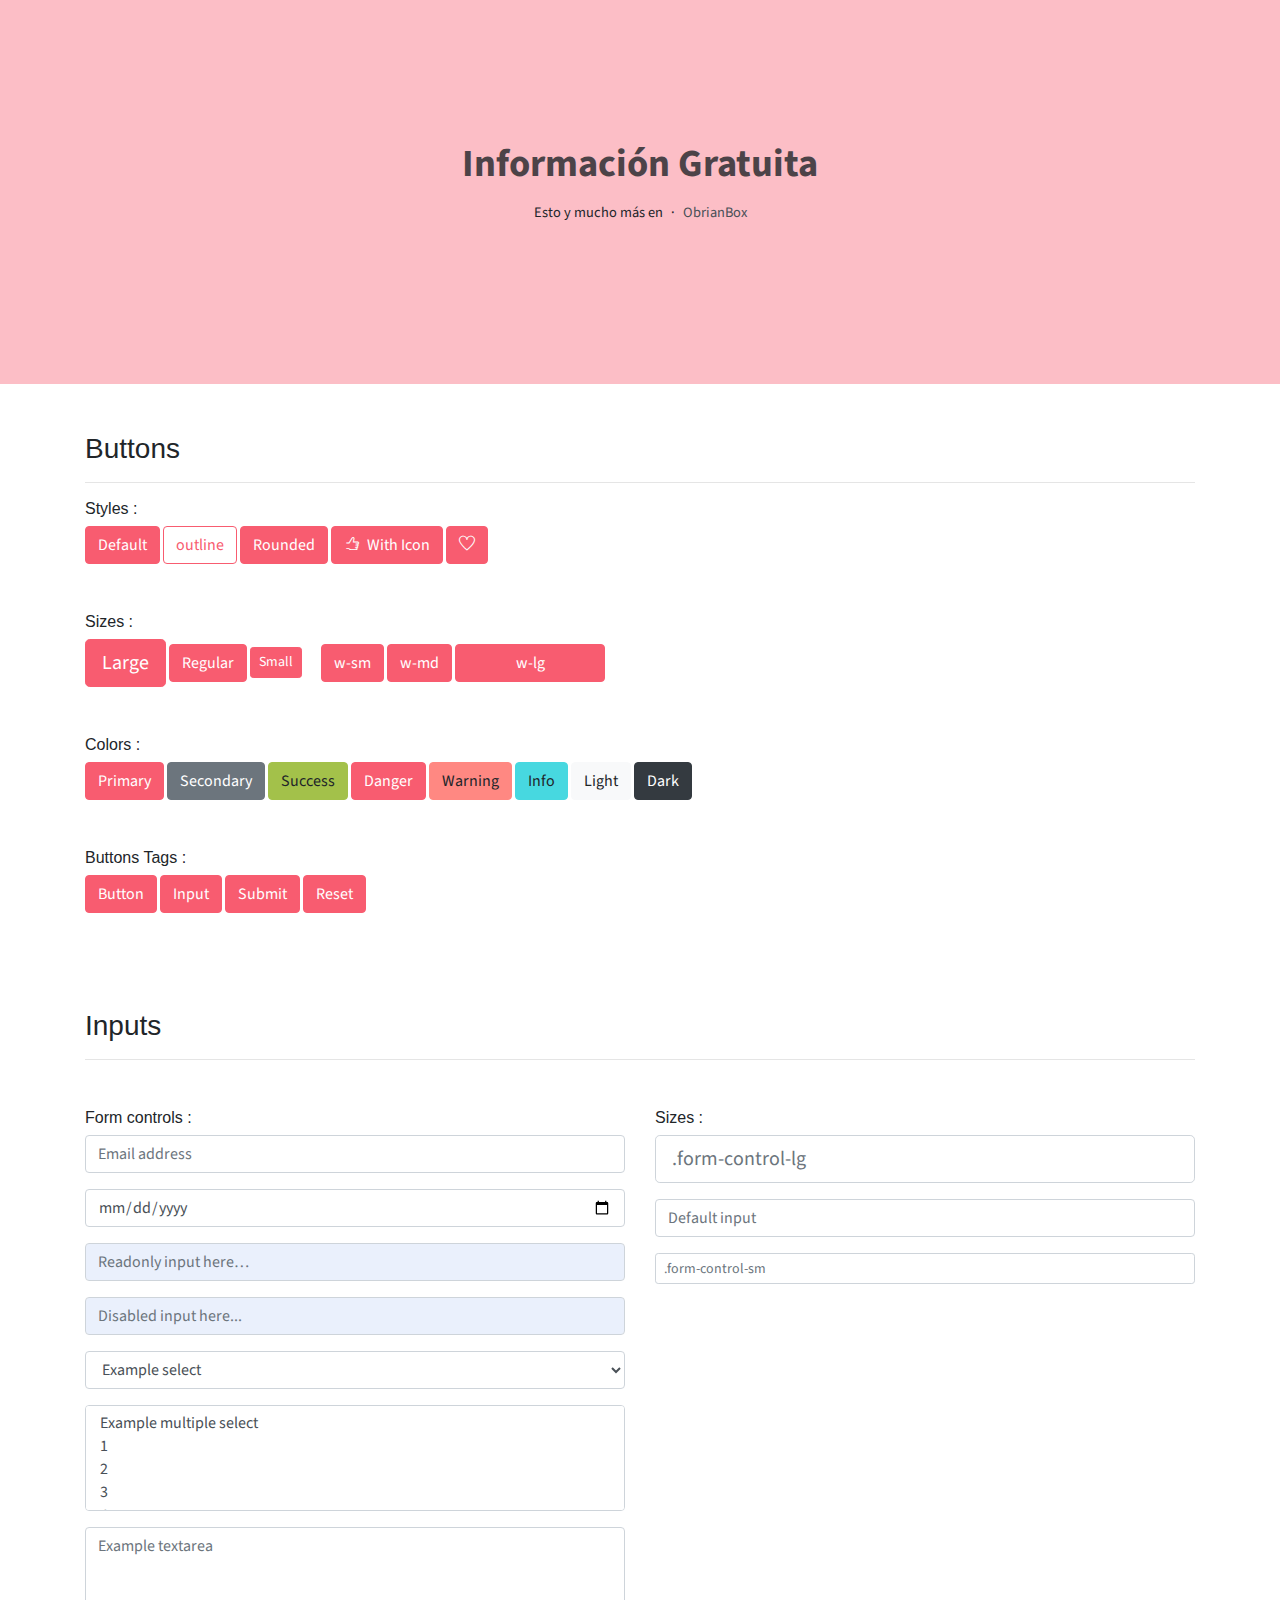
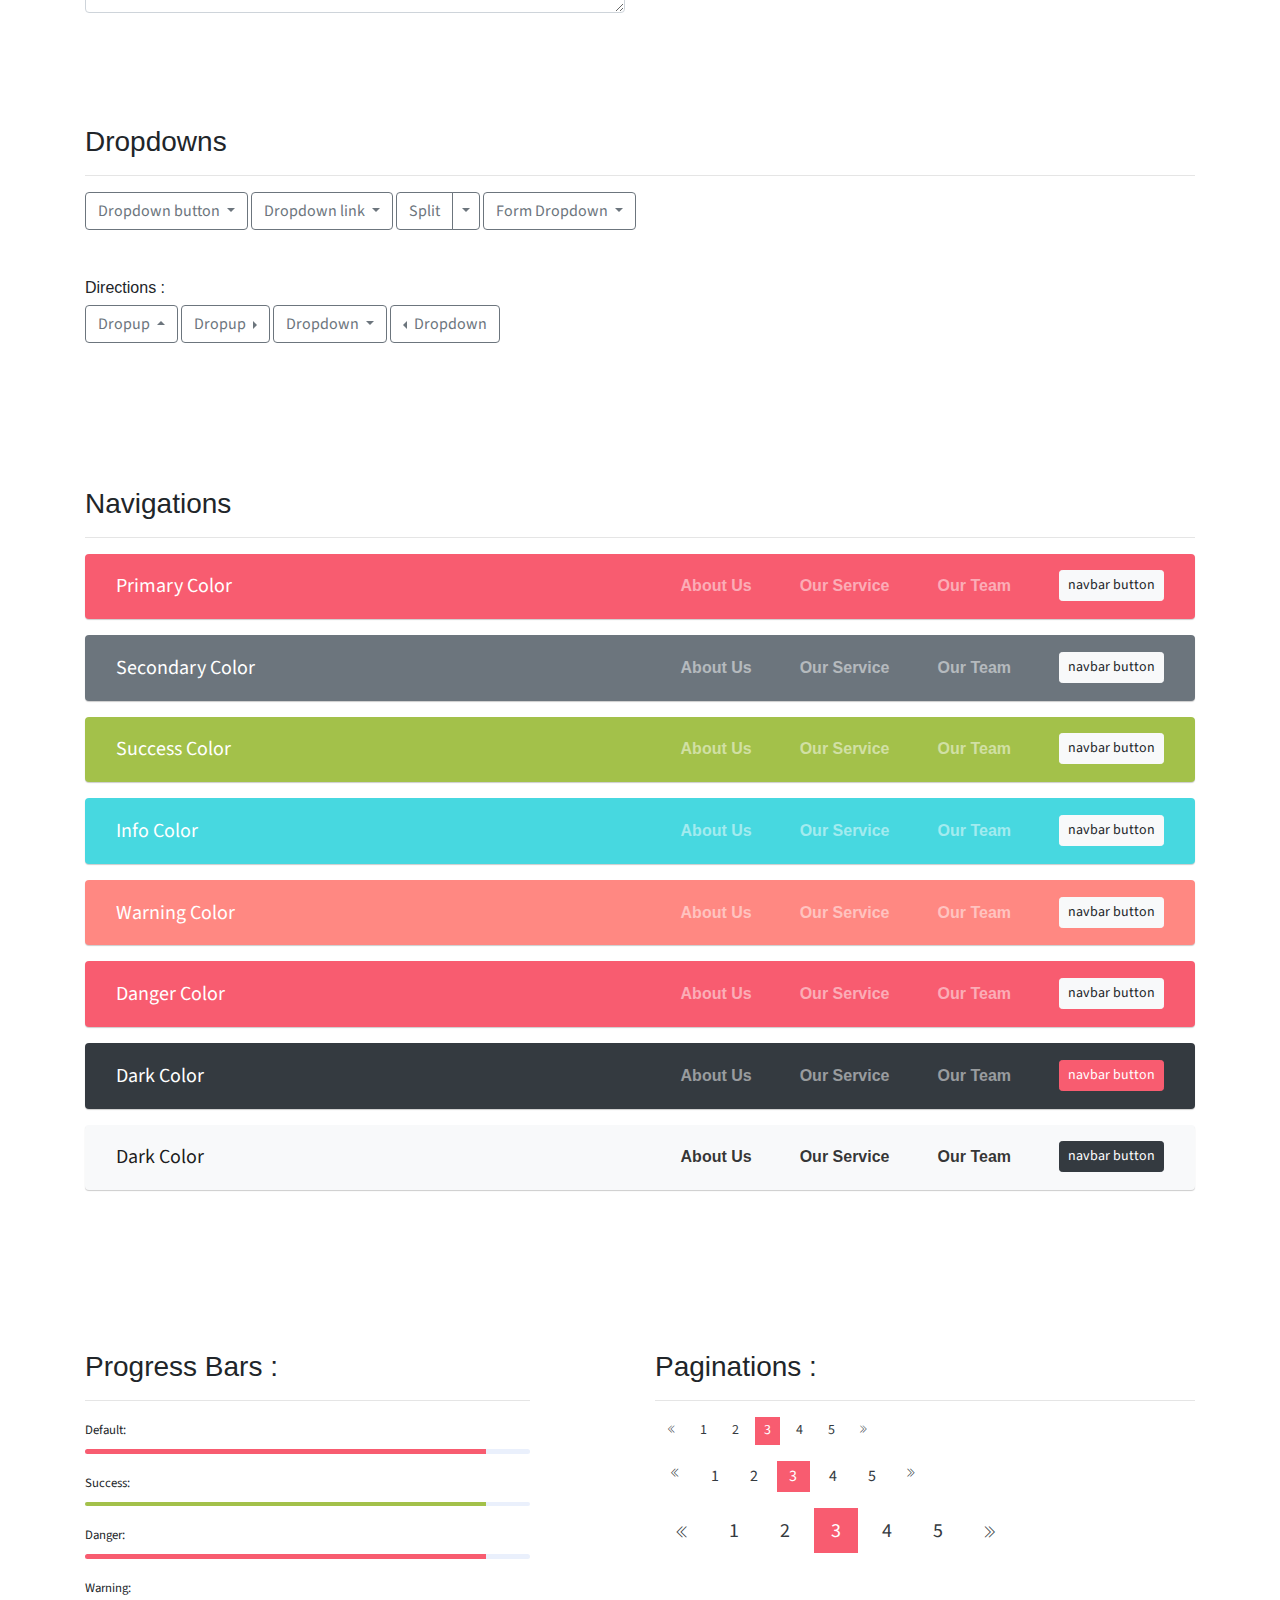
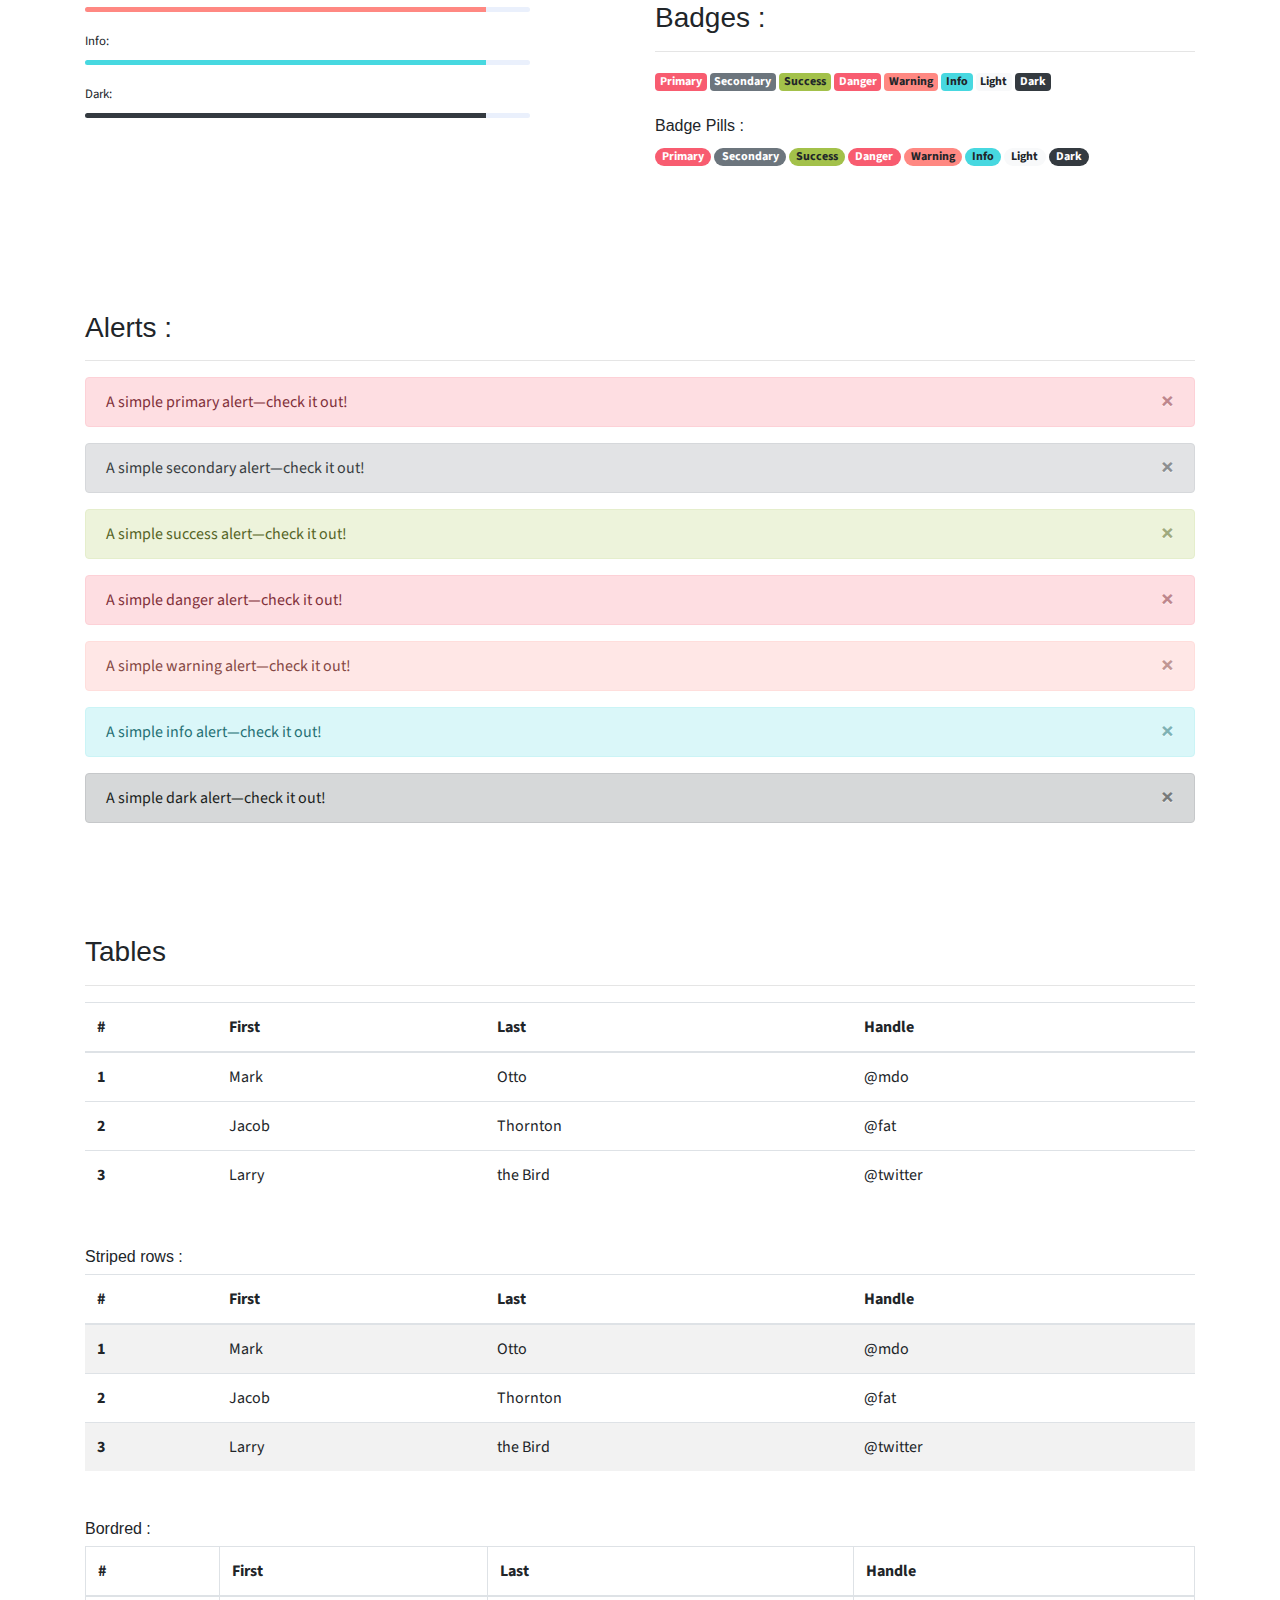
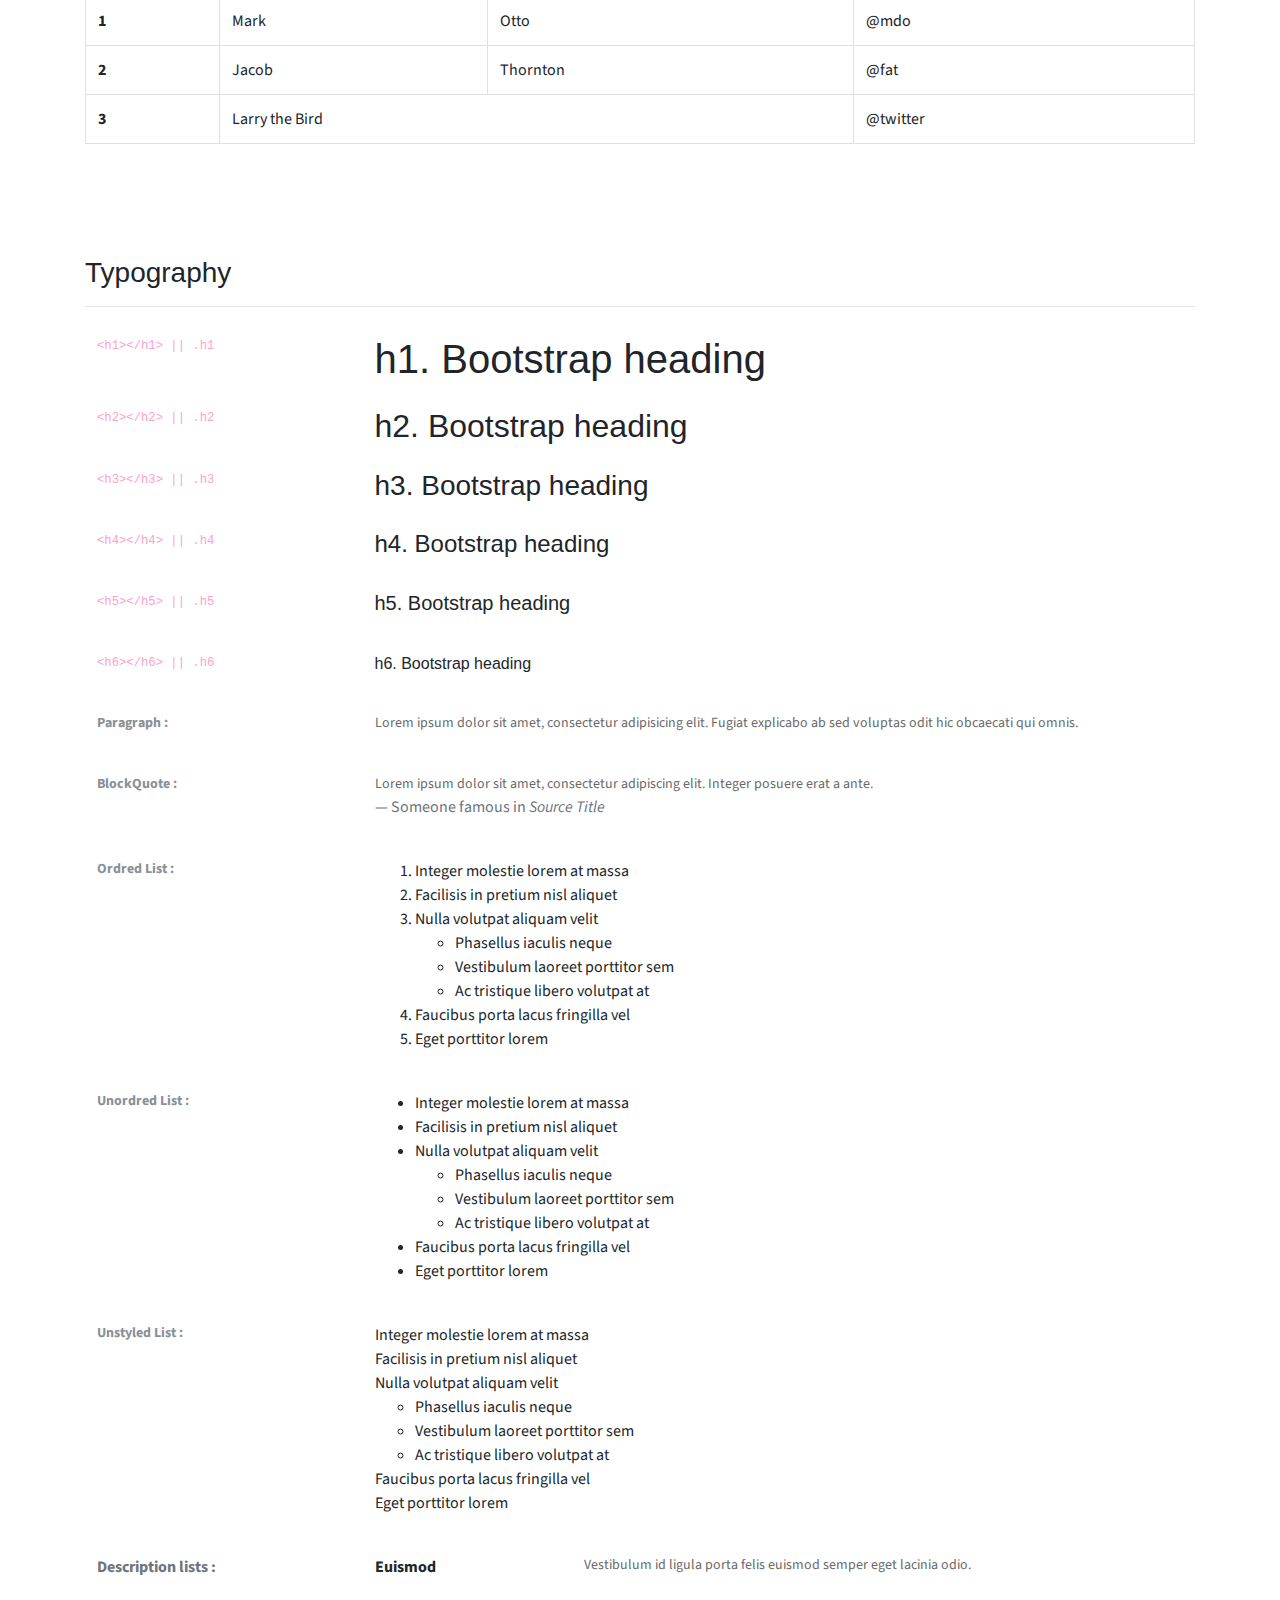
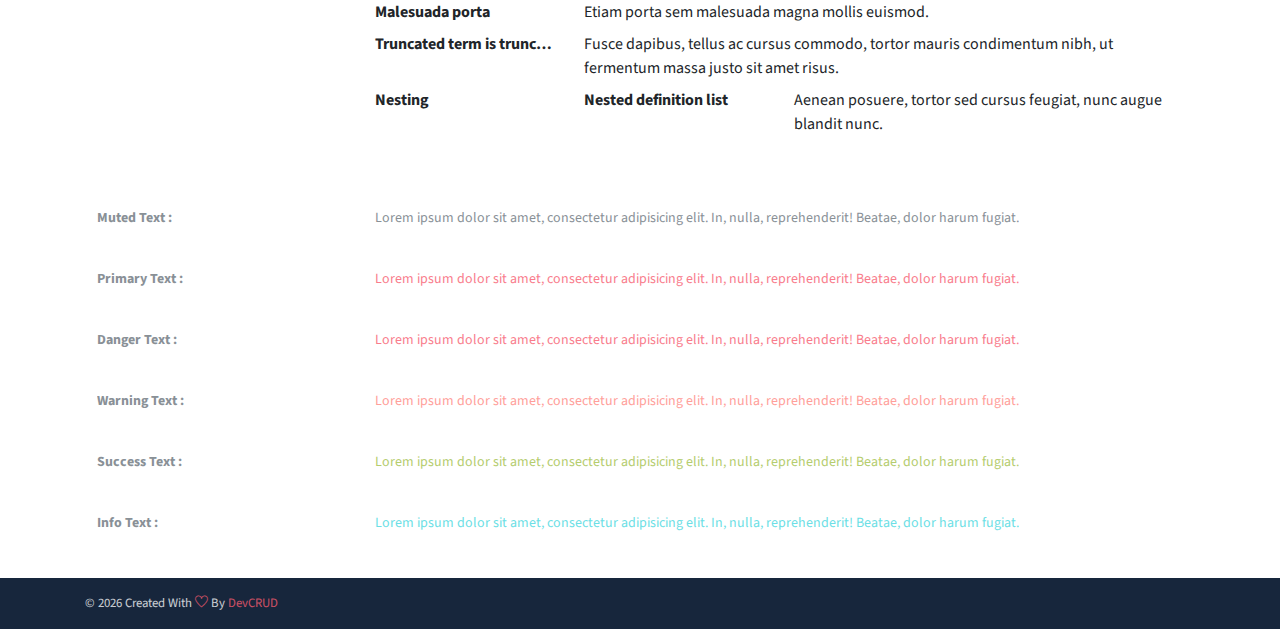
==== commit b1520ba5: "Todo terminado" ====
--- a/public_html/components.html
+++ b/public_html/components.html
@@ -3,24 +3,25 @@
 <head>
    <meta charset="utf-8">
    <meta name="viewport" content="width=device-width, initial-scale=1, shrink-to-fit=no">
-   <meta name="description" content="Start your development with JohnDoe landing page.">
-   <meta name="author" content="Devcrud">
-   <title>JohnDoe Landing page | Components</title>
+   <meta name="description" content="Es una pagina web de programacion">
+   <meta name="author" content="Obrian Reyes Gonzalez">
+   <title>ObrianBox Programacion | Gratuito</title>
    <link rel="icon" href="assets/imgs/favicon.png" type="image/png">
    <!-- font icons -->
    <link rel="stylesheet" href="assets/vendors/themify-icons/css/themify-icons.css">
    <!-- Bootstrap + Steller  -->
    <link rel="stylesheet" href="assets/css/johndoe.css">
+   <link rel="icon" type="favicon/png" href="./assets/imgs/ObrianBox.png">
 </head>
 <body>
 
    <!-- Page Header -->
    <header class="header header-mini"> 
-      <div class="header-title">Components</div> 
+      <div class="header-title">Información Gratuita</div> 
       <nav aria-label="breadcrumb">
          <ol class="breadcrumb">
-            <li class="breadcrumb-item"><a href="/">Home</a></li>
-            <li class="breadcrumb-item active" aria-current="page">Components</li>
+            <li class="breadcrumb-item"><a href="/">Esto y mucho más en</a></li>
+            <li class="breadcrumb-item active" aria-current="page">ObrianBox</li>
          </ol>
       </nav>
    </header> <!-- End Of Page Header -->
--- a/public_html/assets/css/johndoe.css
+++ b/public_html/assets/css/johndoe.css
@@ -11282,8 +11282,9 @@
 }
 
 .blog-card .img-holder {
-  min-width: 350px;
-  max-width: 350px;
+  min-width: 200px;
+  max-width: 200px;
+  margin: 10px;
 }
 
 .blog-card .img-holder img {
@@ -11506,8 +11507,8 @@
   position: relative;
   height: 80vh;
   min-height: 600px;
-  background-image: -webkit-linear-gradient(bottom, rgba(0, 0, 0, 0.7), rgba(0, 0, 0, 0.7)), url(../imgs/header.jpg);
-  background-image: linear-gradient(to top, rgba(0, 0, 0, 0.7), rgba(0, 0, 0, 0.7)), url(../imgs/header.jpg);
+  background-image: -webkit-linear-gradient(bottom, rgba(0, 0, 0, 0.7), rgba(0, 0, 0, 0.7)), url(../imgs/fondoprimero.jpg);
+  background-image: linear-gradient(to top, rgba(0, 0, 0, 0.7), rgba(0, 0, 0, 0.7)), url(../imgs/fondoprimero.jpg);
   background-size: cover;
   background-position: center;
   background-repeat: no-repeat;
